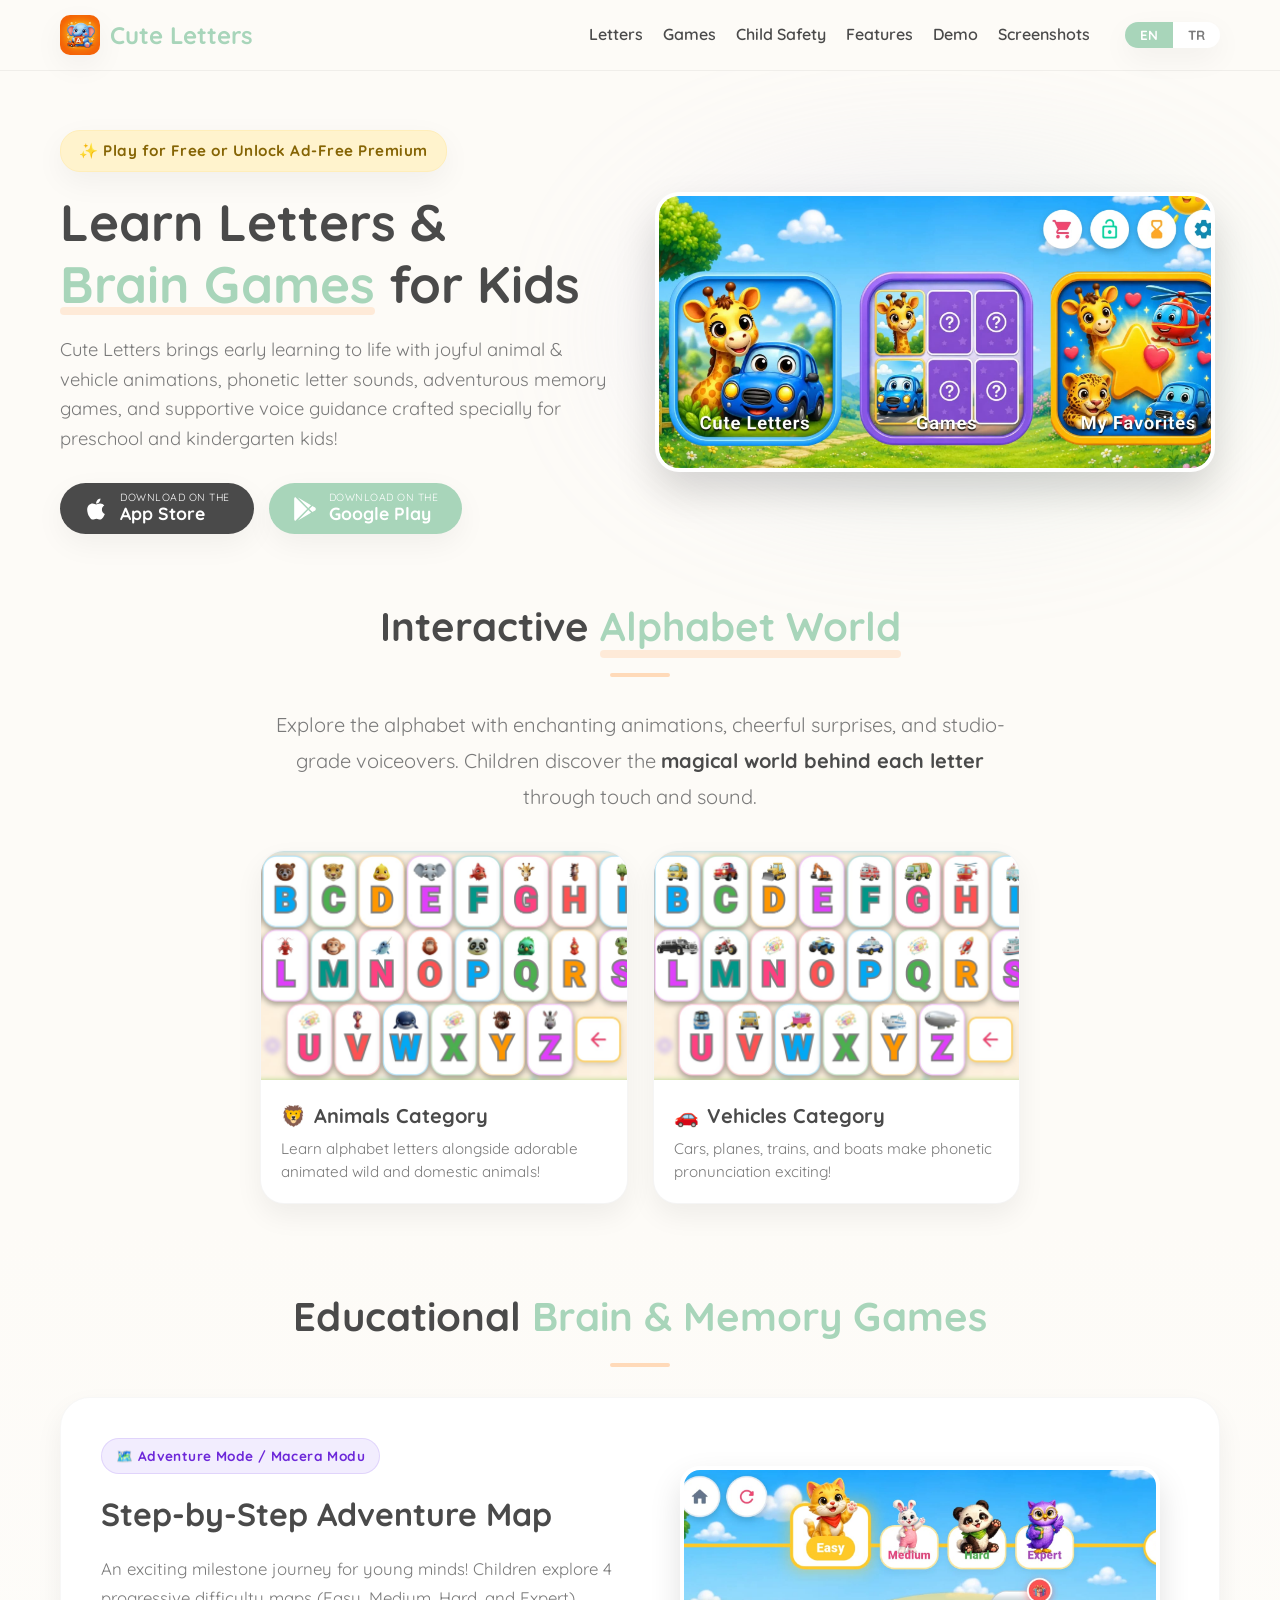
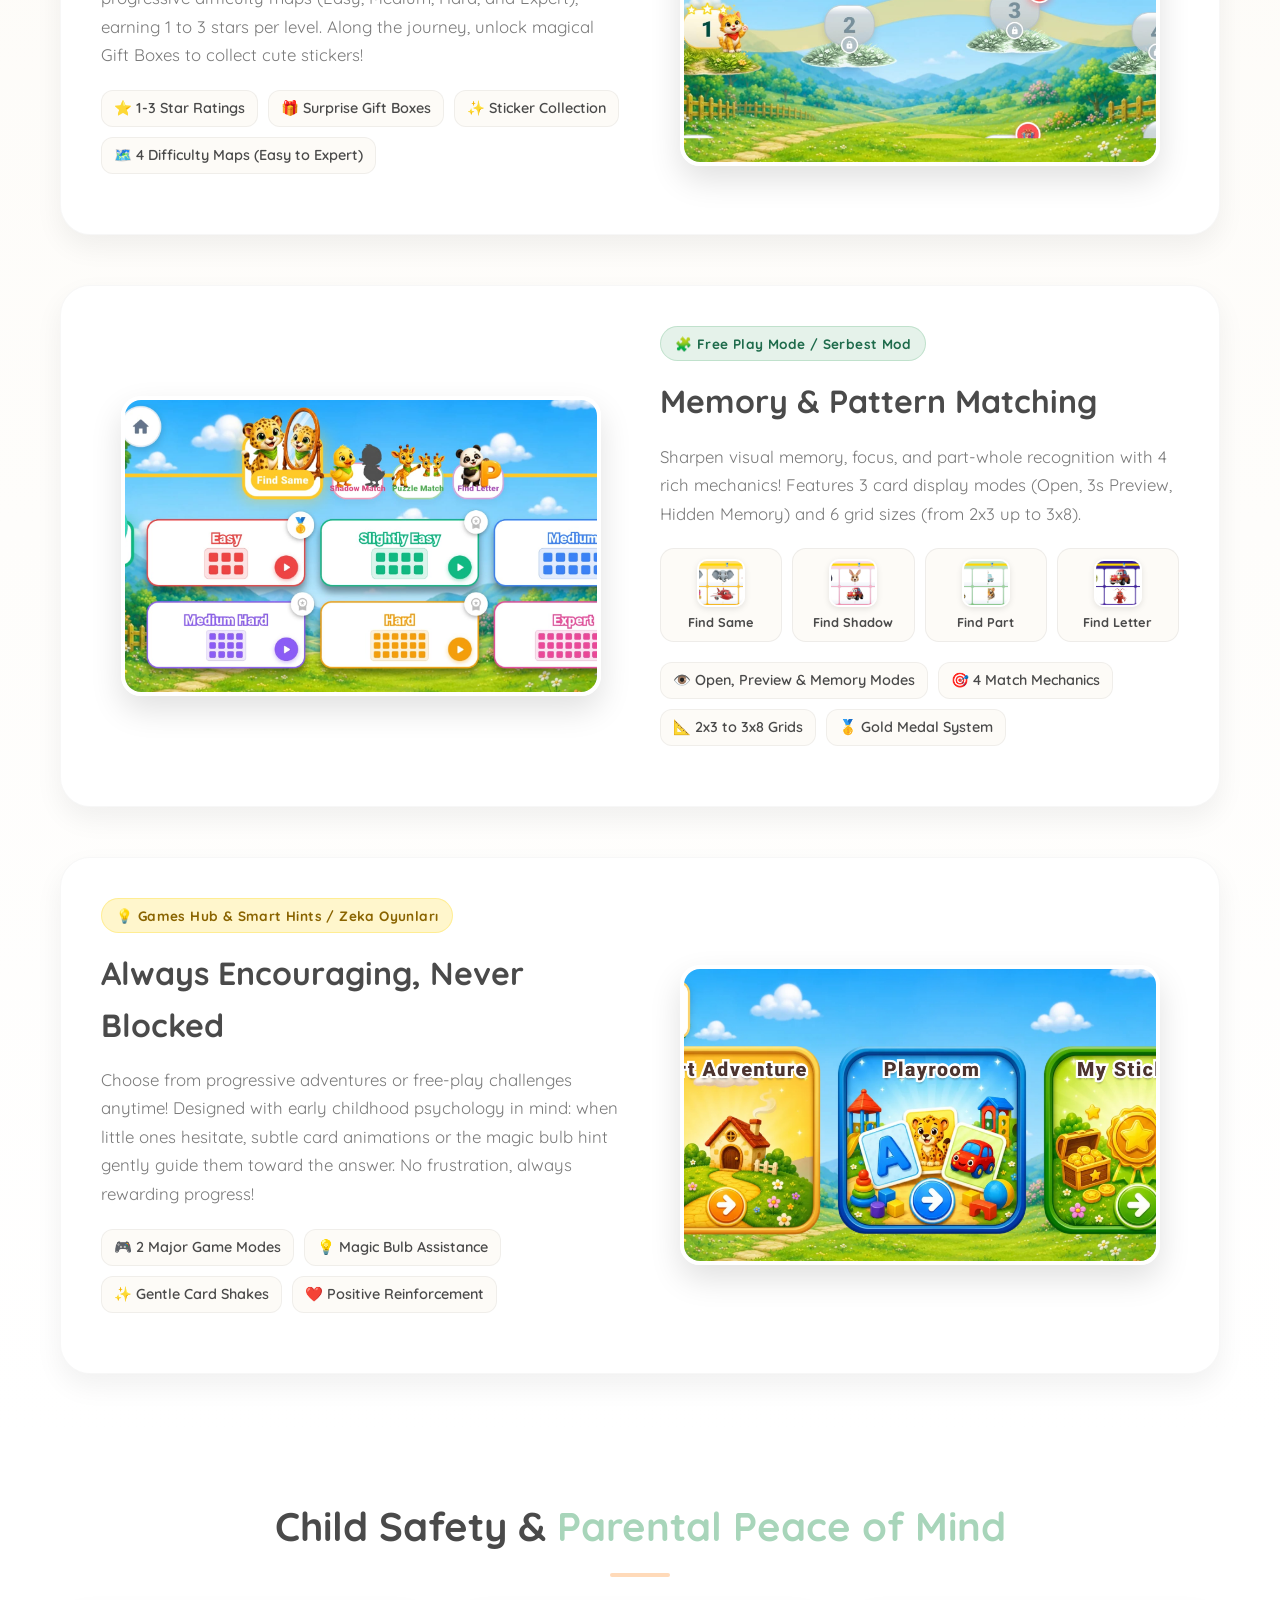
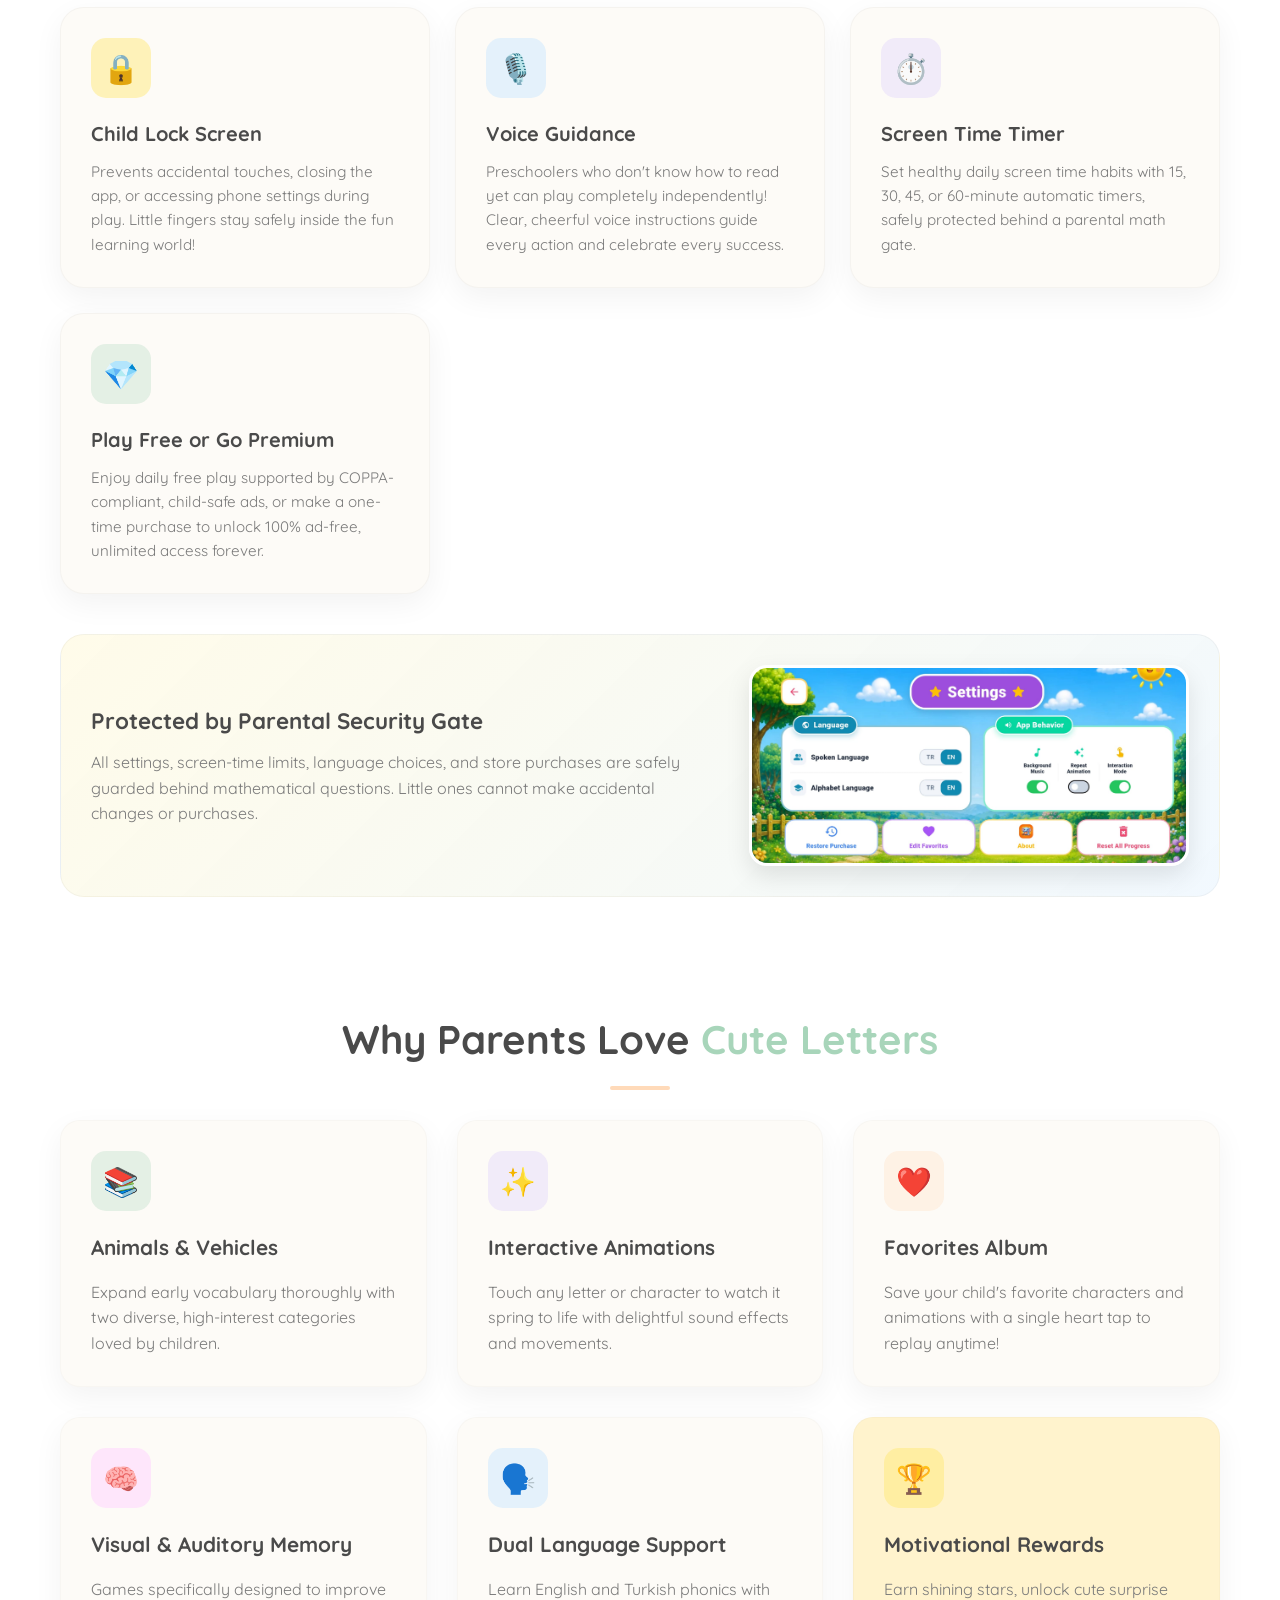
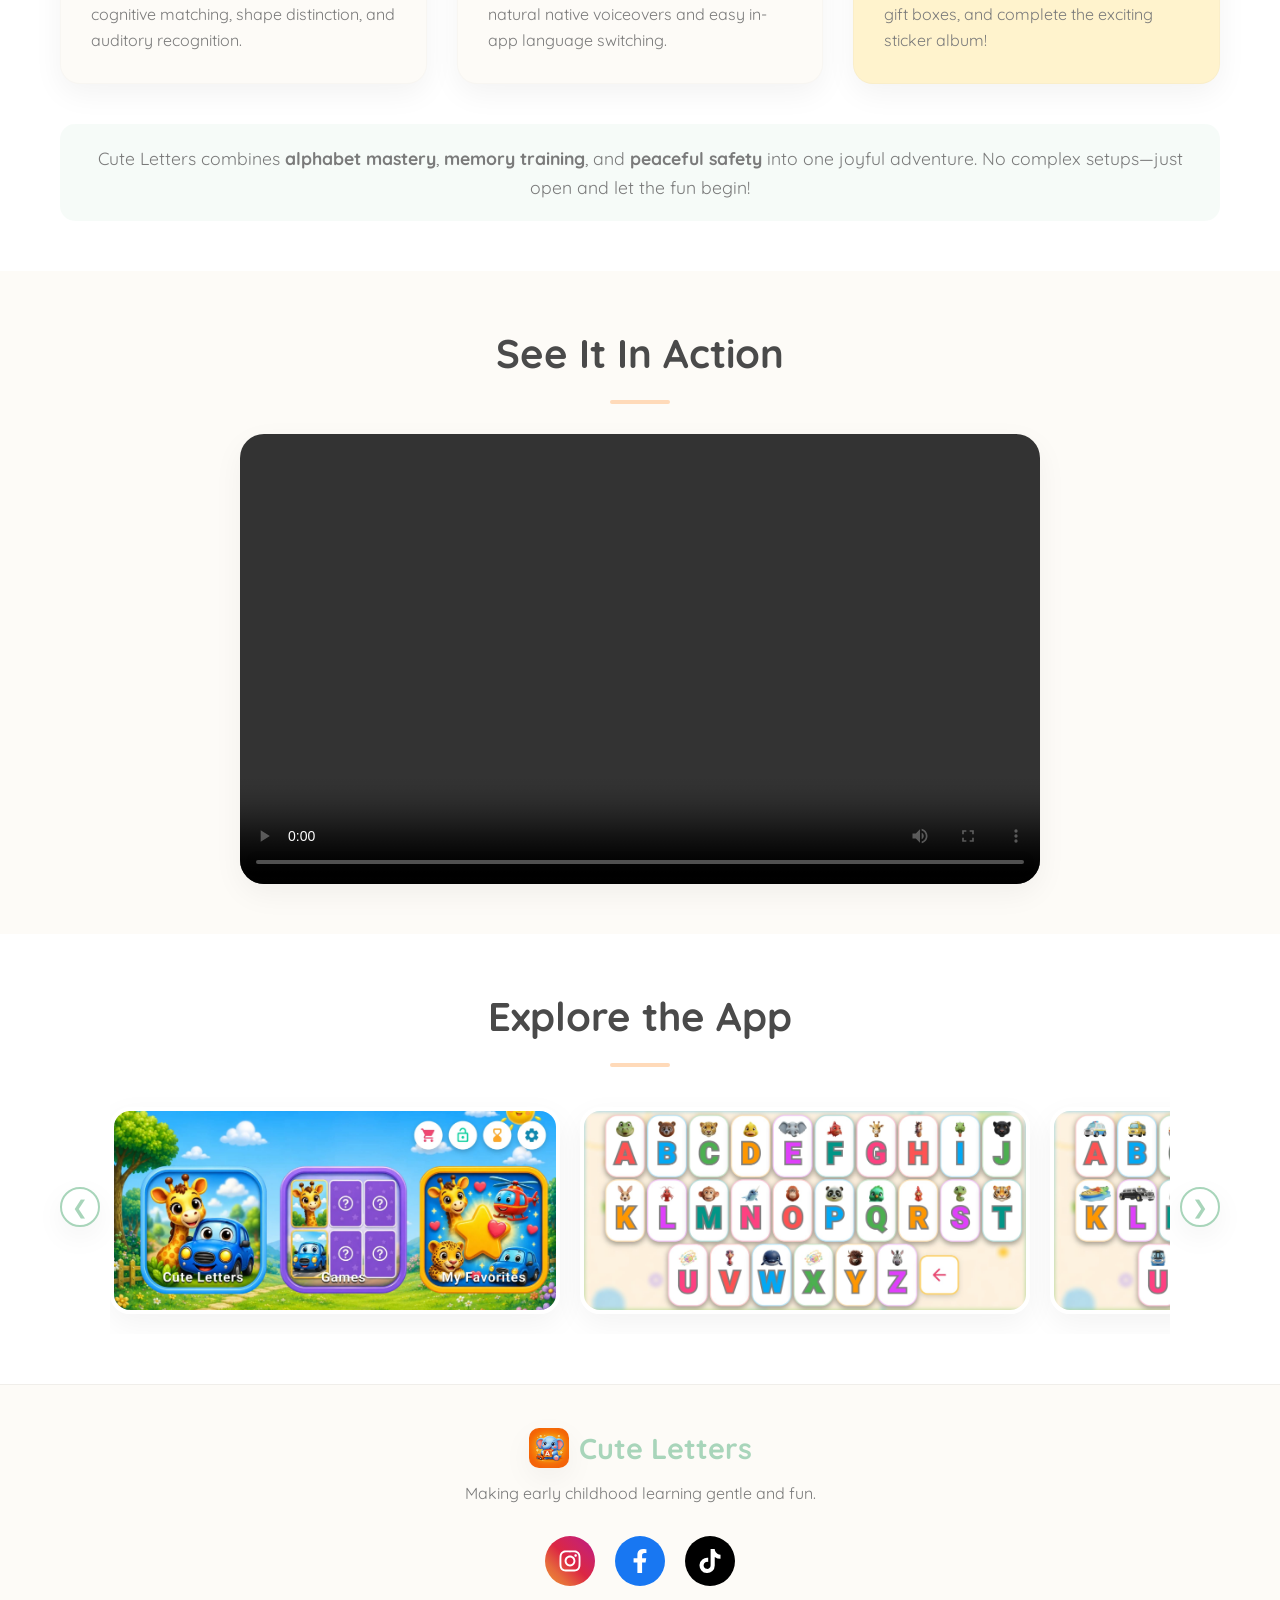
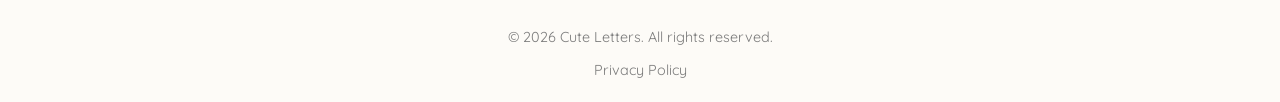
==== index.html @ 7db122da "feat: integrate real game screenshots, alphabet showcase cards, and match mechanics" ====
<!DOCTYPE html>
<html lang="en">
<head>
    <meta charset="UTF-8">
    <meta name="viewport" content="width=device-width, initial-scale=1.0">
    <title>Cute Letters - Learning Made Fun</title>
    
    <!-- Favicon -->
    <link rel="icon" type="image/png" href="assets/ana_icon.png">
    
    <!-- Google Fonts -->
    <link rel="preconnect" href="https://fonts.googleapis.com">
    <link rel="preconnect" href="https://fonts.gstatic.com" crossorigin>
    <link href="https://fonts.googleapis.com/css2?family=Quicksand:wght@400;500;600;700;800&display=swap" rel="stylesheet">
    
    <!-- CSS -->
    <link rel="stylesheet" href="styles.css">
</head>
<body>

    <!-- Splash Screen Preloader -->
    <div id="splash-screen" class="splash-screen">
        <div class="splash-content">
            <div class="splash-placeholder">
                <img src="assets/ana_icon.png" alt="Cute Letters Icon" class="splash-icon-img" onerror="this.style.display='none'; this.nextElementSibling.style.display='block';">
                <svg viewBox="0 0 100 100" class="splash-icon-fallback" style="display:none;"><circle cx="50" cy="50" r="40" fill="#A8D5BA"/><text x="50" y="55" font-family="Quicksand" font-size="20" font-weight="bold" fill="#fff" text-anchor="middle">CL</text></svg>
            </div>
            <h1 class="splash-title">Cute Letters</h1>
            <div class="loader"></div>
        </div>
    </div>

    <!-- Header Navigation -->
    <header class="navbar">
        <div class="container nav-container">
            <div class="logo">
                <img src="assets/ana_icon.png" alt="Icon" class="nav-icon" onerror="this.style.display='none'">
                <span class="logo-text">Cute Letters</span>
            </div>
            
            <div class="hamburger" id="hamburger">
                <span></span>
                <span></span>
                <span></span>
            </div>
            
            <nav class="nav-links" id="nav-links">
                <a href="#letters" class="lang-en">Letters</a>
                <a href="#letters" class="lang-tr hide">Harfler</a>
                <a href="#games" class="lang-en">Games</a>
                <a href="#games" class="lang-tr hide">Oyunlar</a>
                <a href="#safety" class="lang-en">Child Safety</a>
                <a href="#safety" class="lang-tr hide">Güvenlik</a>
                <a href="#features" class="lang-en">Features</a>
                <a href="#features" class="lang-tr hide">Özellikler</a>
                <a href="#video" class="lang-en">Demo</a>
                <a href="#video" class="lang-tr hide">Tanıtım</a>
                <a href="#screenshots" class="lang-en">Screenshots</a>
                <a href="#screenshots" class="lang-tr hide">Galeri</a>
                
                <!-- Main Language Switcer -->
                <div class="main-lang-switcher">
                    <button class="main-lang-btn active" data-site-lang="en">EN</button>
                    <button class="main-lang-btn" data-site-lang="tr">TR</button>
                </div>
            </nav>
        </div>
    </header>

    <!-- Hero Section -->
    <section class="hero">
        <div class="container hero-container">
            <div class="hero-content">
                <div class="hero-badge lang-en">✨ Play for Free or Unlock Ad-Free Premium</div>
                <div class="hero-badge lang-tr hide">✨ Günlük Ücretsiz Oyna veya Reklamsız Premium'a Geç</div>
                
                <h1 class="hero-title lang-en">Learn Letters & <span class="highlight">Brain Games</span> for Kids</h1>
                <h1 class="hero-title lang-tr hide">Harfleri Keşfet, <span class="highlight">Zeka Oyunları</span> ile Eğlen!</h1>
                
                <p class="hero-subtitle lang-en">Cute Letters brings early learning to life with joyful animal & vehicle animations, phonetic letter sounds, adventurous memory games, and supportive voice guidance crafted specially for preschool and kindergarten kids!</p>
                <p class="hero-subtitle lang-tr hide">Cute Letters; sevimli hayvan ve taşıt animasyonları, sesli harf telaffuzları, eğitici hafıza oyunları, akıllı çocuk kilidi ve sesli yönlendirmelerle okul öncesi öğrenmeyi eğlenceli bir maceraya dönüştürür!</p>
                
                <div class="download-buttons">
                    <a href="https://apps.apple.com/tr/app/cute-letters/id6760241786" target="_blank" rel="noopener noreferrer" class="store-btn apple-btn">
                        <svg class="store-icon" viewBox="0 0 384 512" fill="currentColor"><path d="M318.7 268.7c-.2-36.7 16.4-64.4 50-84.8-18.8-26.9-47.2-41.7-84.7-44.6-35.5-2.8-74.3 20.7-88.5 20.7-15 0-49.4-19.7-76.4-19.7C63.3 141.2 4 184.8 4 273.5q0 39.3 14.4 81.2c12.8 36.7 59 126.7 107.2 125.2 25.2-.6 43-17.9 75.8-17.9 31.8 0 48.3 17.9 76.4 17.9 48.6-.7 90.4-82.5 102.6-119.3-65.2-30.7-61.7-90-61.7-91.9zm-56.6-164.2c27.3-32.4 24.8-61.9 24-72.5-24.1 1.4-52 16.4-67.9 34.9-17.5 19.8-27.8 44.3-25.6 71.9 26.1 2 49.9-11.4 69.5-34.3z"/></svg>
                        <div class="store-text">
                            <span class="store-small lang-en">Download on the</span>
                            <span class="store-small lang-tr hide">Hemen İndir</span>
                            <span class="store-large">App Store</span>
                        </div>
                    </a>
                    <a href="https://play.google.com/store/apps/details?id=com.sedat.cuteletters" target="_blank" rel="noopener noreferrer" class="store-btn google-btn">
                        <svg class="store-icon" viewBox="0 0 512 512" fill="currentColor"><path d="M325.3 234.3L104.6 13l280.8 161.2-60.1 60.1zM47 0C34 6.8 25.3 19.2 25.3 35.3v441.3c0 16.1 8.7 28.5 21.7 35.3l256.6-256L47 0zm425.2 225.6l-58.9-34.1-65.7 64.5 65.7 64.5 60.1-34.1c18-14.3 18-46.5-1.2-60.8zM104.6 499l280.8-161.2-60.1-60.1L104.6 499z"/></svg>
                        <div class="store-text">
                            <span class="store-small lang-en">Download on the</span>
                            <span class="store-small lang-tr hide">Hemen İndir</span>
                            <span class="store-large">Google Play</span>
                        </div>
                    </a>
                </div>
            </div>
            <!-- Landscape Mockup -->
            <div class="hero-image-wrapper">
                <div class="blob-bg"></div>
                <div class="mockup-placeholder landscape" style="padding: 0; overflow: hidden; box-shadow: 0 20px 40px rgba(0,0,0,0.15); border: 4px solid var(--white); border-radius: 24px;">
                    <img src="assets/en/en_main.jpeg" alt="Cute Letters Home" class="lang-en" style="display: block; width: 100%; height: 100%; object-fit: cover;">
                    <img src="assets/tr/tr_main_page.jpeg" alt="Cute Letters Ana Sayfa" class="lang-tr hide" style="display: block; width: 100%; height: 100%; object-fit: cover;">
                </div>
            </div>
        </div>
    </section>

    <!-- Intro Overview -->
    <section id="letters" class="intro-details">
        <div class="container text-center max-w-800">
            <h2 class="section-title lang-en">Interactive <span class="highlight">Alphabet World</span></h2>
            <h2 class="section-title lang-tr hide">İnteraktif <span class="highlight">Harfler Dünyası</span></h2>
            
            <p class="intro-description lang-en">Explore the alphabet with enchanting animations, cheerful surprises, and studio-grade voiceovers. Children discover the <strong>magical world behind each letter</strong> through touch and sound.</p>
            <p class="intro-description lang-tr hide">Büyüleyici animasyonlar, neşeli sürprizler ve profesyonel stüdyo seslendirmeleriyle harfleri keşfedin. Çocuklar sadece ekrana dokunarak <strong>her harfin ardındaki canlı dünyayı</strong> eğlenerek öğrenir.</p>

            <div class="alphabet-showcase">
                <div class="alphabet-card">
                    <img src="assets/en/en_animals.jpeg" alt="Animals Alphabet" class="alphabet-card-img lang-en">
                    <img src="assets/tr/tr_animals.jpeg" alt="Hayvanlar Harfleri" class="alphabet-card-img lang-tr hide">
                    <div class="alphabet-card-info">
                        <div class="alphabet-card-title">🦁 <span class="lang-en">Animals Category</span><span class="lang-tr hide">Hayvanlar Alemi</span></div>
                        <p class="alphabet-card-desc lang-en">Learn alphabet letters alongside adorable animated wild and domestic animals!</p>
                        <p class="alphabet-card-desc lang-tr hide">Harfleri sevimli vahşi ve evcil hayvan animasyonları eşliğinde öğrenin!</p>
                    </div>
                </div>
                <div class="alphabet-card">
                    <img src="assets/en/en_vechiles.jpeg" alt="Vehicles Alphabet" class="alphabet-card-img lang-en">
                    <img src="assets/tr/tr_vehicles.jpeg" alt="Taşıtlar Harfleri" class="alphabet-card-img lang-tr hide">
                    <div class="alphabet-card-info">
                        <div class="alphabet-card-title">🚗 <span class="lang-en">Vehicles Category</span><span class="lang-tr hide">Taşıtlar Dünyası</span></div>
                        <p class="alphabet-card-desc lang-en">Cars, planes, trains, and boats make phonetic pronunciation exciting!</p>
                        <p class="alphabet-card-desc lang-tr hide">Arabalar, uçaklar, trenler ve gemilerle sesli harf telaffuzları çok eğlenceli!</p>
                    </div>
                </div>
            </div>
        </div>
    </section>

    <!-- Games Showcase Section -->
    <section id="games" class="games-section">
        <div class="container">
            <h2 class="section-title lang-en">Educational <span class="highlight">Brain & Memory Games</span></h2>
            <h2 class="section-title lang-tr hide">Eğitici <span class="highlight">Zeka ve Hafıza Oyunları</span></h2>
            
            <div class="games-container">
                <!-- Game 1: Adventure Map -->
                <div class="game-card-wide">
                    <div class="game-info">
                        <span class="game-badge adventure">🗺️ Adventure Mode / Macera Modu</span>
                        <h3 class="game-title lang-en">Step-by-Step Adventure Map</h3>
                        <h3 class="game-title lang-tr hide">Aşamalı Macera Haritası</h3>
                        <p class="game-desc lang-en">An exciting milestone journey for young minds! Children explore 4 progressive difficulty maps (Easy, Medium, Hard, and Expert), earning 1 to 3 stars per level. Along the journey, unlock magical Gift Boxes to collect cute stickers!</p>
                        <p class="game-desc lang-tr hide">Minik kaşifler için seviye seviye ilerleyen heyecan dolu bir yolculuk! 4 farklı haritada (Kolay, Orta, Zor ve Uzman) bölümleri tamamlayarak 1-3 yıldız kazanın. Yol boyunca sürpriz Hediye Kutularını açarak renkli çıkartma koleksiyonunuzu tamamlayın!</p>
                        
                        <div class="pill-group">
                            <span class="pill-tag lang-en">⭐ 1-3 Star Ratings</span>
                            <span class="pill-tag lang-tr hide">⭐ 1-3 Yıldız Derecesi</span>
                            <span class="pill-tag lang-en">🎁 Surprise Gift Boxes</span>
                            <span class="pill-tag lang-tr hide">🎁 Sürpriz Hediye Kutuları</span>
                            <span class="pill-tag lang-en">✨ Sticker Collection</span>
                            <span class="pill-tag lang-tr hide">✨ Çıkartma Albümü</span>
                            <span class="pill-tag lang-en">🗺️ 4 Difficulty Maps (Easy to Expert)</span>
                            <span class="pill-tag lang-tr hide">🗺️ 4 Farklı Zorluk Haritası</span>
                        </div>
                    </div>
                    <div class="game-preview-device">
                        <img src="assets/en/en_adventure.jpeg" alt="Adventure Map" class="game-preview-img lang-en">
                        <img src="assets/tr/tr_adventure.jpeg" alt="Macera Haritası" class="game-preview-img lang-tr hide">
                    </div>
                </div>

                <!-- Game 2: Free Play Matching (Reverse Layout) -->
                <div class="game-card-wide reverse">
                    <div class="game-info">
                        <span class="game-badge memory">🧩 Free Play Mode / Serbest Mod</span>
                        <h3 class="game-title lang-en">Memory & Pattern Matching</h3>
                        <h3 class="game-title lang-tr hide">Zeka ve Eşleştirme Oyunları</h3>
                        <p class="game-desc lang-en">Sharpen visual memory, focus, and part-whole recognition with 4 rich mechanics! Features 3 card display modes (Open, 3s Preview, Hidden Memory) and 6 grid sizes (from 2x3 up to 3x8).</p>
                        <p class="game-desc lang-tr hide">Görsel hafıza, parça-bütün ilişkisi ve odaklanmayı güçlendiren 4 zengin oyun mekaniği! 3 kart modu (Açık, 3 Saniye Önizleme, Gizli Hafıza) ve 6 kademeli ızgara (2x3'ten 3x8'e) ile her yaşa uygun.</p>
                        
                        <!-- 4 Mechanics Visual Chips -->
                        <div class="mechanics-grid">
                            <div class="mechanic-item">
                                <img src="assets/match-same.jpeg" alt="Find Same" class="mechanic-thumb">
                                <span class="mechanic-name lang-en">Find Same</span>
                                <span class="mechanic-name lang-tr hide">Aynısını Bul</span>
                            </div>
                            <div class="mechanic-item">
                                <img src="assets/mach_shadow.jpeg" alt="Find Shadow" class="mechanic-thumb">
                                <span class="mechanic-name lang-en">Find Shadow</span>
                                <span class="mechanic-name lang-tr hide">Gölgesini Bul</span>
                            </div>
                            <div class="mechanic-item">
                                <img src="assets/match_part.jpeg" alt="Find Part" class="mechanic-thumb">
                                <span class="mechanic-name lang-en">Find Part</span>
                                <span class="mechanic-name lang-tr hide">Parçasını Bul</span>
                            </div>
                            <div class="mechanic-item">
                                <img src="assets/match_letters.jpeg" alt="Find Letter" class="mechanic-thumb">
                                <span class="mechanic-name lang-en">Find Letter</span>
                                <span class="mechanic-name lang-tr hide">Harfini Bul</span>
                            </div>
                        </div>

                        <div class="pill-group">
                            <span class="pill-tag lang-en">👁️ Open, Preview & Memory Modes</span>
                            <span class="pill-tag lang-tr hide">👁️ Açık, Önizleme & Hafıza Modları</span>
                            <span class="pill-tag lang-en">🎯 4 Match Mechanics</span>
                            <span class="pill-tag lang-tr hide">🎯 4 Farklı Eşleştirme Türü</span>
                            <span class="pill-tag lang-en">📐 2x3 to 3x8 Grids</span>
                            <span class="pill-tag lang-tr hide">📐 6 Kademeli Izgara</span>
                            <span class="pill-tag lang-en">🥇 Gold Medal System</span>
                            <span class="pill-tag lang-tr hide">🥇 Altın Madalya Sistemi</span>
                        </div>
                    </div>
                    <div class="game-preview-device">
                        <img src="assets/en/en_playroom.jpeg" alt="Memory Playroom" class="game-preview-img lang-en">
                        <img src="assets/tr/tr_play_room.jpeg" alt="Hafıza ve Eşleştirme Odası" class="game-preview-img lang-tr hide">
                    </div>
                </div>

                <!-- Game 3: Games Hub & Smart Hints -->
                <div class="game-card-wide">
                    <div class="game-info">
                        <span class="game-badge safety">💡 Games Hub & Smart Hints / Zeka Oyunları</span>
                        <h3 class="game-title lang-en">Always Encouraging, Never Blocked</h3>
                        <h3 class="game-title lang-tr hide">Her Seviyede Neşe ve Cesaret Veren Rehberlik</h3>
                        <p class="game-desc lang-en">Choose from progressive adventures or free-play challenges anytime! Designed with early childhood psychology in mind: when little ones hesitate, subtle card animations or the magic bulb hint gently guide them toward the answer. No frustration, always rewarding progress!</p>
                        <p class="game-desc lang-tr hide">Dilediğiniz an macera haritasına çıkın veya serbest modda pratik yapın! Okul öncesi pedagojisine uygun olarak tasarlandı: Çocuklar zorlandığında sihirli ampul veya hafifçe titreyip parlayan kartlar doğru cevabı gösterir. Çocuk asla 0 yıldız almaz; her çabası takdir ve ödülle sonuçlanır!</p>
                        
                        <div class="pill-group">
                            <span class="pill-tag lang-en">🎮 2 Major Game Modes</span>
                            <span class="pill-tag lang-tr hide">🎮 2 Ana Oyun Modu</span>
                            <span class="pill-tag lang-en">💡 Magic Bulb Assistance</span>
                            <span class="pill-tag lang-tr hide">💡 Sihirli Ampul Yardımı</span>
                            <span class="pill-tag lang-en">✨ Gentle Card Shakes</span>
                            <span class="pill-tag lang-tr hide">✨ Şefkatli Titreyen İpuçları</span>
                            <span class="pill-tag lang-en">❤️ Positive Reinforcement</span>
                            <span class="pill-tag lang-tr hide">❤️ Pozitif Motivasyon</span>
                        </div>
                    </div>
                    <div class="game-preview-device">
                        <img src="assets/en/en_games.jpg" alt="Games Selection Menu" class="game-preview-img lang-en">
                        <img src="assets/tr/tr_games.jpg" alt="Zeka Oyunları Seçim Menüsü" class="game-preview-img lang-tr hide">
                    </div>
                </div>
            </div>
        </div>
    </section>

    <!-- Child Safety & Parental Controls Section -->
    <section id="safety" class="safety-section">
        <div class="container">
            <h2 class="section-title lang-en">Child Safety & <span class="highlight">Parental Peace of Mind</span></h2>
            <h2 class="section-title lang-tr hide">Çocuk Güvenliği ve <span class="highlight">Ebeveyn Huzuru</span></h2>
            
            <div class="safety-grid">
                <!-- Safety Card 1: Child Lock -->
                <div class="safety-card">
                    <div class="feature-icon gold">🔒</div>
                    <h3 class="lang-en">Child Lock Screen</h3>
                    <h3 class="lang-tr hide">Akıllı Ekran Kilidi</h3>
                    <p class="lang-en">Prevents accidental touches, closing the app, or accessing phone settings during play. Little fingers stay safely inside the fun learning world!</p>
                    <p class="lang-tr hide">Oyun esnasında küçük parmakların yanlışlıkla oyunu kapatmasını veya cihaz ayarlarına girmesini önler. Çocuğunuz güvenle oyunun içinde kalır.</p>
                </div>

                <!-- Safety Card 2: Voice Guidance -->
                <div class="safety-card">
                    <div class="feature-icon blue">🎙️</div>
                    <h3 class="lang-en">Voice Guidance</h3>
                    <h3 class="lang-tr hide">Sesli Yönlendirmeler</h3>
                    <p class="lang-en">Preschoolers who don't know how to read yet can play completely independently! Clear, cheerful voice instructions guide every action and celebrate every success.</p>
                    <p class="lang-tr hide">Henüz okuma bilmeyen okul öncesi çocuklar için baştan sona sesli yönergeler! Her görev sesle anlatılır ve her başarı coşkulu tebriklerle ödüllendirilir.</p>
                </div>

                <!-- Safety Card 3: Screen Time Limit -->
                <div class="safety-card">
                    <div class="feature-icon lavender">⏱️</div>
                    <h3 class="lang-en">Screen Time Timer</h3>
                    <h3 class="lang-tr hide">Ebeveyn Süre Sınırı</h3>
                    <p class="lang-en">Set healthy daily screen time habits with 15, 30, 45, or 60-minute automatic timers, safely protected behind a parental math gate.</p>
                    <p class="lang-tr hide">Sağlıklı ekran alışkanlıkları için 15, 30, 45 veya 60 dakikalık otomatik uyku sayacı. Ebeveyn güvenlik kapısı ile koruma altındadır.</p>
                </div>

                <!-- Safety Card 4: Fair & Safe Monetization -->
                <div class="safety-card">
                    <div class="feature-icon mint">💎</div>
                    <h3 class="lang-en">Play Free or Go Premium</h3>
                    <h3 class="lang-tr hide">Ücretsiz Oyna veya Premium'a Geç</h3>
                    <p class="lang-en">Enjoy daily free play supported by COPPA-compliant, child-safe ads, or make a one-time purchase to unlock 100% ad-free, unlimited access forever.</p>
                    <p class="lang-tr hide">Çocuklara özel, güvenli reklamlarla günlük haklarınızı kullanarak ücretsiz oynayın; dilerseniz tek seferlik ödemeyle %100 reklamsız sınırsız Premium'a geçin.</p>
                </div>
            </div>

            <!-- Safety Banner with Settings Mockup -->
            <div class="safety-banner">
                <div class="safety-banner-info">
                    <h3 class="lang-en">Protected by Parental Security Gate</h3>
                    <h3 class="lang-tr hide">Ebeveyn Güvenlik Kapısı ile Koruma Altında</h3>
                    <p class="lang-en">All settings, screen-time limits, language choices, and store purchases are safely guarded behind mathematical questions. Little ones cannot make accidental changes or purchases.</p>
                    <p class="lang-tr hide">Tüm ayarlar, süre sınırlayıcılar, dil tercihleri ve mağaza satın alımları matematiksel güvenlik sorusuyla korunur. Çocuklar ebeveynden habersiz ayarlara giremez veya satın alma yapamaz.</p>
                </div>
                <div class="safety-banner-media">
                    <img src="assets/en/en_setting.jpeg" alt="Parental Settings" class="safety-banner-img lang-en">
                    <img src="assets/tr/tr_settings.jpeg" alt="Ebeveyn Ayarları" class="safety-banner-img lang-tr hide">
                </div>
            </div>
        </div>
    </section>

    <!-- Features Section -->
    <section id="features" class="features-section">
        <div class="container">
            <h2 class="section-title lang-en">Why Parents Love <span class="highlight">Cute Letters</span></h2>
            <h2 class="section-title lang-tr hide">Aileler Neden <span class="highlight">Cute Letters</span>'ı Tercih Ediyor?</h2>
            
            <div class="features-grid">
                <!-- Feature 1 -->
                <div class="feature-card">
                    <div class="feature-icon mint">📚</div>
                    <h3 class="lang-en">Animals & Vehicles</h3>
                    <h3 class="lang-tr hide">Hayvanlar ve Taşıtlar</h3>
                    <p class="lang-en">Expand early vocabulary thoroughly with two diverse, high-interest categories loved by children.</p>
                    <p class="lang-tr hide">Çocukların en çok ilgi duyduğu <strong>Hayvanlar</strong> ve <strong>Araçlar</strong> kategorileri ile zengin kelime dağarcığı.</p>
                </div>
                <!-- Feature 2 -->
                <div class="feature-card">
                    <div class="feature-icon lavender">✨</div>
                    <h3 class="lang-en">Interactive Animations</h3>
                    <h3 class="lang-tr hide">İnteraktif Animasyonlar</h3>
                    <p class="lang-en">Touch any letter or character to watch it spring to life with delightful sound effects and movements.</p>
                    <p class="lang-tr hide">Her harfe ve karaktere dokunulduğunda canlanan, çocuğun merak duygusunu besleyen sevimli animasyonlar.</p>
                </div>
                <!-- Feature 3 -->
                <div class="feature-card">
                    <div class="feature-icon peach">❤️</div>
                    <h3 class="lang-en">Favorites Album</h3>
                    <h3 class="lang-tr hide">Favorilerim Albümü</h3>
                    <p class="lang-en">Save your child's favorite characters and animations with a single heart tap to replay anytime!</p>
                    <p class="lang-tr hide">Çocuğunuzun en sevdiği karakterleri tek dokunuşla (kalp simgesi) kaydedin, dilediğiniz an tekrar izleyin!</p>
                </div>
                <!-- Feature 4 -->
                <div class="feature-card">
                    <div class="feature-icon coral">🧠</div>
                    <h3 class="lang-en">Visual & Auditory Memory</h3>
                    <h3 class="lang-tr hide">Görsel ve İşitsel Hafıza</h3>
                    <p class="lang-en">Games specifically designed to improve cognitive matching, shape distinction, and auditory recognition.</p>
                    <p class="lang-tr hide">Bilişsel eşleştirme, form/gölge ayrımı ve ses farkındalığını güçlendiren pedagojik oyun kurgusu.</p>
                </div>
                <!-- Feature 5 -->
                <div class="feature-card">
                    <div class="feature-icon blue">🗣️</div>
                    <h3 class="lang-en">Dual Language Support</h3>
                    <h3 class="lang-tr hide">İki Dilli Öğrenme (TR & EN)</h3>
                    <p class="lang-en">Learn English and Turkish phonics with natural native voiceovers and easy in-app language switching.</p>
                    <p class="lang-tr hide">Hem Türkçe hem İngilizce doğal stüdyo seslendirmeleriyle erken yaşta çift dilli kulak dolgunluğu.</p>
                </div>
                <!-- Feature 6 -->
                <div class="feature-card premium">
                    <div class="feature-icon gold">🏆</div>
                    <h3 class="lang-en">Motivational Rewards</h3>
                    <h3 class="lang-tr hide">Ödül ve Başarı Sistemi</h3>
                    <p class="lang-en">Earn shining stars, unlock cute surprise gift boxes, and complete the exciting sticker album!</p>
                    <p class="lang-tr hide">Işıldayan yıldızlar, sürpriz hediye kutuları ve tamamlanmayı bekleyen rengarenk çıkartma koleksiyonu!</p>
                </div>
            </div>
            
            <div class="features-footer text-center">
                <p class="lang-en">Cute Letters combines <strong>alphabet mastery</strong>, <strong>memory training</strong>, and <strong>peaceful safety</strong> into one joyful adventure. No complex setups—just open and let the fun begin!</p>
                <p class="lang-tr hide">Cute Letters; <strong>harf öğrenimini</strong>, <strong>hafıza gelişimini</strong> ve <strong>ebeveyn huzurunu</strong> tek bir neşeli dünyada birleştirir. Karmaşık ayarlar yok—hemen açın ve eğlence başlasın!</p>
            </div>
        </div>
    </section>

    <!-- Video Section -->
    <section id="video" class="video-section">
        <div class="container">
            <h2 class="section-title lang-en">See It In Action</h2>
            <h2 class="section-title lang-tr hide">Uygulamayı Çalışırken Görün</h2>
            <!-- English Promo Video -->
            <div class="video-container landscape lang-en">
                <video src="assets/en/promo_video_en.mp4" controls preload="metadata" style="width: 100%; height: 100%; object-fit: cover;"></video>
            </div>
            <!-- Turkish Promo Video -->
            <div class="video-container landscape lang-tr hide">
                <video src="assets/tr/promo_video_tr.mp4" controls preload="metadata" style="width: 100%; height: 100%; object-fit: cover;"></video>
            </div>
        </div>
    </section>

    <!-- Landscape Screenshots Section (Dynamic based on selected language) -->
    <section id="screenshots" class="screenshots-section">
        <div class="container">
            <h2 class="section-title lang-en">Explore the App</h2>
            <h2 class="section-title lang-tr hide">Uygulamayı İnceleyin</h2>
            
            <div class="gallery-wrapper">
                <button class="gallery-nav prev-btn" aria-label="Previous">❮</button>
                <!-- English Screenshots -->
                <div class="gallery-grid lang-en">
                    <img src="assets/en/en_main.jpeg" class="screenshot-image landscape" loading="lazy" alt="Cute Letters Main Screen">
                    <img src="assets/en/en_animals.jpeg" class="screenshot-image landscape" loading="lazy" alt="Animals Alphabet">
                    <img src="assets/en/en_vechiles.jpeg" class="screenshot-image landscape" loading="lazy" alt="Vehicles Alphabet">
                    <img src="assets/en/en_games.jpg" class="screenshot-image landscape" loading="lazy" alt="Brain Games Hub">
                    <img src="assets/en/en_adventure.jpeg" class="screenshot-image landscape" loading="lazy" alt="Adventure Map">
                    <img src="assets/en/en_playroom.jpeg" class="screenshot-image landscape" loading="lazy" alt="Memory Playroom">
                    <img src="assets/en/en_setting.jpeg" class="screenshot-image landscape" loading="lazy" alt="Parental Settings & Lock">
                    <img src="assets/en/en_cute_letters.jpeg" class="screenshot-image landscape" loading="lazy" alt="Interactive Letters">
                </div>
                
                <!-- Turkish Screenshots -->
                <div class="gallery-grid lang-tr hide">
                    <img src="assets/tr/tr_main_page.jpeg" class="screenshot-image landscape" loading="lazy" alt="Cute Letters Ana Sayfa">
                    <img src="assets/tr/tr_animals.jpeg" class="screenshot-image landscape" loading="lazy" alt="Hayvanlar Harf Dünyası">
                    <img src="assets/tr/tr_vehicles.jpeg" class="screenshot-image landscape" loading="lazy" alt="Taşıtlar Harf Dünyası">
                    <img src="assets/tr/tr_games.jpg" class="screenshot-image landscape" loading="lazy" alt="Zeka Oyunları Menüsü">
                    <img src="assets/tr/tr_adventure.jpeg" class="screenshot-image landscape" loading="lazy" alt="Aşamalı Macera Haritası">
                    <img src="assets/tr/tr_play_room.jpeg" class="screenshot-image landscape" loading="lazy" alt="Hafıza ve Eşleştirme Odası">
                    <img src="assets/tr/tr_settings.jpeg" class="screenshot-image landscape" loading="lazy" alt="Ebeveyn Ayarları ve Ekran Kilidi">
                </div>
                <button class="gallery-nav next-btn" aria-label="Next">❯</button>
            </div>
        </div>
    </section>

    <!-- Footer with Socials -->
    <footer class="site-footer">
        <div class="container footer-container">
            <div class="footer-brand">
                <h3><img src="assets/ana_icon.png" alt="" class="nav-icon" onerror="this.style.display='none'"> Cute Letters</h3>
                <p class="lang-en">Making early childhood learning gentle and fun.</p>
                <p class="lang-tr hide">Okul öncesi öğrenmeyi eğlenceli ve keyifli hale getiriyoruz.</p>
            </div>
            
            <div class="social-links">
                <a href="https://www.instagram.com/cutelettersapp/" target="_blank" rel="noopener noreferrer" class="social-btn instagram" aria-label="Instagram">
                    <svg viewBox="0 0 448 512" fill="currentColor"><path d="M224.1 141c-63.6 0-114.9 51.3-114.9 114.9s51.3 114.9 114.9 114.9S339 319.5 339 255.9 287.7 141 224.1 141zm0 189.6c-41.1 0-74.7-33.5-74.7-74.7s33.5-74.7 74.7-74.7 74.7 33.5 74.7 74.7-33.6 74.7-74.7 74.7zm146.4-194.3c0 14.9-12 26.8-26.8 26.8-14.9 0-26.8-12-26.8-26.8s12-26.8 26.8-26.8 26.8 12 26.8 26.8zm76.1 27.2c-1.7-35.9-9.9-67.7-36.2-93.9-26.2-26.2-58-34.4-93.9-36.2-37-2.1-147.9-2.1-184.9 0-35.8 1.7-67.6 9.9-93.9 36.1s-34.4 58-36.2 93.9c-2.1 37-2.1 147.9 0 184.9 1.7 35.9 9.9 67.7 36.2 93.9s58 34.4 93.9 36.2c37 2.1 147.9 2.1 184.9 0 35.9-1.7 67.7-9.9 93.9-36.2 26.2-26.2 34.4-58 36.2-93.9 2.1-37 2.1-147.8 0-184.8zM398.8 388c-7.8 19.6-22.9 34.7-42.6 42.6-29.5 11.7-99.5 9-132.1 9s-102.7 2.6-132.1-9c-19.6-7.8-34.7-22.9-42.6-42.6-11.7-29.5-9-99.5-9-132.1s-2.6-102.7 9-132.1c7.8-19.6 22.9-34.7 42.6-42.6 29.5-11.7 99.5-9 132.1-9s102.7-2.6 132.1 9c19.6 7.8 34.7 22.9 42.6 42.6 11.7 29.5 9 99.5 9 132.1s2.7 102.7-9 132.1z"/></svg>
                </a>
                <a href="#" class="social-btn facebook" aria-label="Facebook">
                    <svg viewBox="0 0 320 512" fill="currentColor"><path d="M279.14 288l14.22-92.66h-88.91v-60.13c0-25.35 12.42-50.06 52.24-50.06h40.42V6.26S260.43 0 225.36 0c-73.22 0-121.08 44.38-121.08 124.72v70.62H22.89V288h81.39v224h100.17V288z"/></svg>
                </a>
                <a href="https://www.tiktok.com/@cutelettersapp" target="_blank" rel="noopener noreferrer" class="social-btn tiktok" aria-label="TikTok">
                    <svg viewBox="0 0 448 512" fill="currentColor"><path d="M448,209.91a210.06,210.06,0,0,1-122.77-39.25V349.38A162.55,162.55,0,1,1,185,188.31V278.2a74.62,74.62,0,1,0,52.23,71.18V0l88,0a121.18,121.18,0,0,0,1.86,22.17h0A122.18,122.18,0,0,0,381,102.39a121.43,121.43,0,0,0,67,20.14Z"/></svg>
                </a>
            </div>
            
            <p class="copyright">
                &copy; <span id="year">2026</span> Cute Letters. <span class="lang-en">All rights reserved.</span><span class="lang-tr hide">Tüm hakları saklıdır.</span><br>
                <a href="privacy.html" class="lang-en" style="color: var(--text-secondary); text-decoration: none; font-size: 0.9rem; margin-top: 10px; display: inline-block;">Privacy Policy</a>
                <a href="privacy.html" class="lang-tr hide" style="color: var(--text-secondary); text-decoration: none; font-size: 0.9rem; margin-top: 10px; display: inline-block;">Gizlilik Politikası</a>
            </p>
        </div>
    </footer>

    <script src="script.js"></script>
</body>
</html>
---- styles.css ----
:root {
    --bg-color: #FDFBF7;
    --text-primary: #4A4A4A;
    --text-secondary: #7A7A7A;
    --primary-color: #A8D5BA;
    --secondary-color: #D4C4FB;
    --accent-color: #FFDAB9;
    --premium-color: #FFF3CD;
    --blue-color: #BDE0FE;
    --coral-color: #FFC6FF;
    --gold-color: #FFE66D;
    --white: #FFFFFF;
    
    --shadow-soft: 0 10px 30px rgba(0,0,0,0.05);
    --shadow-card: 0 12px 28px rgba(0,0,0,0.06);
    --shadow-hover: 0 16px 36px rgba(168, 213, 186, 0.35);
    
    --transition: all 0.3s cubic-bezier(0.25, 0.8, 0.25, 1);
}

* {
    margin: 0;
    padding: 0;
    box-sizing: border-box;
    font-family: 'Quicksand', sans-serif;
}

body {
    background-color: var(--bg-color);
    color: var(--text-primary);
    line-height: 1.6;
    overflow-x: hidden;
}

.container {
    max-width: 1200px;
    margin: 0 auto;
    padding: 0 20px;
}

.max-w-800 { max-width: 800px; margin: 0 auto; }
.text-center { text-align: center; }
.hide { display: none !important; }
.highlight { color: var(--primary-color); display: inline-block; position: relative;}
.highlight::after { content: ''; position: absolute; width: 100%; height: 8px; bottom: 0; left: 0; background: var(--accent-color); opacity: 0.5; z-index: -1; border-radius: 4px; }

h1, h2, h3 { color: var(--text-primary); font-weight: 700; }
a { text-decoration: none; color: inherit; }

/* Splash Screen */
.splash-screen {
    position: fixed; top: 0; left: 0; width: 100%; height: 100%;
    background-color: var(--primary-color); z-index: 9999;
    display: flex; justify-content: center; align-items: center;
    transition: opacity 0.8s ease-out, visibility 0.8s;
}

.splash-content { text-align: center; animation: pulse 2s infinite ease-in-out; }
.splash-placeholder {
    width: 120px; height: 120px; background-color: var(--white);
    border-radius: 30px; display: flex; justify-content: center; align-items: center;
    margin: 0 auto 20px; box-shadow: var(--shadow-soft); overflow: hidden;
}
.splash-icon-img { width: 100%; height: 100%; object-fit: cover; }
.splash-icon-fallback { width: 80px; height: 80px; }
.splash-title { color: var(--white); font-size: 2.5rem; margin-bottom: 20px; letter-spacing: 1px; }

.loader {
    width: 40px; height: 40px; border: 4px solid rgba(255, 255, 255, 0.3);
    border-radius: 50%; border-top-color: var(--white);
    animation: spin 1s ease-in-out infinite; margin: 0 auto;
}

@keyframes spin { to { transform: rotate(360deg); } }
@keyframes pulse { 0%, 100% { transform: scale(0.98); } 50% { transform: scale(1.02); } }

/* Navbar */
.navbar { padding: 15px 0; position: fixed; width: 100%; top: 0; z-index: 1000; background-color: rgba(253, 251, 247, 0.95); backdrop-filter: blur(10px); border-bottom: 1px solid rgba(0,0,0,0.05); transition: box-shadow 0.3s; }
.nav-container { display: flex; justify-content: space-between; align-items: center; }
.logo { display: flex; align-items: center; gap: 10px; }
.nav-icon { width: 40px; height: 40px; border-radius: 10px; box-shadow: var(--shadow-soft); }
.logo-text { font-size: 1.5rem; font-weight: 700; color: var(--primary-color); }

.nav-links { display: flex; align-items: center; gap: 20px; }
.nav-links a { font-weight: 600; transition: var(--transition); }
.nav-links a:hover { color: var(--primary-color); }

.main-lang-switcher { display: flex; background: var(--white); border-radius: 20px; overflow: hidden; box-shadow: var(--shadow-soft); margin-left: 15px;}
.main-lang-btn { padding: 5px 15px; border: none; background: transparent; cursor: pointer; font-weight: 700; color: var(--text-secondary); transition: var(--transition); }
.main-lang-btn.active { background: var(--primary-color); color: var(--white); }

/* Hamburger Menu */
.hamburger { display: none; flex-direction: column; cursor: pointer; gap: 5px; z-index: 1001; }
.hamburger span { width: 28px; height: 3px; background-color: var(--primary-color); border-radius: 3px; transition: var(--transition); }
.hamburger.active span:nth-child(1) { transform: rotate(45deg) translate(5px, 6px); }
.hamburger.active span:nth-child(2) { opacity: 0; }
.hamburger.active span:nth-child(3) { transform: rotate(-45deg) translate(5px, -6px); }

/* Hero Section */
.hero { padding-top: 130px; padding-bottom: 30px; }
.hero-container { display: flex; align-items: center; justify-content: space-between; gap: 40px; }
.hero-content { flex: 1; max-width: 550px; }
.hero-badge { display: inline-block; padding: 8px 18px; background-color: var(--premium-color); color: #856404; font-weight: 700; border-radius: 20px; font-size: 0.95rem; margin-bottom: 20px; box-shadow: var(--shadow-soft); border: 1px solid #ffeeba; letter-spacing: 0.5px;}
.hero-title { font-size: 3.2rem; line-height: 1.2; margin-bottom: 20px; }
.hero-subtitle { font-size: 1.15rem; color: var(--text-secondary); margin-bottom: 30px; }

/* Store Buttons */
.download-buttons { display: flex; gap: 15px; flex-wrap: wrap; }
.store-btn { display: flex; align-items: center; background-color: var(--text-primary); color: var(--white); padding: 10px 24px; border-radius: 50px; transition: var(--transition); box-shadow: var(--shadow-soft); }
.store-btn.apple-btn { background-color: var(--text-primary); }
.store-btn.google-btn { background-color: var(--primary-color); color: var(--white); }
.store-btn:hover { transform: translateY(-3px); box-shadow: var(--shadow-hover); }
.store-icon { width: 24px; height: 24px; margin-right: 12px; }
.store-text { display: flex; flex-direction: column; align-items: flex-start; }
.store-small { font-size: 0.65rem; text-transform: uppercase; letter-spacing: 0.5px; line-height: 1; }
.store-large { font-size: 1.1rem; font-weight: 700; line-height: 1.2; }

/* Image Wrapper & Mockup */
.hero-image-wrapper { flex: 1; position: relative; display: flex; justify-content: center; align-items: center; }
.blob-bg { position: absolute; width: 100%; height: 100%; background: linear-gradient(135deg, var(--secondary-color), var(--primary-color)); filter: blur(80px); opacity: 0.3; border-radius: 50%; z-index: -1; animation: float 6s ease-in-out infinite; }

.mockup-placeholder {
    background-color: var(--white); border-radius: 30px; border: 10px solid var(--text-primary);
    box-shadow: var(--shadow-soft); display: flex; justify-content: center; align-items: center;
    color: var(--text-secondary); font-weight: 600; position: relative; overflow: hidden;
    animation: float 4s ease-in-out infinite alternate;
}
/* Landscape mockup mode */
.mockup-placeholder.landscape { width: 560px; height: 280px; border-radius: 20px; }
/* Portrait mockup mode (fallback) */
.mockup-placeholder:not(.landscape) { width: 280px; height: 560px; border-radius: 40px; }

@keyframes float { 0% { transform: translateY(0); } 100% { transform: translateY(-15px); } }

/* Section general */
.section-title { text-align: center; font-size: 2.5rem; margin-bottom: 30px; position: relative; }
.section-title::after { content: ''; display: block; width: 60px; height: 4px; background-color: var(--accent-color); margin: 15px auto 0; border-radius: 2px; }

/* Intro details */
.intro-details { padding: 30px 0 20px; }
.intro-description { font-size: 1.25rem; color: var(--text-secondary); line-height: 1.8; }
.intro-description strong { color: var(--text-primary); }

/* Features */
.features-section { padding: 50px 0; background-color: var(--white); }
.features-grid { display: grid; grid-template-columns: repeat(auto-fit, minmax(300px, 1fr)); gap: 30px; margin-bottom: 40px; }
.feature-card { background: var(--bg-color); padding: 30px; border-radius: 20px; box-shadow: var(--shadow-soft); transition: var(--transition); border: 1px solid rgba(0,0,0,0.02); }
.feature-card:hover { transform: translateY(-5px); box-shadow: var(--shadow-hover); }
.feature-card.premium { background: var(--premium-color); }

.feature-icon { width: 60px; height: 60px; border-radius: 15px; display: flex; justify-content: center; align-items: center; font-size: 1.8rem; margin-bottom: 20px; }
.feature-icon.mint { background-color: rgba(168, 213, 186, 0.3); }
.feature-icon.lavender { background-color: rgba(212, 196, 251, 0.3); }
.feature-icon.peach { background-color: rgba(255, 218, 185, 0.3); }
.feature-icon.blue { background-color: rgba(189, 224, 254, 0.4); }
.feature-icon.coral { background-color: rgba(255, 198, 255, 0.4); }
.feature-icon.gold { background-color: rgba(255, 230, 109, 0.45); }

.feature-card h3 { font-size: 1.3rem; margin-bottom: 15px; }
.feature-card p { color: var(--text-secondary); font-size: 1rem; }
.features-footer { font-size: 1.1rem; color: var(--text-secondary); padding: 20px; background: rgba(168, 213, 186, 0.1); border-radius: 15px;}

/* Games Showcase Section */
.games-section { padding: 60px 0; background: linear-gradient(180deg, var(--bg-color) 0%, #FFFFFF 100%); }
.games-container { display: flex; flex-direction: column; gap: 50px; margin-top: 30px; }

.game-card-wide {
    display: flex; align-items: center; justify-content: space-between; gap: 40px;
    background: var(--white); border-radius: 30px; padding: 40px;
    box-shadow: var(--shadow-card); border: 1px solid rgba(0,0,0,0.03);
    transition: var(--transition);
}
.game-card-wide:hover { transform: translateY(-4px); box-shadow: var(--shadow-hover); }
.game-card-wide.reverse { flex-direction: row-reverse; }

.game-info { flex: 1; max-width: 540px; }
.game-badge {
    display: inline-flex; align-items: center; gap: 6px; padding: 6px 14px;
    border-radius: 20px; font-size: 0.85rem; font-weight: 700; margin-bottom: 15px;
    letter-spacing: 0.4px;
}
.game-badge.adventure { background: rgba(212, 196, 251, 0.3); color: #6D28D9; border: 1px solid rgba(212, 196, 251, 0.6); }
.game-badge.memory { background: rgba(168, 213, 186, 0.3); color: #1E6B4B; border: 1px solid rgba(168, 213, 186, 0.6); }
.game-badge.safety { background: rgba(255, 230, 109, 0.35); color: #8A6400; border: 1px solid rgba(255, 230, 109, 0.6); }
.game-badge.voice { background: rgba(189, 224, 254, 0.4); color: #1E40AF; border: 1px solid rgba(189, 224, 254, 0.6); }

.game-title { font-size: 2rem; margin-bottom: 15px; }
.game-desc { color: var(--text-secondary); font-size: 1.05rem; line-height: 1.7; margin-bottom: 20px; }

.pill-group { display: flex; flex-wrap: wrap; gap: 10px; margin-bottom: 20px; }
.pill-tag {
    display: inline-flex; align-items: center; gap: 6px; padding: 6px 12px;
    background: var(--bg-color); border-radius: 12px; font-size: 0.9rem; font-weight: 600;
    color: var(--text-primary); border: 1px solid rgba(0,0,0,0.05);
}

.game-preview {
    flex: 1; display: flex; justify-content: center; align-items: center;
}
.game-preview-device {
    flex: 1; display: flex; justify-content: center; align-items: center;
    position: relative; width: 100%;
}
.game-preview-img {
    width: 100%; max-width: 480px; height: auto; aspect-ratio: 16/10;
    object-fit: cover; border-radius: 20px; border: 4px solid var(--white);
    box-shadow: 0 14px 32px rgba(0,0,0,0.12);
    transition: transform 0.3s ease, box-shadow 0.3s ease;
}
.game-preview-device:hover .game-preview-img {
    transform: translateY(-4px) scale(1.02);
    box-shadow: 0 18px 40px rgba(0,0,0,0.16);
}

/* Matching Mechanics Chips (4 Types) */
.mechanics-grid {
    display: grid; grid-template-columns: repeat(4, 1fr); gap: 10px;
    margin: 15px 0 20px;
}
.mechanic-item {
    background: var(--bg-color); border: 1px solid rgba(0,0,0,0.06);
    border-radius: 14px; padding: 10px 8px; display: flex;
    flex-direction: column; align-items: center; text-align: center;
    gap: 8px; transition: transform 0.2s ease, box-shadow 0.2s ease;
}
.mechanic-item:hover {
    transform: translateY(-3px); box-shadow: 0 6px 14px rgba(0,0,0,0.08);
}
.mechanic-thumb {
    width: 48px; height: 48px; object-fit: cover; border-radius: 10px;
    border: 2px solid var(--white); box-shadow: 0 2px 6px rgba(0,0,0,0.1);
}
.mechanic-name {
    font-size: 0.8rem; font-weight: 700; color: var(--text-primary);
    line-height: 1.2;
}

/* Alphabet Category Showcase */
.alphabet-showcase {
    display: grid; grid-template-columns: repeat(auto-fit, minmax(320px, 1fr));
    gap: 25px; margin-top: 35px;
}
.alphabet-card {
    background: var(--white); border-radius: 24px; overflow: hidden;
    box-shadow: var(--shadow-card); border: 1px solid rgba(0,0,0,0.04);
    transition: var(--transition);
}
.alphabet-card:hover {
    transform: translateY(-5px); box-shadow: var(--shadow-hover);
}
.alphabet-card-img {
    width: 100%; aspect-ratio: 16/10; object-fit: cover; display: block;
}
.alphabet-card-info {
    padding: 20px; text-align: left;
}
.alphabet-card-title {
    font-size: 1.25rem; font-weight: 800; color: var(--text-primary);
    margin-bottom: 6px; display: flex; align-items: center; gap: 8px;
}
.alphabet-card-desc {
    color: var(--text-secondary); font-size: 0.95rem; line-height: 1.5;
}

/* Safety & Parental Controls */
.safety-section { padding: 60px 0; background-color: var(--white); }
.safety-grid { display: grid; grid-template-columns: repeat(auto-fit, minmax(280px, 1fr)); gap: 25px; margin-top: 30px; }
.safety-card {
    background: var(--bg-color); border-radius: 24px; padding: 30px;
    border: 1px solid rgba(0,0,0,0.03); box-shadow: var(--shadow-soft);
    transition: var(--transition);
}
.safety-card:hover { transform: translateY(-4px); box-shadow: var(--shadow-hover); }
.safety-card h3 { font-size: 1.25rem; margin: 15px 0 10px; display: flex; align-items: center; gap: 8px; }
.safety-card p { color: var(--text-secondary); font-size: 0.95rem; line-height: 1.6; }

/* Safety Banner */
.safety-banner {
    margin-top: 40px;
    background: linear-gradient(135deg, rgba(255, 230, 109, 0.15), rgba(189, 224, 254, 0.2));
    border-radius: 24px; padding: 30px; display: flex; align-items: center;
    gap: 30px; border: 1px solid rgba(0,0,0,0.04);
}
.safety-banner-info { flex: 1; text-align: left; }
.safety-banner-info h3 { font-size: 1.4rem; font-weight: 800; margin-bottom: 10px; color: var(--text-primary); }
.safety-banner-info p { color: var(--text-secondary); font-size: 1rem; line-height: 1.6; }
.safety-banner-media { flex: 1; max-width: 440px; }
.safety-banner-img {
    width: 100%; border-radius: 18px; border: 3px solid var(--white);
    box-shadow: 0 10px 25px rgba(0,0,0,0.1); display: block;
}


/* Video Section */
.video-section { padding: 50px 0; background-color: var(--bg-color); }
.video-container { max-width: 800px; margin: 0 auto; border-radius: 24px; overflow: hidden; position: relative; box-shadow: var(--shadow-soft); }
.video-container.landscape { aspect-ratio: 16/9; }
.video-placeholder { width: 100%; height: 100%; background: linear-gradient(45deg, var(--primary-color), var(--secondary-color)); display: flex; flex-direction: column; justify-content: center; align-items: center; color: var(--white); font-size: 1.5rem; font-weight: 600; }

.play-icon { width: 64px; height: 64px; margin-bottom: 15px; background: rgba(255,255,255,0.3); border-radius: 50%; padding: 15px; cursor: pointer; transition: var(--transition); }
.play-icon:hover { transform: scale(1.1); background: rgba(255,255,255,0.4); }

/* Screenshots */
.screenshots-section { padding: 50px 0; background-color: var(--white); overflow: hidden; }
.gallery-wrapper { position: relative; width: 100%; max-width: 1200px; margin: 0 auto; padding: 0 50px; }
.gallery-grid { display: flex; overflow-x: auto; gap: 20px; padding-bottom: 20px; padding-top: 10px; scroll-snap-type: x mandatory; scroll-behavior: smooth; }
.gallery-grid::-webkit-scrollbar { height: 8px; }
.gallery-grid::-webkit-scrollbar-track { background: var(--bg-color); border-radius: 4px; }
.gallery-grid::-webkit-scrollbar-thumb { background: var(--primary-color); border-radius: 4px; }
.screenshot-image { width: 450px; flex: 0 0 auto; max-width: 80vw; height: auto; border-radius: 20px; display: block; box-shadow: var(--shadow-soft); transition: var(--transition); border: 4px solid var(--white); scroll-snap-align: center;}
/* Horizontal (Landscape) screenshots */
.screenshot-image.landscape { height: auto; object-fit: contain; background-color: transparent;}
.screenshot-image:hover { transform: translateY(-5px) scale(1.02); box-shadow: var(--shadow-hover); border-color: var(--primary-color);}

/* Gallery Navigation Buttons */
.gallery-nav { position: absolute; top: 50%; transform: translateY(-70%); background: var(--white); border: 2px solid var(--primary-color); color: var(--primary-color); width: 40px; height: 40px; border-radius: 50%; font-size: 1.2rem; display: flex; justify-content: center; align-items: center; cursor: pointer; z-index: 10; box-shadow: var(--shadow-soft); transition: var(--transition); }
.gallery-nav:hover { background: var(--primary-color); color: var(--white); }
.prev-btn { left: 0; }
.next-btn { right: 0; }

/* Footer */
.site-footer { background-color: var(--bg-color); padding: 40px 0 20px; border-top: 1px solid rgba(0,0,0,0.05); }
.footer-container { display: flex; flex-direction: column; align-items: center; text-align: center; }
.footer-brand h3 { color: var(--primary-color); font-size: 1.8rem; margin-bottom: 10px; display:flex; align-items:center; gap: 10px; justify-content: center;}
.footer-brand p { color: var(--text-secondary); margin-bottom: 30px; }

.social-links { display: flex; gap: 20px; margin-bottom: 40px; }
.social-btn { width: 50px; height: 50px; border-radius: 50%; display: flex; justify-content: center; align-items: center; color: var(--white); transition: var(--transition); }
.social-btn svg { width: 24px; height: 24px; }
.social-btn.instagram { background: linear-gradient(45deg, #f09433 0%, #e6683c 25%, #dc2743 50%, #cc2366 75%, #bc1888 100%); }
.social-btn.facebook { background-color: #1877F2; }
.social-btn.tiktok { background-color: #000000; }
.social-btn:hover { transform: translateY(-5px); box-shadow: 0 10px 20px rgba(0,0,0,0.1); }
.copyright { color: var(--text-secondary); font-size: 0.9rem; }

/* Responsive */
@media (max-width: 900px) {
    .hamburger { display: flex; }
    .nav-links {
        position: fixed; top: 0; right: -100%; width: 250px; height: 100vh;
        background-color: var(--white); flex-direction: column; align-items: flex-start;
        padding: 80px 30px 30px; box-shadow: -10px 0 30px rgba(0,0,0,0.1); 
        transition: right 0.4s ease; display: flex; z-index: 100; border-left: 1px solid rgba(0,0,0,0.05);
    }
    .nav-links.active { right: 0; }
    .nav-links a { margin-left: 0; margin-bottom: 25px; font-size: 1.2rem; }
    .main-lang-switcher { margin-left: 0; margin-top: 10px; width: 100%; justify-content: center; }
    
    .hero { padding-top: 90px; padding-bottom: 20px; }
    .hero-container { flex-direction: column; text-align: center; padding-top: 0; }
    .hero-image-wrapper { width: 100%; margin-top: 20px; }
    .mockup-placeholder.landscape { width: 100%; max-width: 500px; height: auto; aspect-ratio: 16/9; }
    .download-buttons { justify-content: center; }
    
    .gallery-wrapper { padding: 0 10px; }
    .gallery-nav { display: none; } /* Hide buttons on mobile, swiping is better */
    .screenshot-image { width: 85vw; }

    .game-card-wide, .game-card-wide.reverse {
        flex-direction: column; text-align: center; padding: 25px; gap: 25px;
    }
    .game-info { max-width: 100%; }
    .pill-group { justify-content: center; }
    .game-title { font-size: 1.6rem; }
    .mechanics-grid { grid-template-columns: repeat(2, 1fr); }
    .safety-banner { flex-direction: column; text-align: center; padding: 25px; }
    .safety-banner-info { text-align: center; }
}
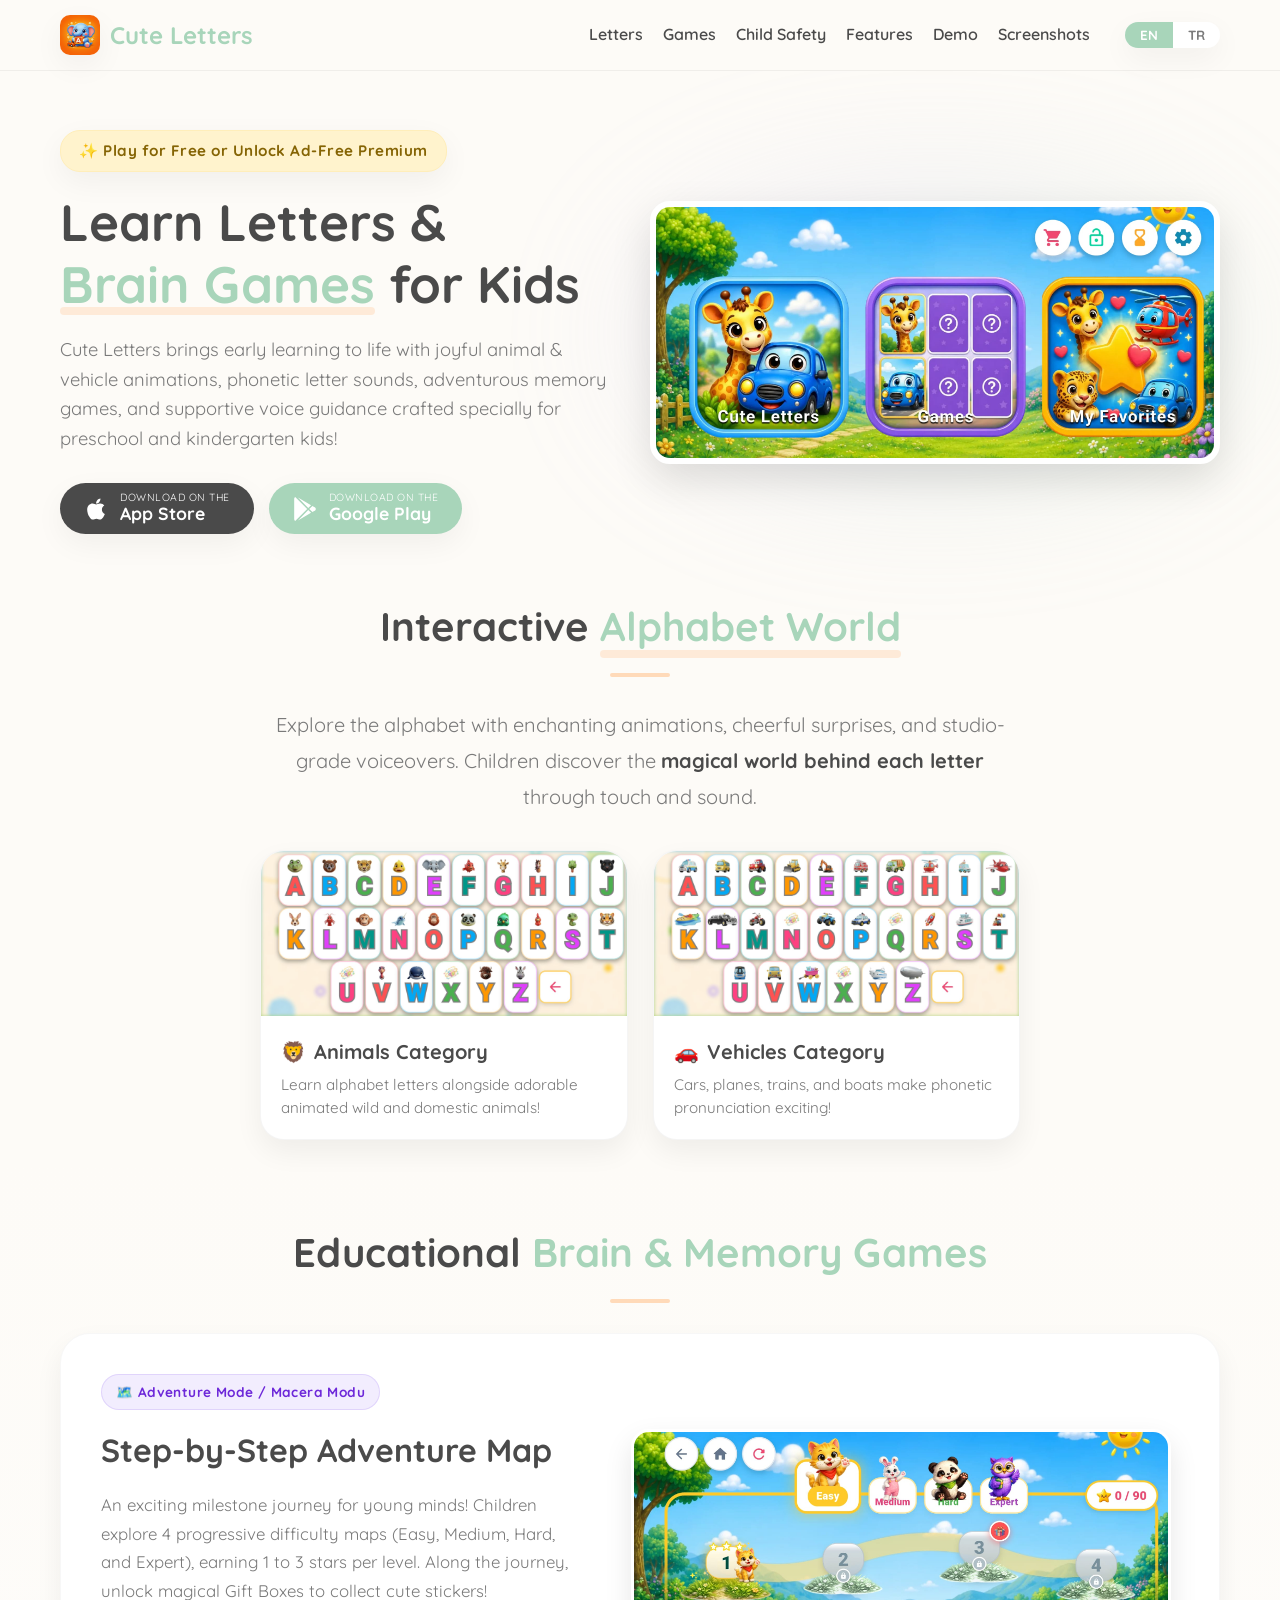
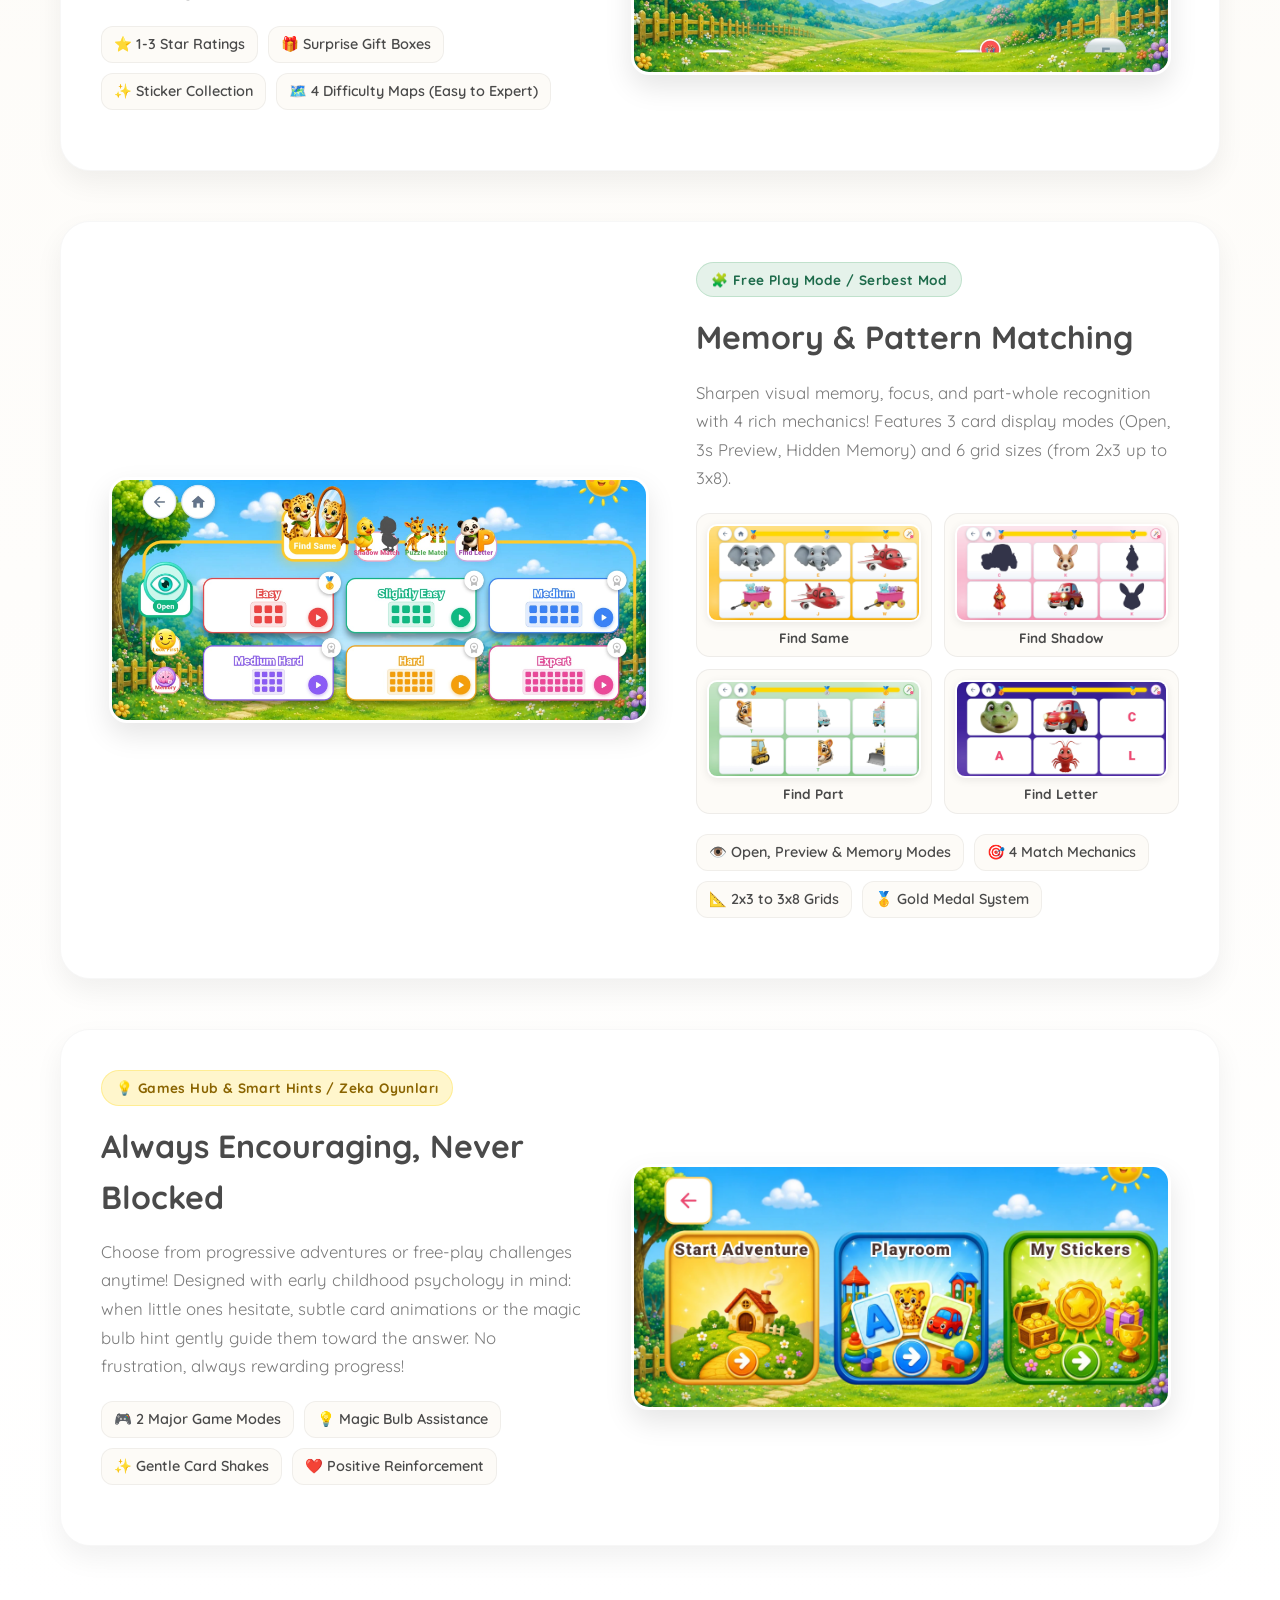
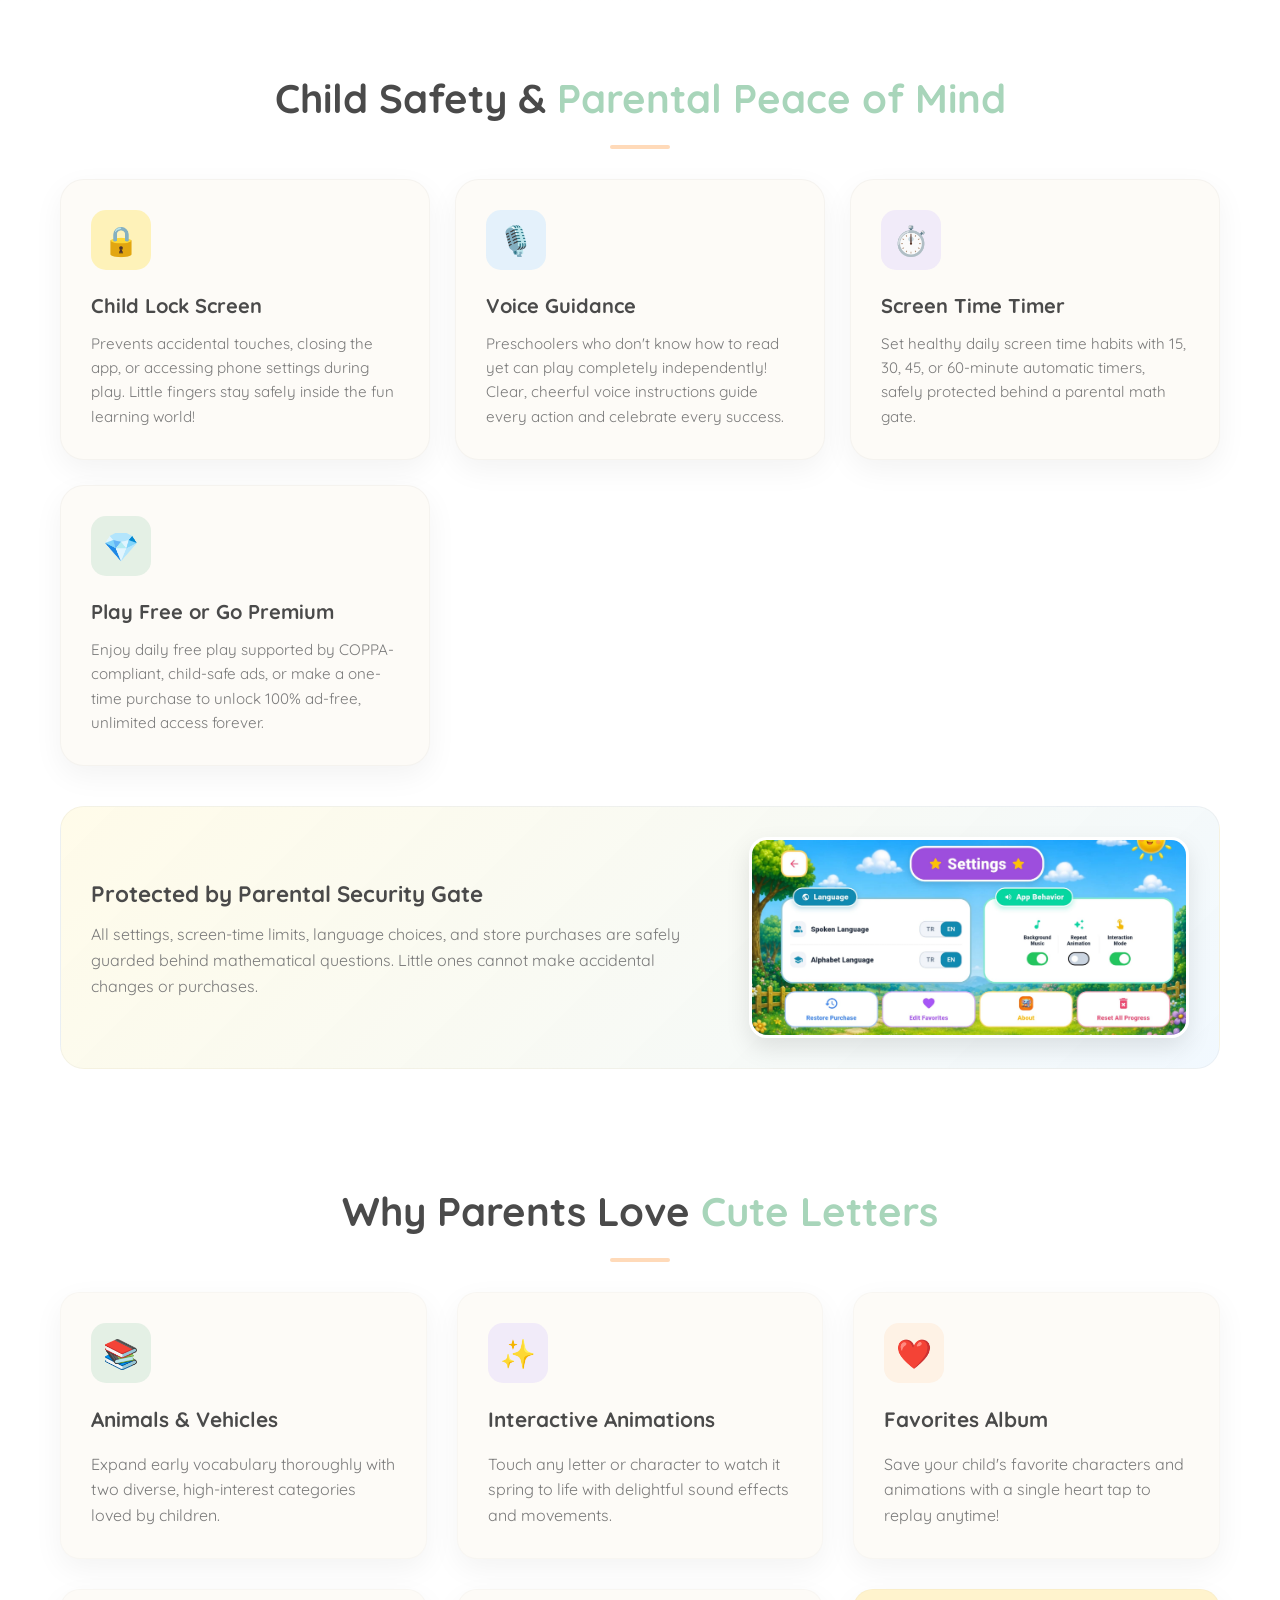
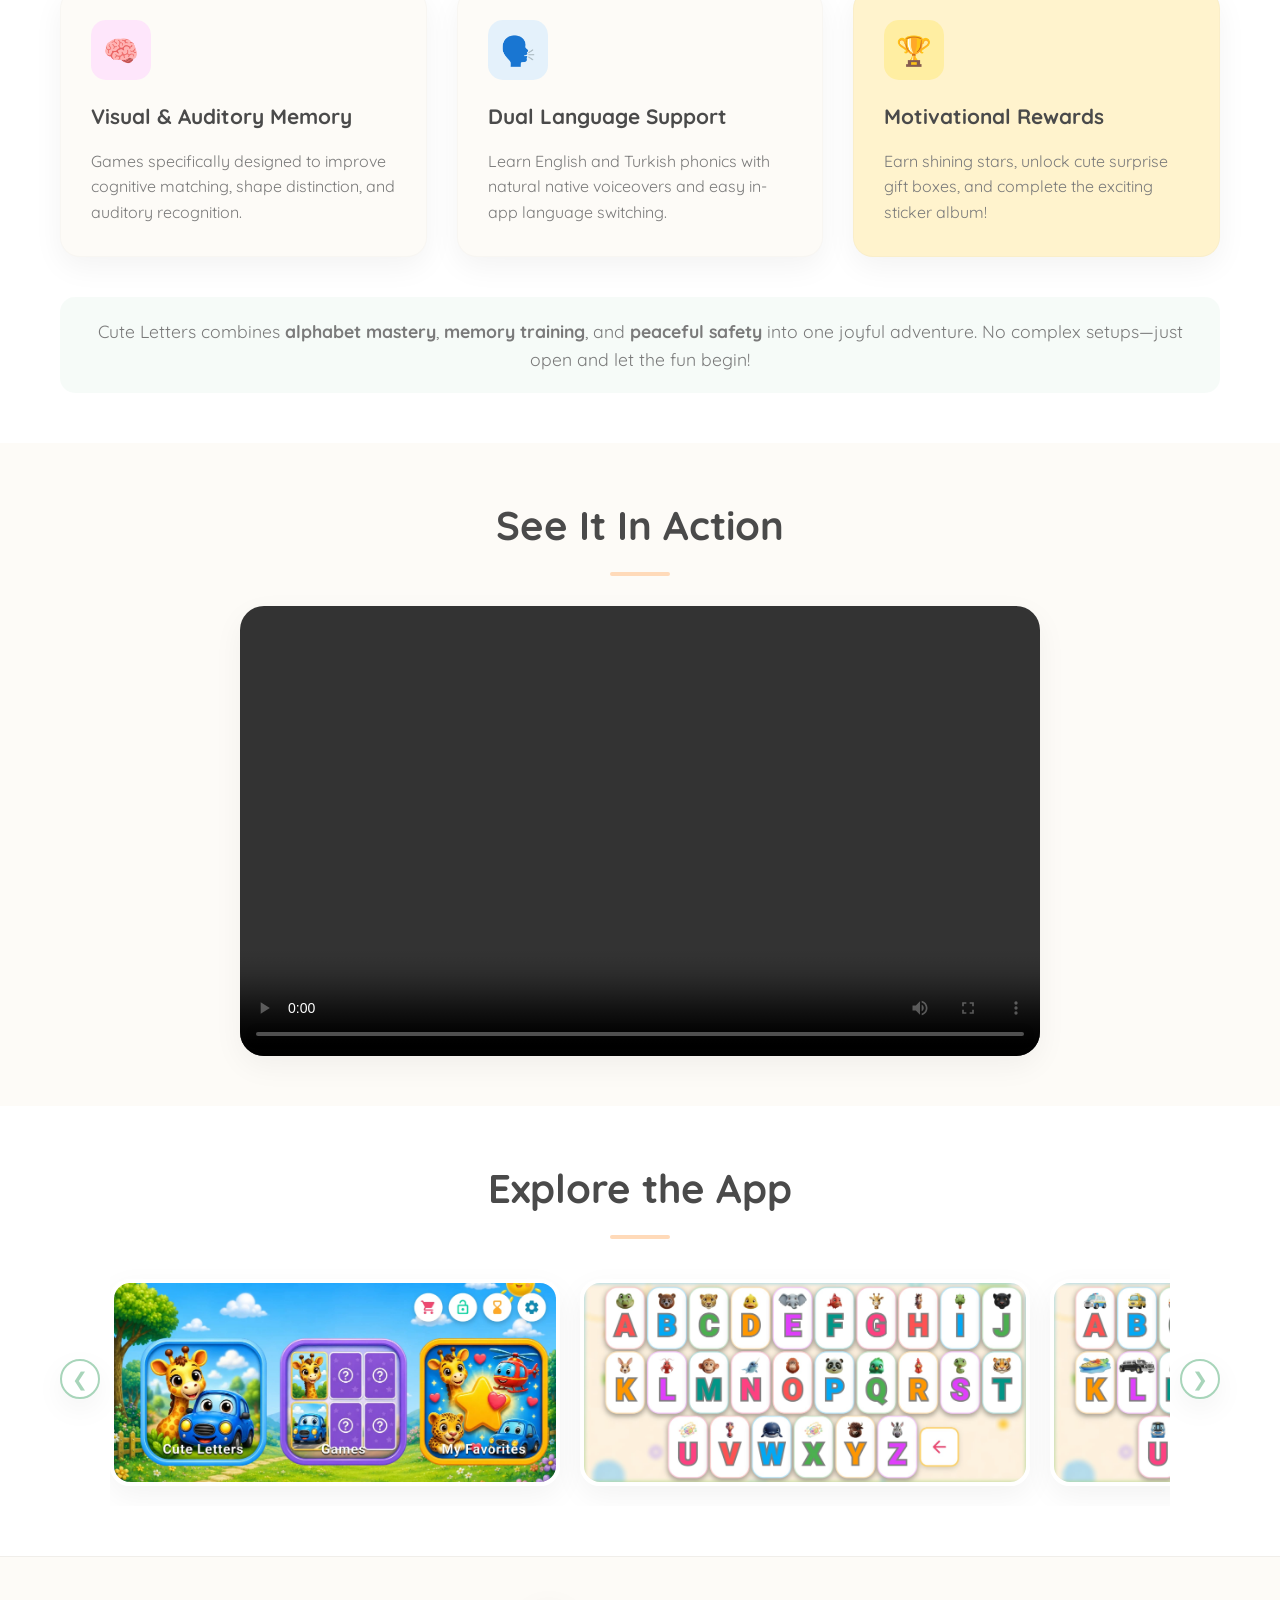
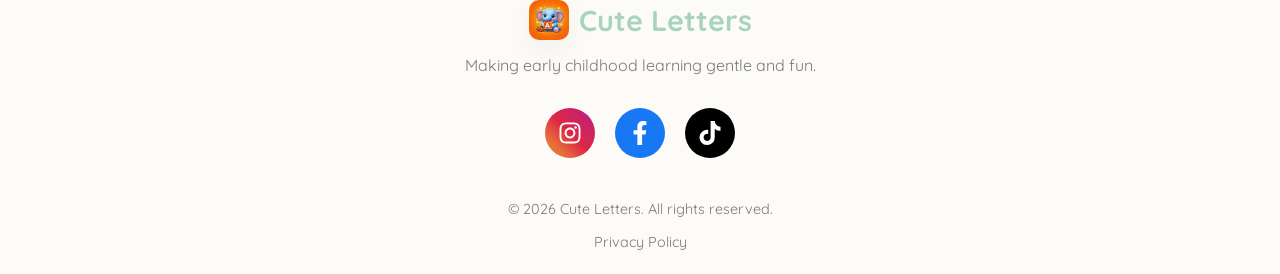
==== commit 05ba915c: "fix(ui): prevent image cropping by using natural aspect ratio and contain mode" ====
--- a/index.html
+++ b/index.html
@@ -102,9 +102,9 @@
             <!-- Landscape Mockup -->
             <div class="hero-image-wrapper">
                 <div class="blob-bg"></div>
-                <div class="mockup-placeholder landscape" style="padding: 0; overflow: hidden; box-shadow: 0 20px 40px rgba(0,0,0,0.15); border: 4px solid var(--white); border-radius: 24px;">
-                    <img src="assets/en/en_main.jpeg" alt="Cute Letters Home" class="lang-en" style="display: block; width: 100%; height: 100%; object-fit: cover;">
-                    <img src="assets/tr/tr_main_page.jpeg" alt="Cute Letters Ana Sayfa" class="lang-tr hide" style="display: block; width: 100%; height: 100%; object-fit: cover;">
+                <div class="mockup-placeholder landscape">
+                    <img src="assets/en/en_main.jpeg" alt="Cute Letters Home" class="lang-en" style="display: block; width: 100%; height: auto; object-fit: contain;">
+                    <img src="assets/tr/tr_main_page.jpeg" alt="Cute Letters Ana Sayfa" class="lang-tr hide" style="display: block; width: 100%; height: auto; object-fit: contain;">
                 </div>
             </div>
         </div>
@@ -410,6 +410,10 @@
                     <img src="assets/en/en_games.jpg" class="screenshot-image landscape" loading="lazy" alt="Brain Games Hub">
                     <img src="assets/en/en_adventure.jpeg" class="screenshot-image landscape" loading="lazy" alt="Adventure Map">
                     <img src="assets/en/en_playroom.jpeg" class="screenshot-image landscape" loading="lazy" alt="Memory Playroom">
+                    <img src="assets/match-same.jpeg" class="screenshot-image landscape" loading="lazy" alt="Find Same Gameplay">
+                    <img src="assets/mach_shadow.jpeg" class="screenshot-image landscape" loading="lazy" alt="Find Shadow Gameplay">
+                    <img src="assets/match_part.jpeg" class="screenshot-image landscape" loading="lazy" alt="Find Part Gameplay">
+                    <img src="assets/match_letters.jpeg" class="screenshot-image landscape" loading="lazy" alt="Find Letter Gameplay">
                     <img src="assets/en/en_setting.jpeg" class="screenshot-image landscape" loading="lazy" alt="Parental Settings & Lock">
                     <img src="assets/en/en_cute_letters.jpeg" class="screenshot-image landscape" loading="lazy" alt="Interactive Letters">
                 </div>
@@ -422,6 +426,10 @@
                     <img src="assets/tr/tr_games.jpg" class="screenshot-image landscape" loading="lazy" alt="Zeka Oyunları Menüsü">
                     <img src="assets/tr/tr_adventure.jpeg" class="screenshot-image landscape" loading="lazy" alt="Aşamalı Macera Haritası">
                     <img src="assets/tr/tr_play_room.jpeg" class="screenshot-image landscape" loading="lazy" alt="Hafıza ve Eşleştirme Odası">
+                    <img src="assets/match-same.jpeg" class="screenshot-image landscape" loading="lazy" alt="Aynısını Bul Oyunu">
+                    <img src="assets/mach_shadow.jpeg" class="screenshot-image landscape" loading="lazy" alt="Gölgesini Bul Oyunu">
+                    <img src="assets/match_part.jpeg" class="screenshot-image landscape" loading="lazy" alt="Parçasını Bul Oyunu">
+                    <img src="assets/match_letters.jpeg" class="screenshot-image landscape" loading="lazy" alt="Harfini Bul Oyunu">
                     <img src="assets/tr/tr_settings.jpeg" class="screenshot-image landscape" loading="lazy" alt="Ebeveyn Ayarları ve Ekran Kilidi">
                 </div>
                 <button class="gallery-nav next-btn" aria-label="Next">❯</button>
--- a/styles.css
+++ b/styles.css
@@ -126,7 +126,7 @@
     animation: float 4s ease-in-out infinite alternate;
 }
 /* Landscape mockup mode */
-.mockup-placeholder.landscape { width: 560px; height: 280px; border-radius: 20px; }
+.mockup-placeholder.landscape { width: 100%; max-width: 580px; height: auto; border: 6px solid var(--white); border-radius: 20px; box-shadow: 0 16px 40px rgba(0,0,0,0.12); }
 /* Portrait mockup mode (fallback) */
 .mockup-placeholder:not(.landscape) { width: 280px; height: 560px; border-radius: 40px; }
 
@@ -198,40 +198,42 @@
     flex: 1; display: flex; justify-content: center; align-items: center;
 }
 .game-preview-device {
-    flex: 1; display: flex; justify-content: center; align-items: center;
+    flex: 1.15; display: flex; justify-content: center; align-items: center;
     position: relative; width: 100%;
 }
 .game-preview-img {
-    width: 100%; max-width: 480px; height: auto; aspect-ratio: 16/10;
-    object-fit: cover; border-radius: 20px; border: 4px solid var(--white);
-    box-shadow: 0 14px 32px rgba(0,0,0,0.12);
+    width: 100%; max-width: 540px; height: auto;
+    object-fit: contain; border-radius: 18px; border: 3px solid var(--white);
+    box-shadow: 0 12px 28px rgba(0,0,0,0.1); display: block;
+    background: #ffffff;
     transition: transform 0.3s ease, box-shadow 0.3s ease;
 }
 .game-preview-device:hover .game-preview-img {
-    transform: translateY(-4px) scale(1.02);
-    box-shadow: 0 18px 40px rgba(0,0,0,0.16);
+    transform: translateY(-3px) scale(1.02);
+    box-shadow: 0 18px 36px rgba(0,0,0,0.14);
 }
 
 /* Matching Mechanics Chips (4 Types) */
 .mechanics-grid {
-    display: grid; grid-template-columns: repeat(4, 1fr); gap: 10px;
+    display: grid; grid-template-columns: repeat(2, 1fr); gap: 12px;
     margin: 15px 0 20px;
 }
 .mechanic-item {
     background: var(--bg-color); border: 1px solid rgba(0,0,0,0.06);
-    border-radius: 14px; padding: 10px 8px; display: flex;
+    border-radius: 14px; padding: 10px; display: flex;
     flex-direction: column; align-items: center; text-align: center;
     gap: 8px; transition: transform 0.2s ease, box-shadow 0.2s ease;
 }
 .mechanic-item:hover {
-    transform: translateY(-3px); box-shadow: 0 6px 14px rgba(0,0,0,0.08);
+    transform: translateY(-2px); box-shadow: 0 6px 14px rgba(0,0,0,0.08);
 }
 .mechanic-thumb {
-    width: 48px; height: 48px; object-fit: cover; border-radius: 10px;
-    border: 2px solid var(--white); box-shadow: 0 2px 6px rgba(0,0,0,0.1);
+    width: 100%; height: auto; object-fit: contain; border-radius: 10px;
+    border: 2px solid var(--white); box-shadow: 0 2px 8px rgba(0,0,0,0.08);
+    display: block; background: #ffffff;
 }
 .mechanic-name {
-    font-size: 0.8rem; font-weight: 700; color: var(--text-primary);
+    font-size: 0.85rem; font-weight: 700; color: var(--text-primary);
     line-height: 1.2;
 }
 
@@ -249,7 +251,8 @@
     transform: translateY(-5px); box-shadow: var(--shadow-hover);
 }
 .alphabet-card-img {
-    width: 100%; aspect-ratio: 16/10; object-fit: cover; display: block;
+    width: 100%; height: auto; object-fit: contain; display: block;
+    background-color: var(--white);
 }
 .alphabet-card-info {
     padding: 20px; text-align: left;
@@ -286,7 +289,8 @@
 .safety-banner-info p { color: var(--text-secondary); font-size: 1rem; line-height: 1.6; }
 .safety-banner-media { flex: 1; max-width: 440px; }
 .safety-banner-img {
-    width: 100%; border-radius: 18px; border: 3px solid var(--white);
+    width: 100%; height: auto; object-fit: contain;
+    border-radius: 18px; border: 3px solid var(--white);
     box-shadow: 0 10px 25px rgba(0,0,0,0.1); display: block;
 }
 
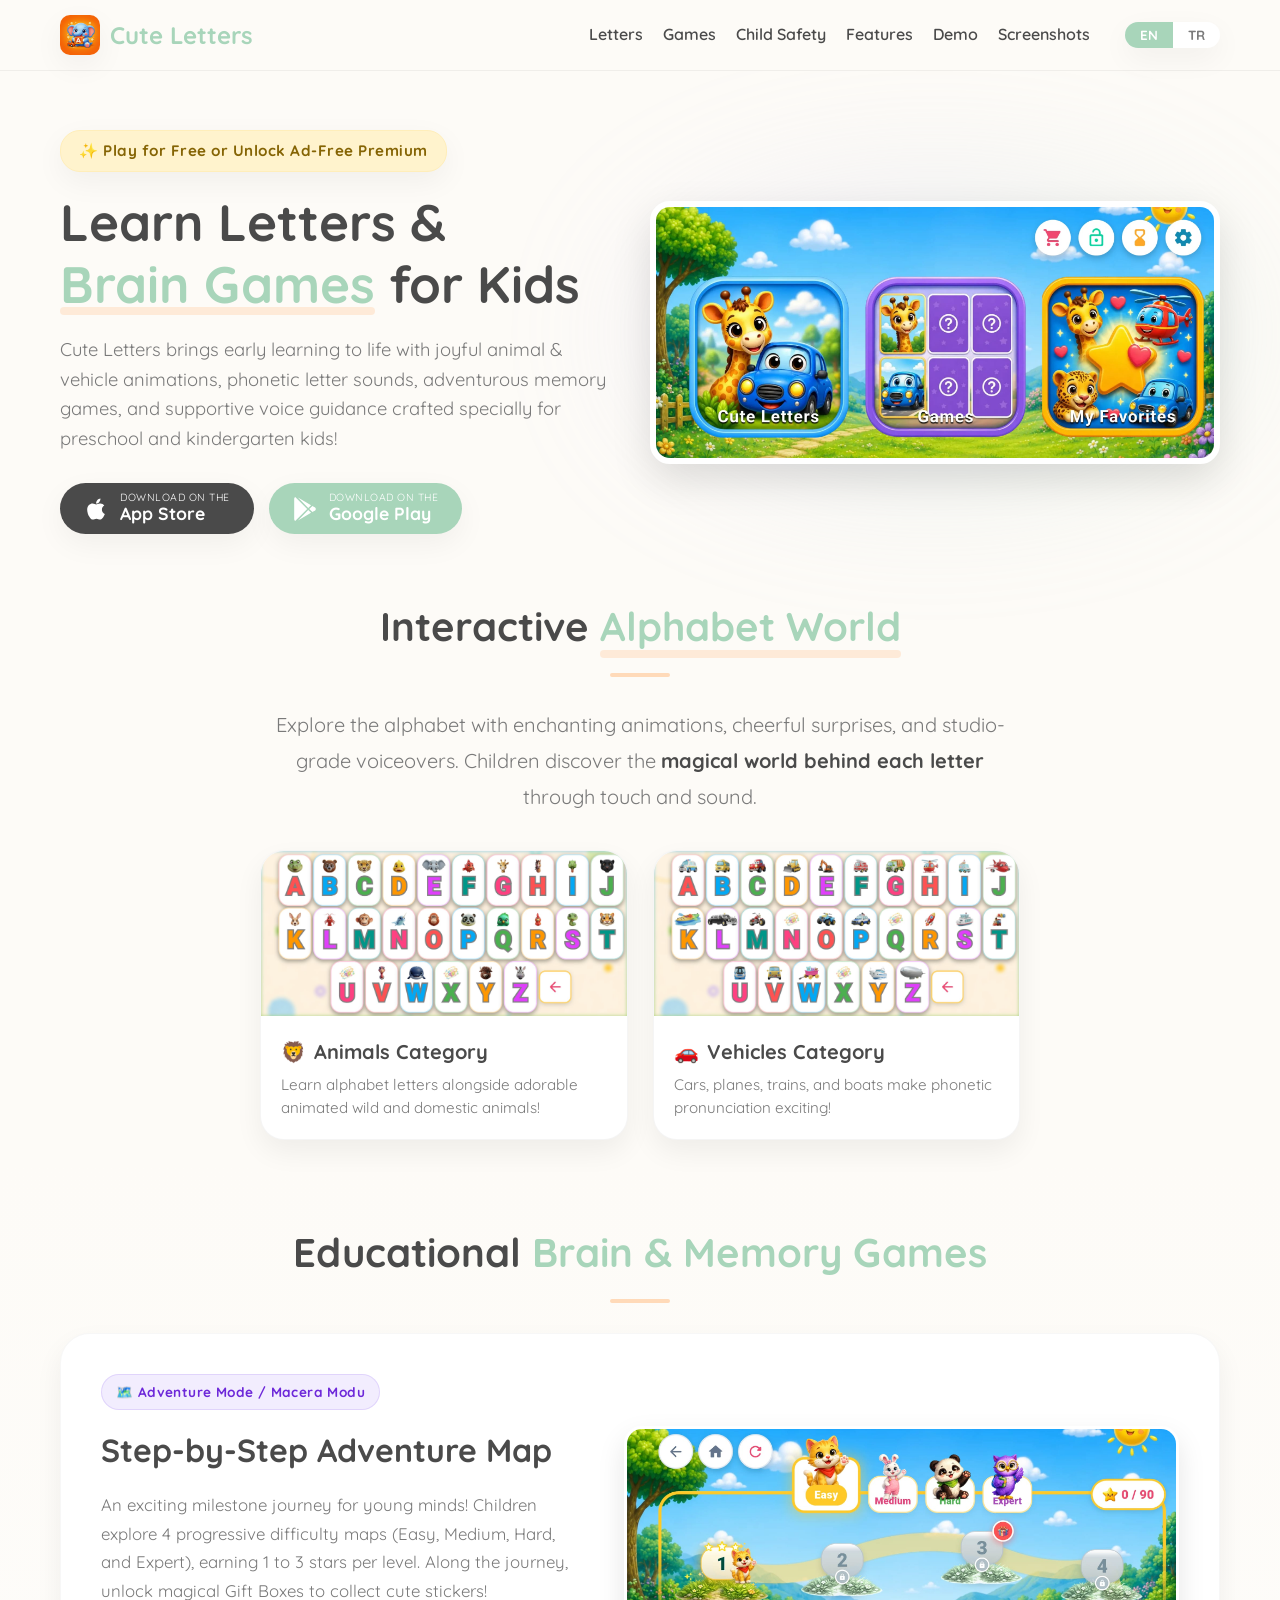
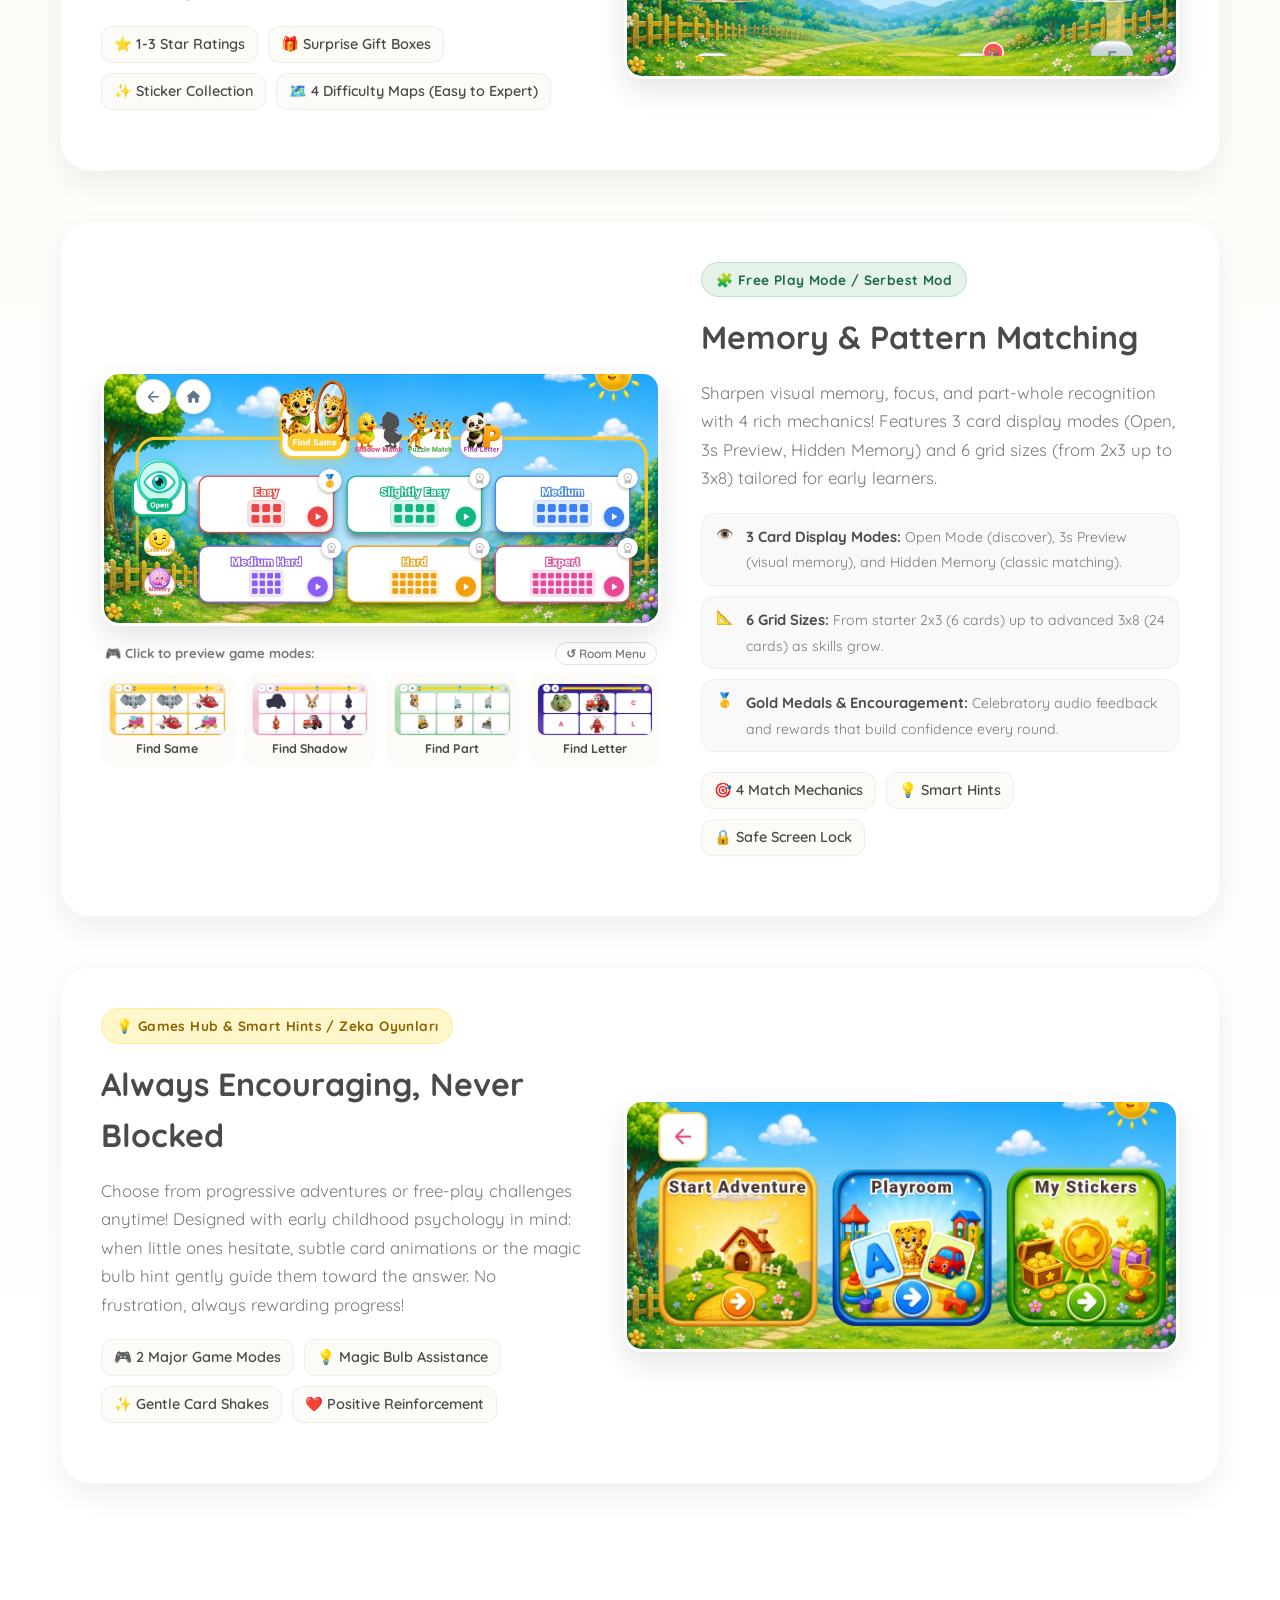
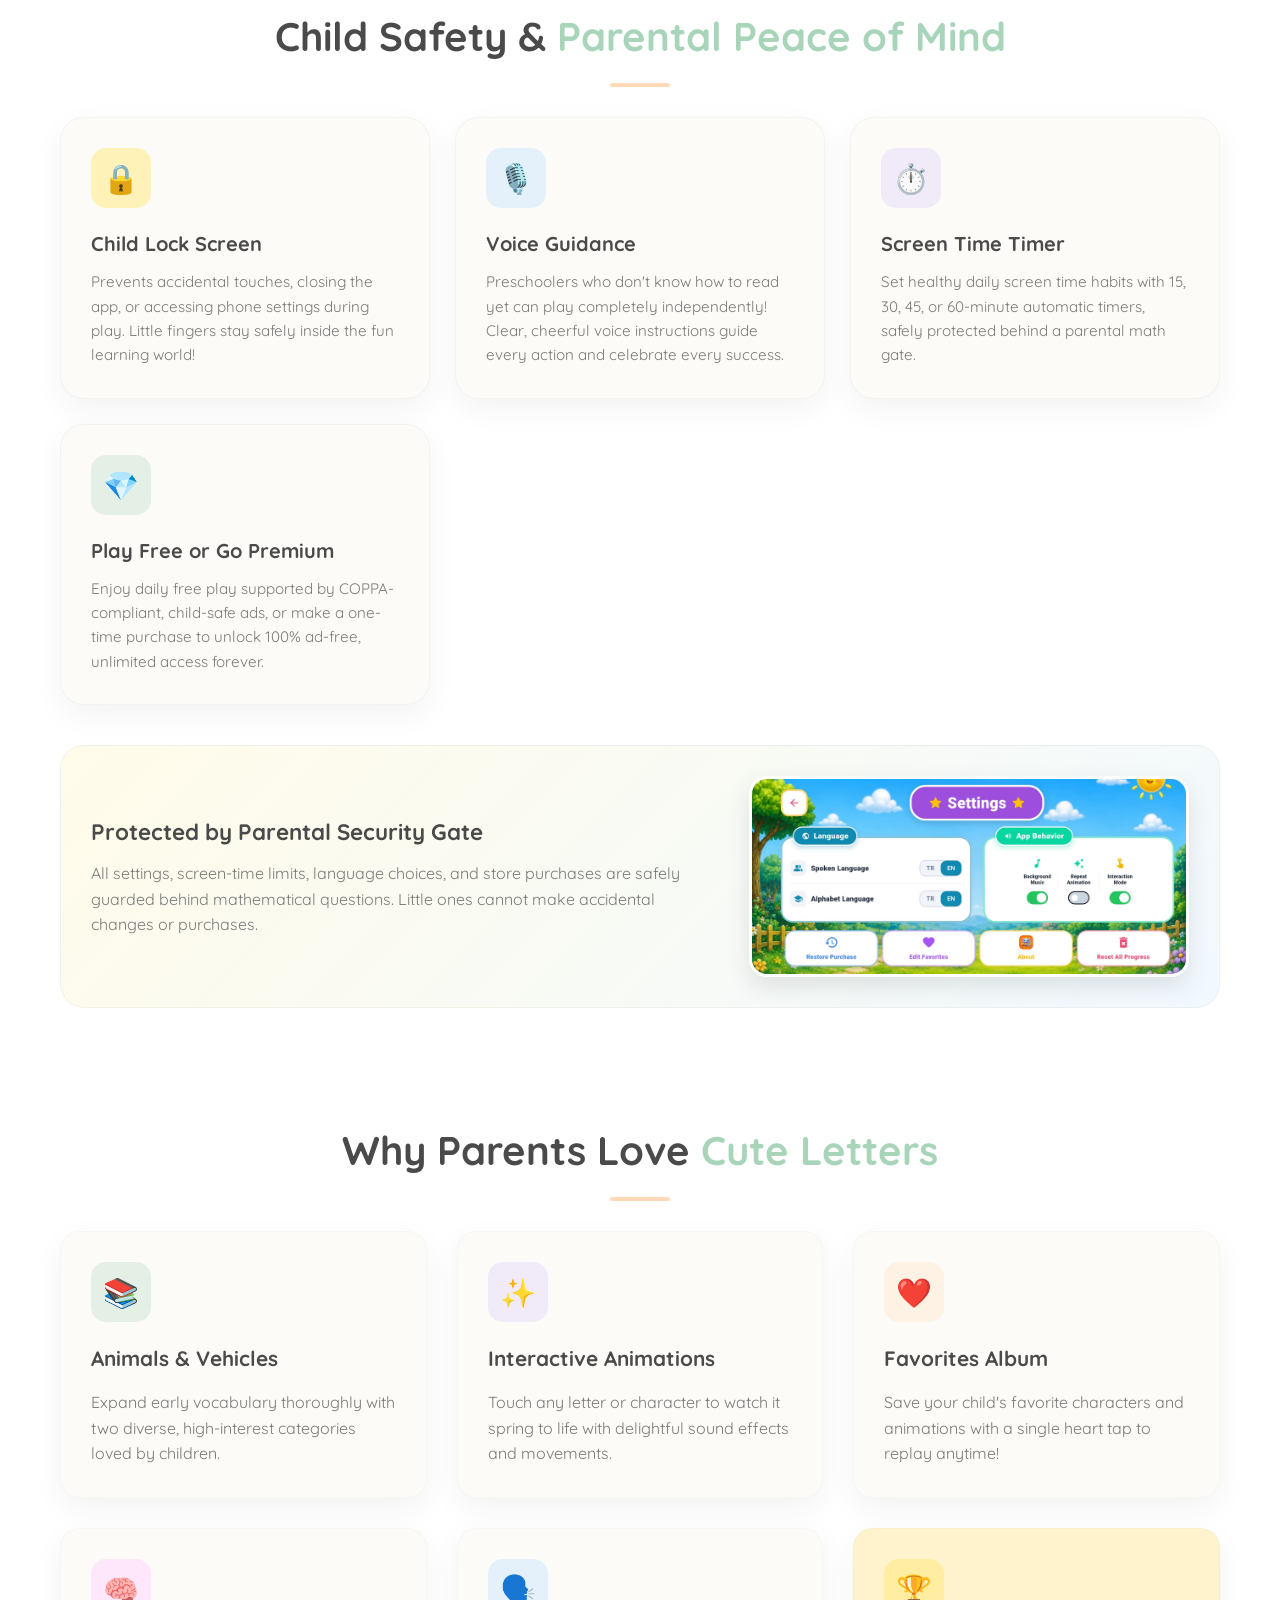
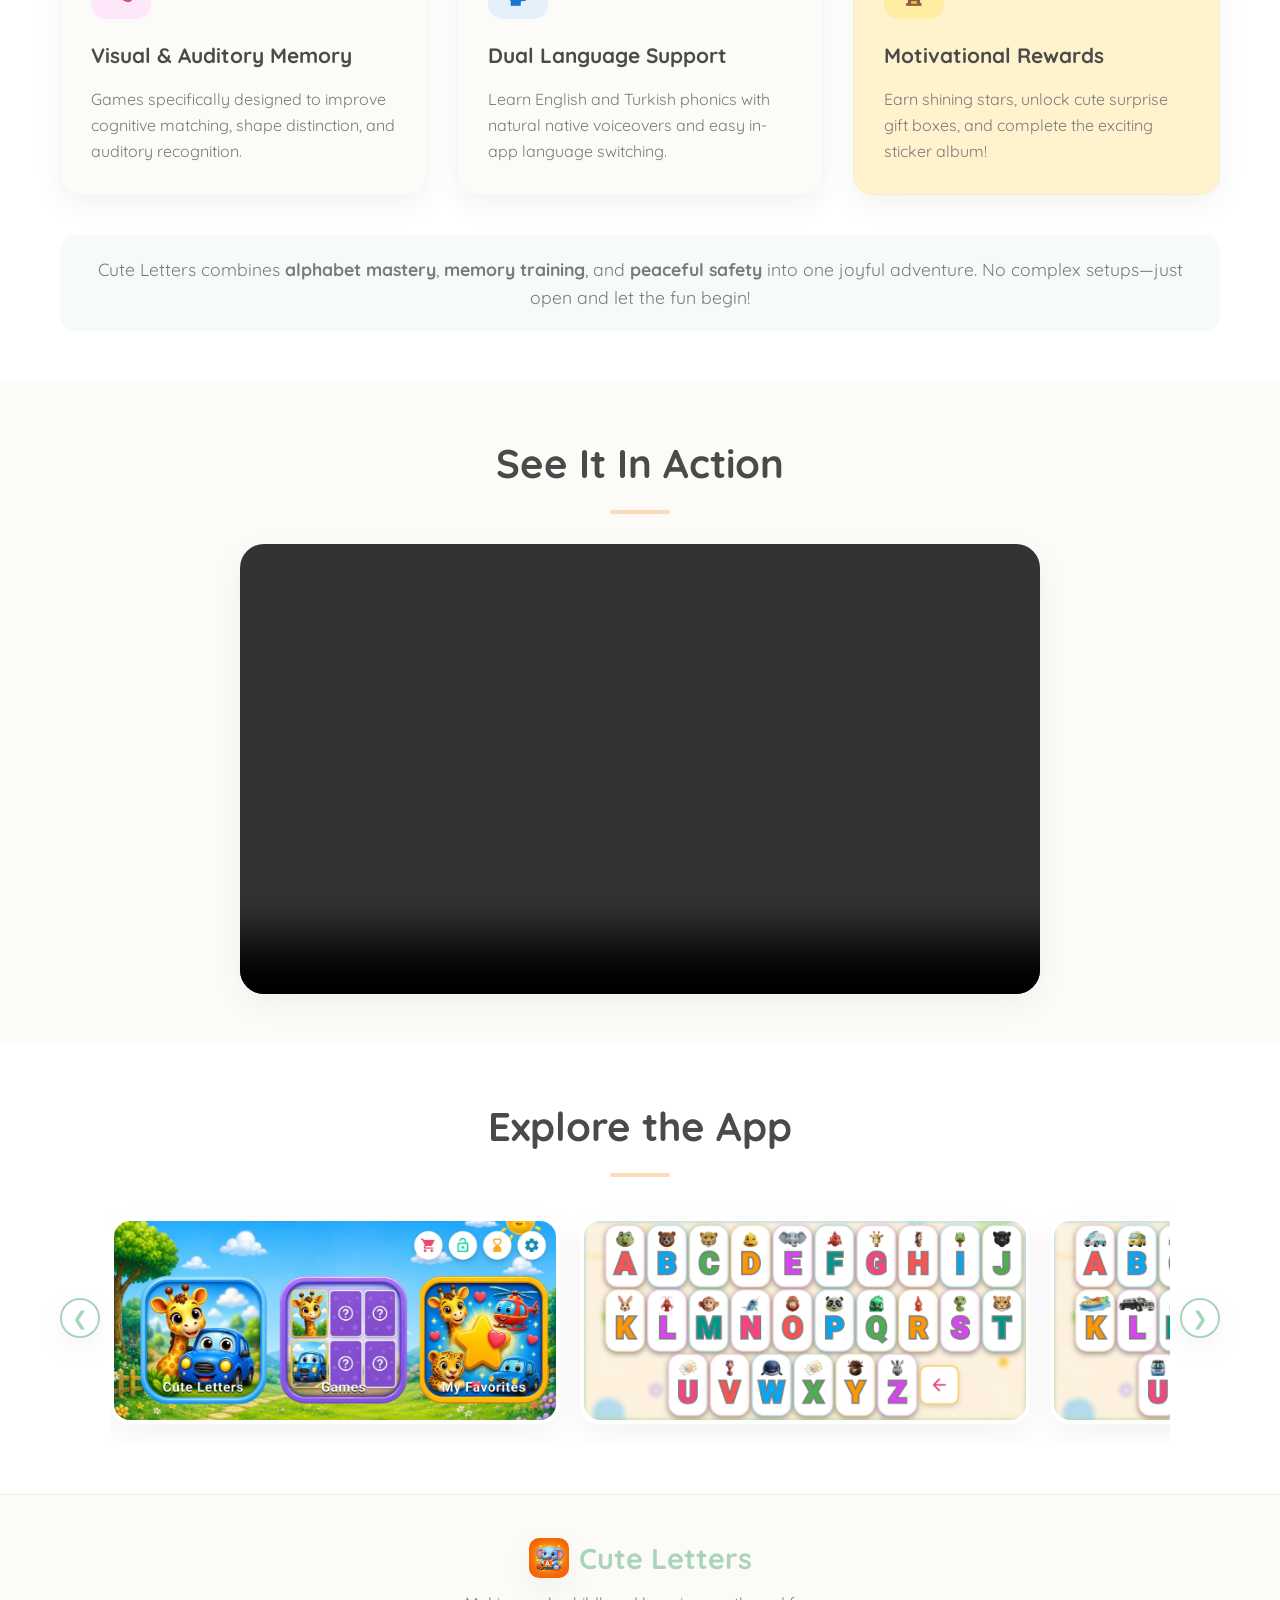
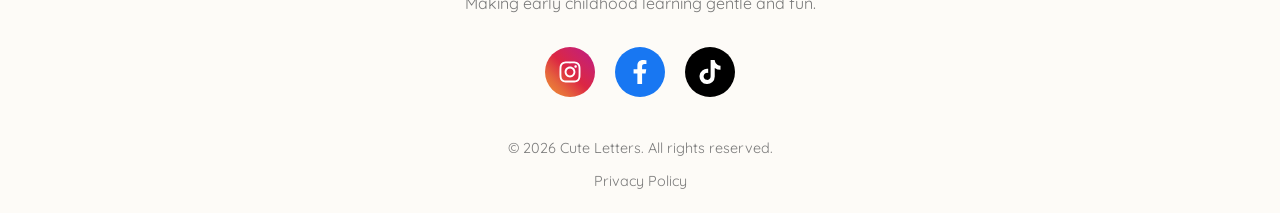
==== commit 92d2a26c: "fix(layout): balance memory game section by placing interactive mechanics selector on the left showc" ====
--- a/index.html
+++ b/index.html
@@ -176,52 +176,91 @@
                 </div>
 
                 <!-- Game 2: Free Play Matching (Reverse Layout) -->
-                <div class="game-card-wide reverse">
+                <div class="game-card-wide reverse" id="matching-game-showcase">
                     <div class="game-info">
                         <span class="game-badge memory">🧩 Free Play Mode / Serbest Mod</span>
                         <h3 class="game-title lang-en">Memory & Pattern Matching</h3>
                         <h3 class="game-title lang-tr hide">Zeka ve Eşleştirme Oyunları</h3>
-                        <p class="game-desc lang-en">Sharpen visual memory, focus, and part-whole recognition with 4 rich mechanics! Features 3 card display modes (Open, 3s Preview, Hidden Memory) and 6 grid sizes (from 2x3 up to 3x8).</p>
-                        <p class="game-desc lang-tr hide">Görsel hafıza, parça-bütün ilişkisi ve odaklanmayı güçlendiren 4 zengin oyun mekaniği! 3 kart modu (Açık, 3 Saniye Önizleme, Gizli Hafıza) ve 6 kademeli ızgara (2x3'ten 3x8'e) ile her yaşa uygun.</p>
+                        <p class="game-desc lang-en">Sharpen visual memory, focus, and part-whole recognition with 4 rich mechanics! Features 3 card display modes (Open, 3s Preview, Hidden Memory) and 6 grid sizes (from 2x3 up to 3x8) tailored for early learners.</p>
+                        <p class="game-desc lang-tr hide">Görsel hafıza, parça-bütün ilişkisi ve odaklanmayı güçlendiren 4 zengin oyun mekaniği! 3 kart modu (Açık, 3 Saniye Önizleme, Gizli Hafıza) ve 6 kademeli ızgara (2x3'ten 3x8'e) ile çocukların bilişsel gelişimine katkıda bulunur.</p>
                         
-                        <!-- 4 Mechanics Visual Chips -->
-                        <div class="mechanics-grid">
-                            <div class="mechanic-item">
-                                <img src="assets/match-same.jpeg" alt="Find Same" class="mechanic-thumb">
-                                <span class="mechanic-name lang-en">Find Same</span>
-                                <span class="mechanic-name lang-tr hide">Aynısını Bul</span>
+                        <div class="game-feature-list">
+                            <div class="game-feature-point">
+                                <span class="point-icon">👁️</span>
+                                <div>
+                                    <strong class="lang-en">3 Card Display Modes: </strong>
+                                    <strong class="lang-tr hide">3 Farklı Kart Modu: </strong>
+                                    <span class="lang-en">Open Mode (discover), 3s Preview (visual memory), and Hidden Memory (classic matching).</span>
+                                    <span class="lang-tr hide">Açık Mod (keşfetme), 3sn Önizleme (hızlı kavrama) ve Gizli Mod (tam hafıza testi).</span>
+                                </div>
                             </div>
-                            <div class="mechanic-item">
-                                <img src="assets/mach_shadow.jpeg" alt="Find Shadow" class="mechanic-thumb">
-                                <span class="mechanic-name lang-en">Find Shadow</span>
-                                <span class="mechanic-name lang-tr hide">Gölgesini Bul</span>
+                            <div class="game-feature-point">
+                                <span class="point-icon">📐</span>
+                                <div>
+                                    <strong class="lang-en">6 Grid Sizes: </strong>
+                                    <strong class="lang-tr hide">6 Kademeli Izgara: </strong>
+                                    <span class="lang-en">From starter 2x3 (6 cards) up to advanced 3x8 (24 cards) as skills grow.</span>
+                                    <span class="lang-tr hide">Minikler için 2x3 (6 kart) kolay seviyeden, okul öncesi 3x8 (24 kart) uzman seviyeye.</span>
+                                </div>
                             </div>
-                            <div class="mechanic-item">
-                                <img src="assets/match_part.jpeg" alt="Find Part" class="mechanic-thumb">
-                                <span class="mechanic-name lang-en">Find Part</span>
-                                <span class="mechanic-name lang-tr hide">Parçasını Bul</span>
+                            <div class="game-feature-point">
+                                <span class="point-icon">🥇</span>
+                                <div>
+                                    <strong class="lang-en">Gold Medals & Encouragement: </strong>
+                                    <strong class="lang-tr hide">Altın Madalya & Teşvik: </strong>
+                                    <span class="lang-en">Celebratory audio feedback and rewards that build confidence every round.</span>
+                                    <span class="lang-tr hide">Çocukların başarısını ödüllendiren altın madalyalar ve coşkulu sesli tebrikler.</span>
+                                </div>
                             </div>
-                            <div class="mechanic-item">
-                                <img src="assets/match_letters.jpeg" alt="Find Letter" class="mechanic-thumb">
-                                <span class="mechanic-name lang-en">Find Letter</span>
-                                <span class="mechanic-name lang-tr hide">Harfini Bul</span>
-                            </div>
                         </div>
 
                         <div class="pill-group">
-                            <span class="pill-tag lang-en">👁️ Open, Preview & Memory Modes</span>
-                            <span class="pill-tag lang-tr hide">👁️ Açık, Önizleme & Hafıza Modları</span>
                             <span class="pill-tag lang-en">🎯 4 Match Mechanics</span>
                             <span class="pill-tag lang-tr hide">🎯 4 Farklı Eşleştirme Türü</span>
-                            <span class="pill-tag lang-en">📐 2x3 to 3x8 Grids</span>
-                            <span class="pill-tag lang-tr hide">📐 6 Kademeli Izgara</span>
-                            <span class="pill-tag lang-en">🥇 Gold Medal System</span>
-                            <span class="pill-tag lang-tr hide">🥇 Altın Madalya Sistemi</span>
-                        </div>
-                    </div>
-                    <div class="game-preview-device">
-                        <img src="assets/en/en_playroom.jpeg" alt="Memory Playroom" class="game-preview-img lang-en">
-                        <img src="assets/tr/tr_play_room.jpeg" alt="Hafıza ve Eşleştirme Odası" class="game-preview-img lang-tr hide">
+                            <span class="pill-tag lang-en">💡 Smart Hints</span>
+                            <span class="pill-tag lang-tr hide">💡 Sihirli İpucu Desteği</span>
+                            <span class="pill-tag lang-en">🔒 Safe Screen Lock</span>
+                            <span class="pill-tag lang-tr hide">🔒 Güvenli Ekran Kilidi</span>
+                        </div>
+                    </div>
+                    
+                    <div class="game-preview-showcase">
+                        <div class="game-preview-device">
+                            <img id="match-preview-img-en" src="assets/en/en_playroom.jpeg" alt="Memory Playroom" class="game-preview-img lang-en">
+                            <img id="match-preview-img-tr" src="assets/tr/tr_play_room.jpeg" alt="Hafıza ve Eşleştirme Odası" class="game-preview-img lang-tr hide">
+                        </div>
+
+                        <!-- 4 Mechanics Visual Selector placed on the media side -->
+                        <div class="mechanics-selector-bar">
+                            <div class="mechanics-selector-header">
+                                <span class="selector-title lang-en">🎮 Click to preview game modes:</span>
+                                <span class="selector-title lang-tr hide">🎮 Mekanikleri inceleyin (Tıklayın):</span>
+                                <button type="button" class="reset-preview-btn lang-en" id="reset-preview-en">↺ Room Menu</button>
+                                <button type="button" class="reset-preview-btn lang-tr hide" id="reset-preview-tr">↺ Menü Ekranı</button>
+                            </div>
+                            <div class="mechanics-grid">
+                                <button type="button" class="mechanic-card-btn" data-img="match-same.jpeg" title="Aynısını Bul">
+                                    <img src="assets/match-same.jpeg" alt="Find Same" class="mechanic-thumb">
+                                    <span class="mechanic-name lang-en">Find Same</span>
+                                    <span class="mechanic-name lang-tr hide">Aynısını Bul</span>
+                                </button>
+                                <button type="button" class="mechanic-card-btn" data-img="mach_shadow.jpeg" title="Gölgesini Bul">
+                                    <img src="assets/mach_shadow.jpeg" alt="Find Shadow" class="mechanic-thumb">
+                                    <span class="mechanic-name lang-en">Find Shadow</span>
+                                    <span class="mechanic-name lang-tr hide">Gölgesini Bul</span>
+                                </button>
+                                <button type="button" class="mechanic-card-btn" data-img="match_part.jpeg" title="Parçasını Bul">
+                                    <img src="assets/match_part.jpeg" alt="Find Part" class="mechanic-thumb">
+                                    <span class="mechanic-name lang-en">Find Part</span>
+                                    <span class="mechanic-name lang-tr hide">Parçasını Bul</span>
+                                </button>
+                                <button type="button" class="mechanic-card-btn" data-img="match_letters.jpeg" title="Harfini Bul">
+                                    <img src="assets/match_letters.jpeg" alt="Find Letter" class="mechanic-thumb">
+                                    <span class="mechanic-name lang-en">Find Letter</span>
+                                    <span class="mechanic-name lang-tr hide">Harfini Bul</span>
+                                </button>
+                            </div>
+                        </div>
                     </div>
                 </div>
 
--- a/styles.css
+++ b/styles.css
@@ -202,7 +202,7 @@
     position: relative; width: 100%;
 }
 .game-preview-img {
-    width: 100%; max-width: 540px; height: auto;
+    width: 100%; max-width: 560px; height: auto;
     object-fit: contain; border-radius: 18px; border: 3px solid var(--white);
     box-shadow: 0 12px 28px rgba(0,0,0,0.1); display: block;
     background: #ffffff;
@@ -213,28 +213,90 @@
     box-shadow: 0 18px 36px rgba(0,0,0,0.14);
 }
 
-/* Matching Mechanics Chips (4 Types) */
+/* Game Preview Showcase (Stacked preview + mechanic switcher) */
+.game-preview-showcase {
+    flex: 1.25; display: flex; flex-direction: column; align-items: center;
+    gap: 16px; width: 100%; max-width: 560px;
+}
+.game-preview-showcase .game-preview-device {
+    flex: none; width: 100%;
+}
+
+/* Feature List on Game Info */
+.game-feature-list {
+    display: flex; flex-direction: column; gap: 10px;
+    margin: 16px 0 20px;
+}
+.game-feature-point {
+    display: flex; align-items: flex-start; gap: 12px;
+    background: rgba(0,0,0,0.025); padding: 10px 14px;
+    border-radius: 14px; border: 1px solid rgba(0,0,0,0.04);
+}
+.point-icon {
+    font-size: 1.2rem; line-height: 1.3; flex-shrink: 0;
+}
+.game-feature-point strong {
+    color: var(--text-primary); font-size: 0.92rem;
+}
+.game-feature-point span {
+    color: var(--text-secondary); font-size: 0.88rem; line-height: 1.45;
+}
+
+/* Mechanics Selector Bar */
+.mechanics-selector-bar {
+    width: 100%;
+}
+.mechanics-selector-header {
+    display: flex; justify-content: space-between; align-items: center;
+    margin-bottom: 8px; padding: 0 4px;
+}
+.selector-title {
+    font-size: 0.82rem; font-weight: 700; color: var(--text-secondary);
+}
+.reset-preview-btn {
+    background: none; border: 1px solid rgba(0,0,0,0.12);
+    border-radius: 12px; padding: 3px 10px; font-size: 0.75rem;
+    font-weight: 600; color: var(--text-secondary); cursor: pointer;
+    transition: all 0.2s ease; font-family: inherit;
+}
+.reset-preview-btn:hover {
+    background: var(--bg-color); color: var(--text-primary);
+    border-color: rgba(0,0,0,0.25);
+}
+
+/* Matching Mechanics Grid */
 .mechanics-grid {
-    display: grid; grid-template-columns: repeat(2, 1fr); gap: 12px;
-    margin: 15px 0 20px;
-}
-.mechanic-item {
-    background: var(--bg-color); border: 1px solid rgba(0,0,0,0.06);
-    border-radius: 14px; padding: 10px; display: flex;
+    display: grid; grid-template-columns: repeat(4, 1fr); gap: 10px;
+    width: 100%;
+}
+.mechanic-card-btn {
+    background: var(--bg-color); border: 2px solid transparent;
+    border-radius: 14px; padding: 8px 6px; display: flex;
     flex-direction: column; align-items: center; text-align: center;
-    gap: 8px; transition: transform 0.2s ease, box-shadow 0.2s ease;
-}
-.mechanic-item:hover {
-    transform: translateY(-2px); box-shadow: 0 6px 14px rgba(0,0,0,0.08);
+    gap: 6px; cursor: pointer; transition: all 0.25s ease;
+    font-family: inherit; width: 100%;
+}
+.mechanic-card-btn:hover {
+    transform: translateY(-2px);
+    background: #FFFFFF;
+    border-color: rgba(67, 97, 238, 0.35);
+    box-shadow: 0 6px 16px rgba(0,0,0,0.08);
+}
+.mechanic-card-btn.active {
+    background: #FFFFFF;
+    border-color: #4361EE;
+    box-shadow: 0 6px 20px rgba(67, 97, 238, 0.2);
 }
 .mechanic-thumb {
-    width: 100%; height: auto; object-fit: contain; border-radius: 10px;
-    border: 2px solid var(--white); box-shadow: 0 2px 8px rgba(0,0,0,0.08);
-    display: block; background: #ffffff;
+    width: 100%; height: auto; object-fit: contain; border-radius: 8px;
+    border: 1px solid rgba(0,0,0,0.06); display: block; background: #ffffff;
 }
 .mechanic-name {
-    font-size: 0.85rem; font-weight: 700; color: var(--text-primary);
+    font-size: 0.78rem; font-weight: 700; color: var(--text-primary);
     line-height: 1.2;
+}
+.mechanic-card-btn.active .mechanic-name {
+    color: #4361EE;
 }
 
 /* Alphabet Category Showcase */
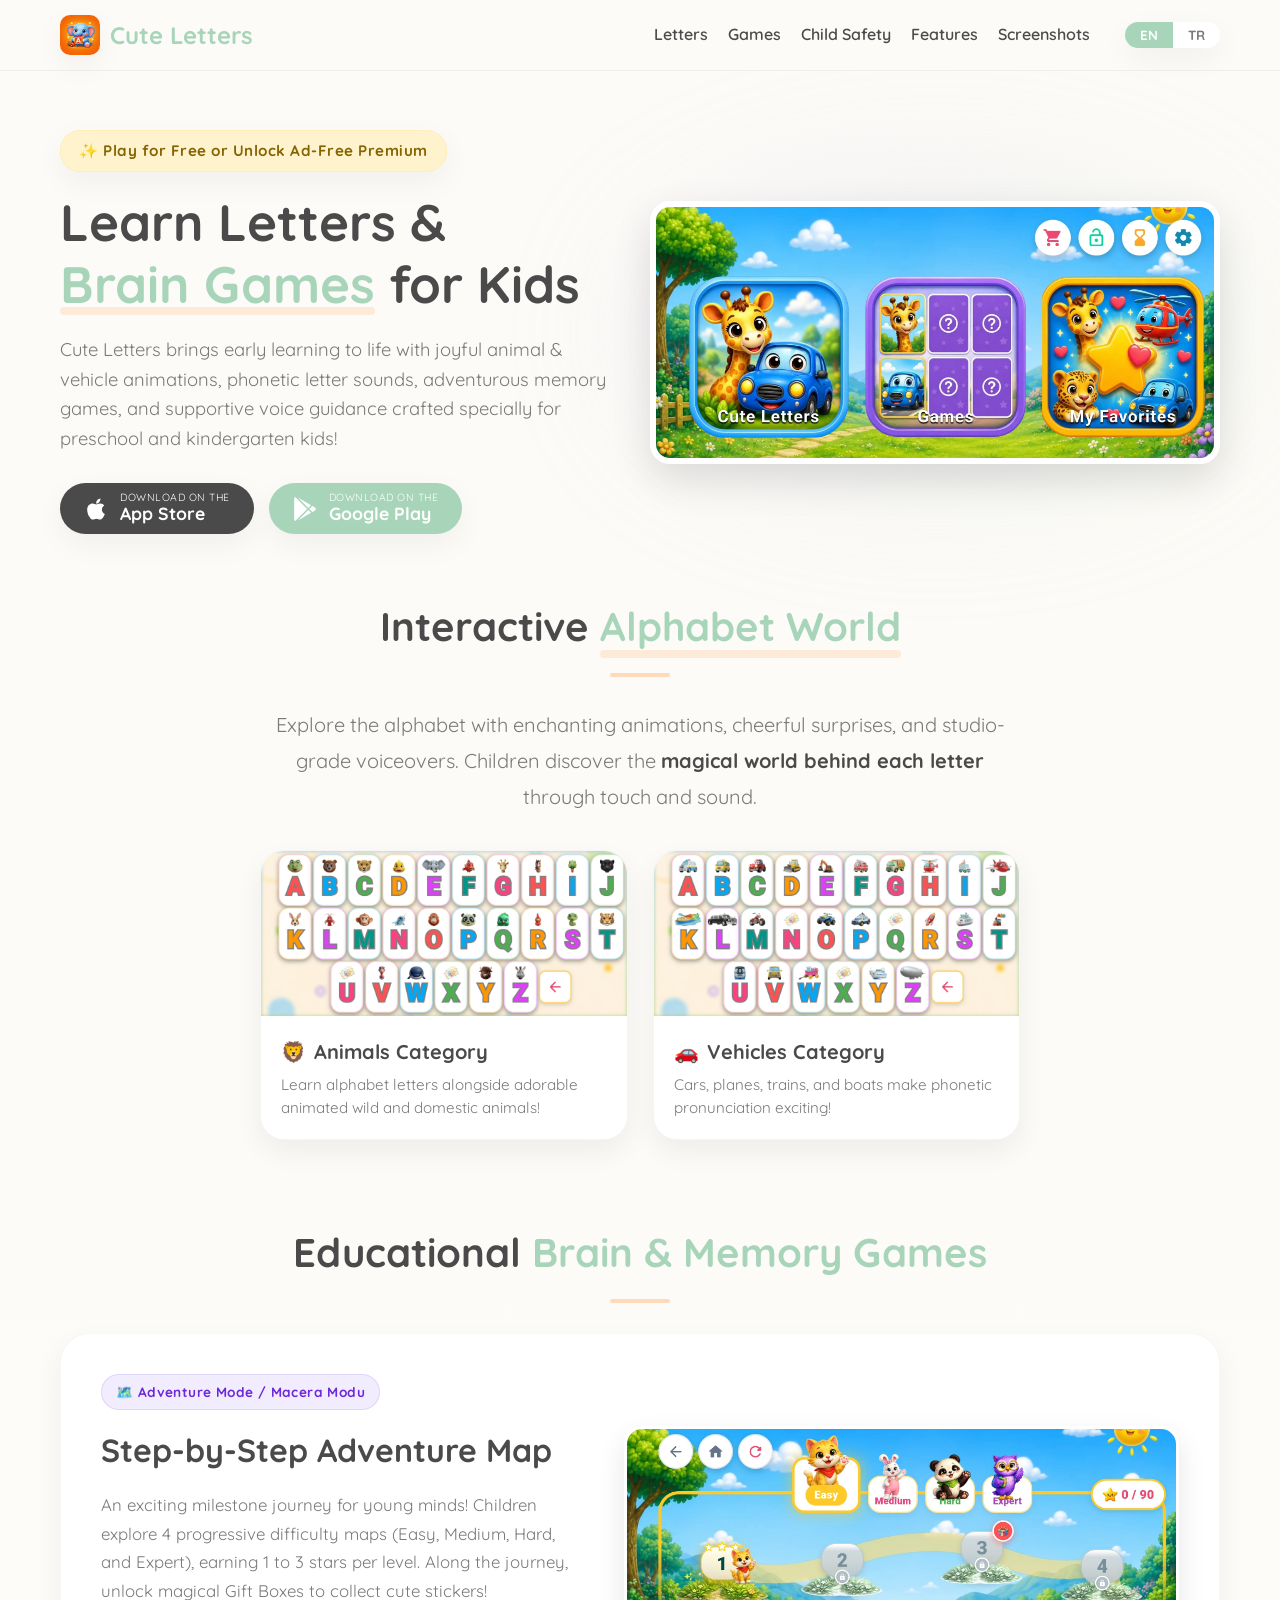
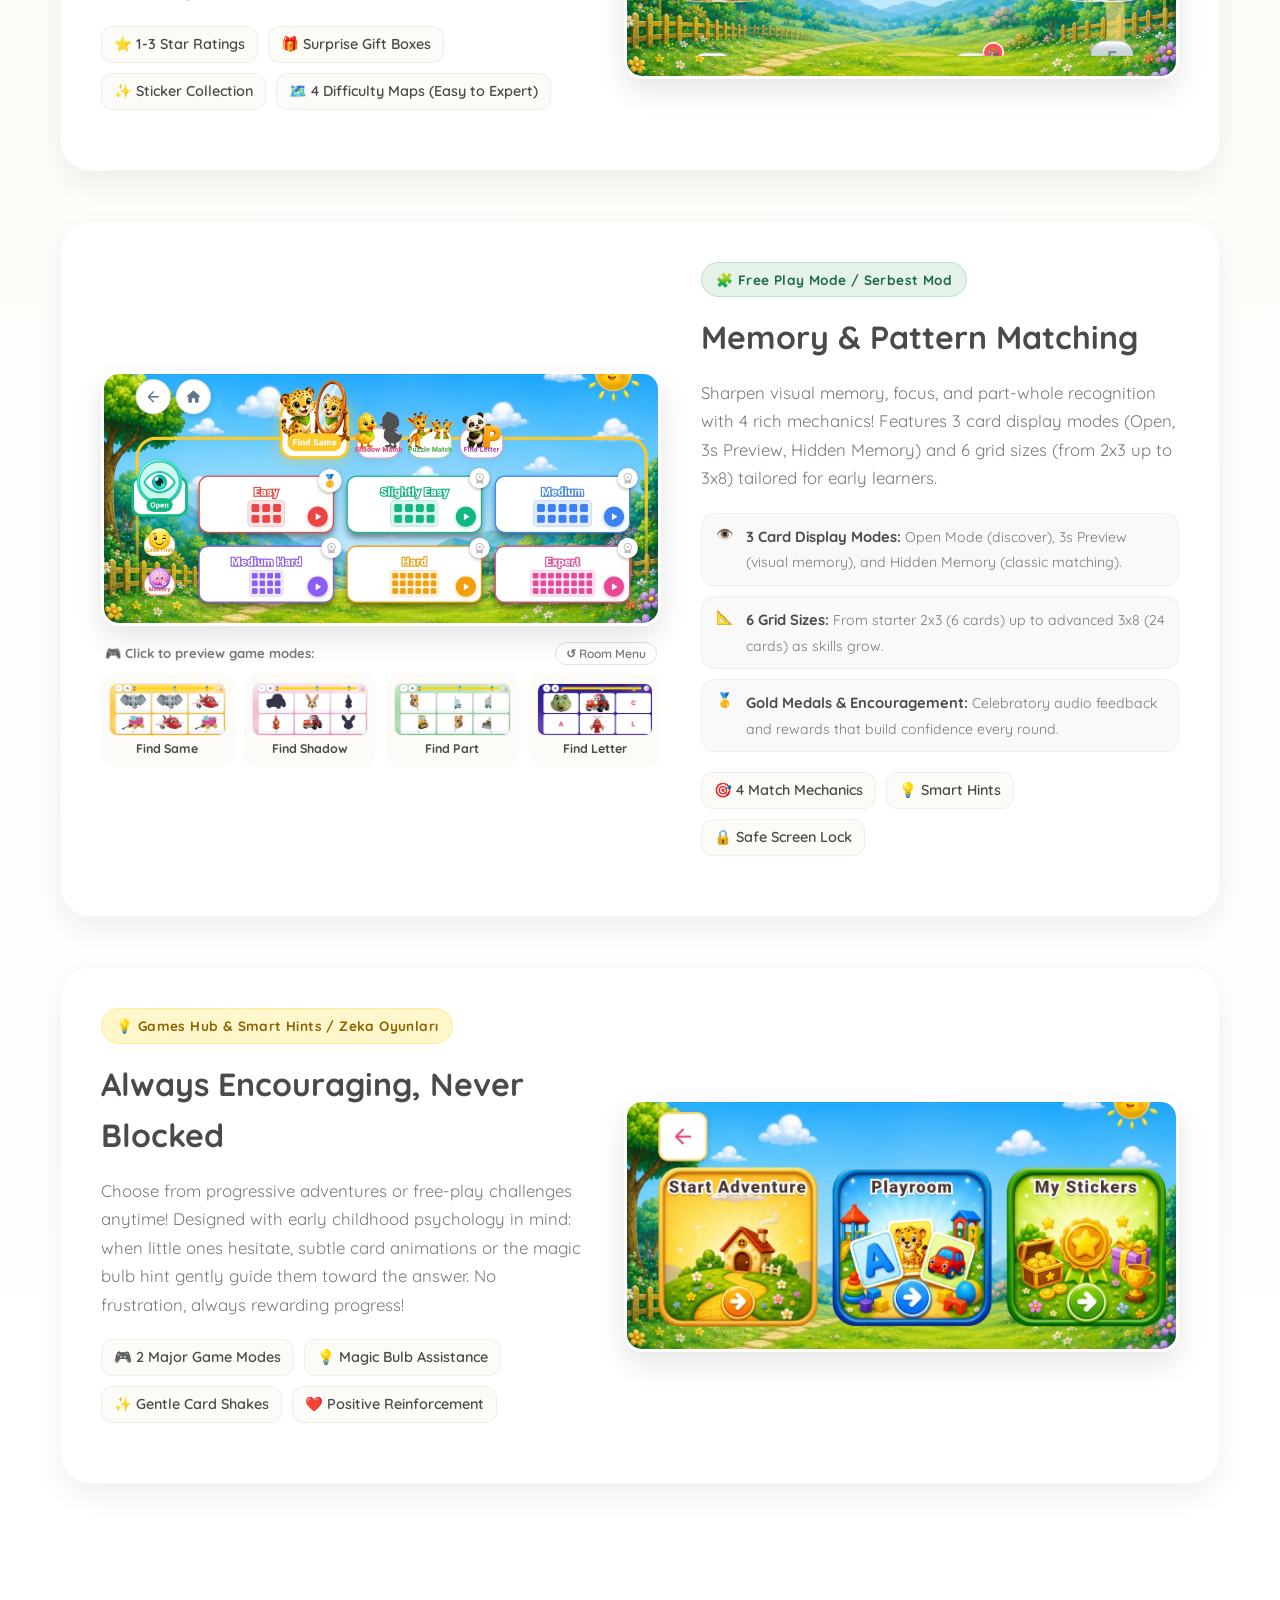
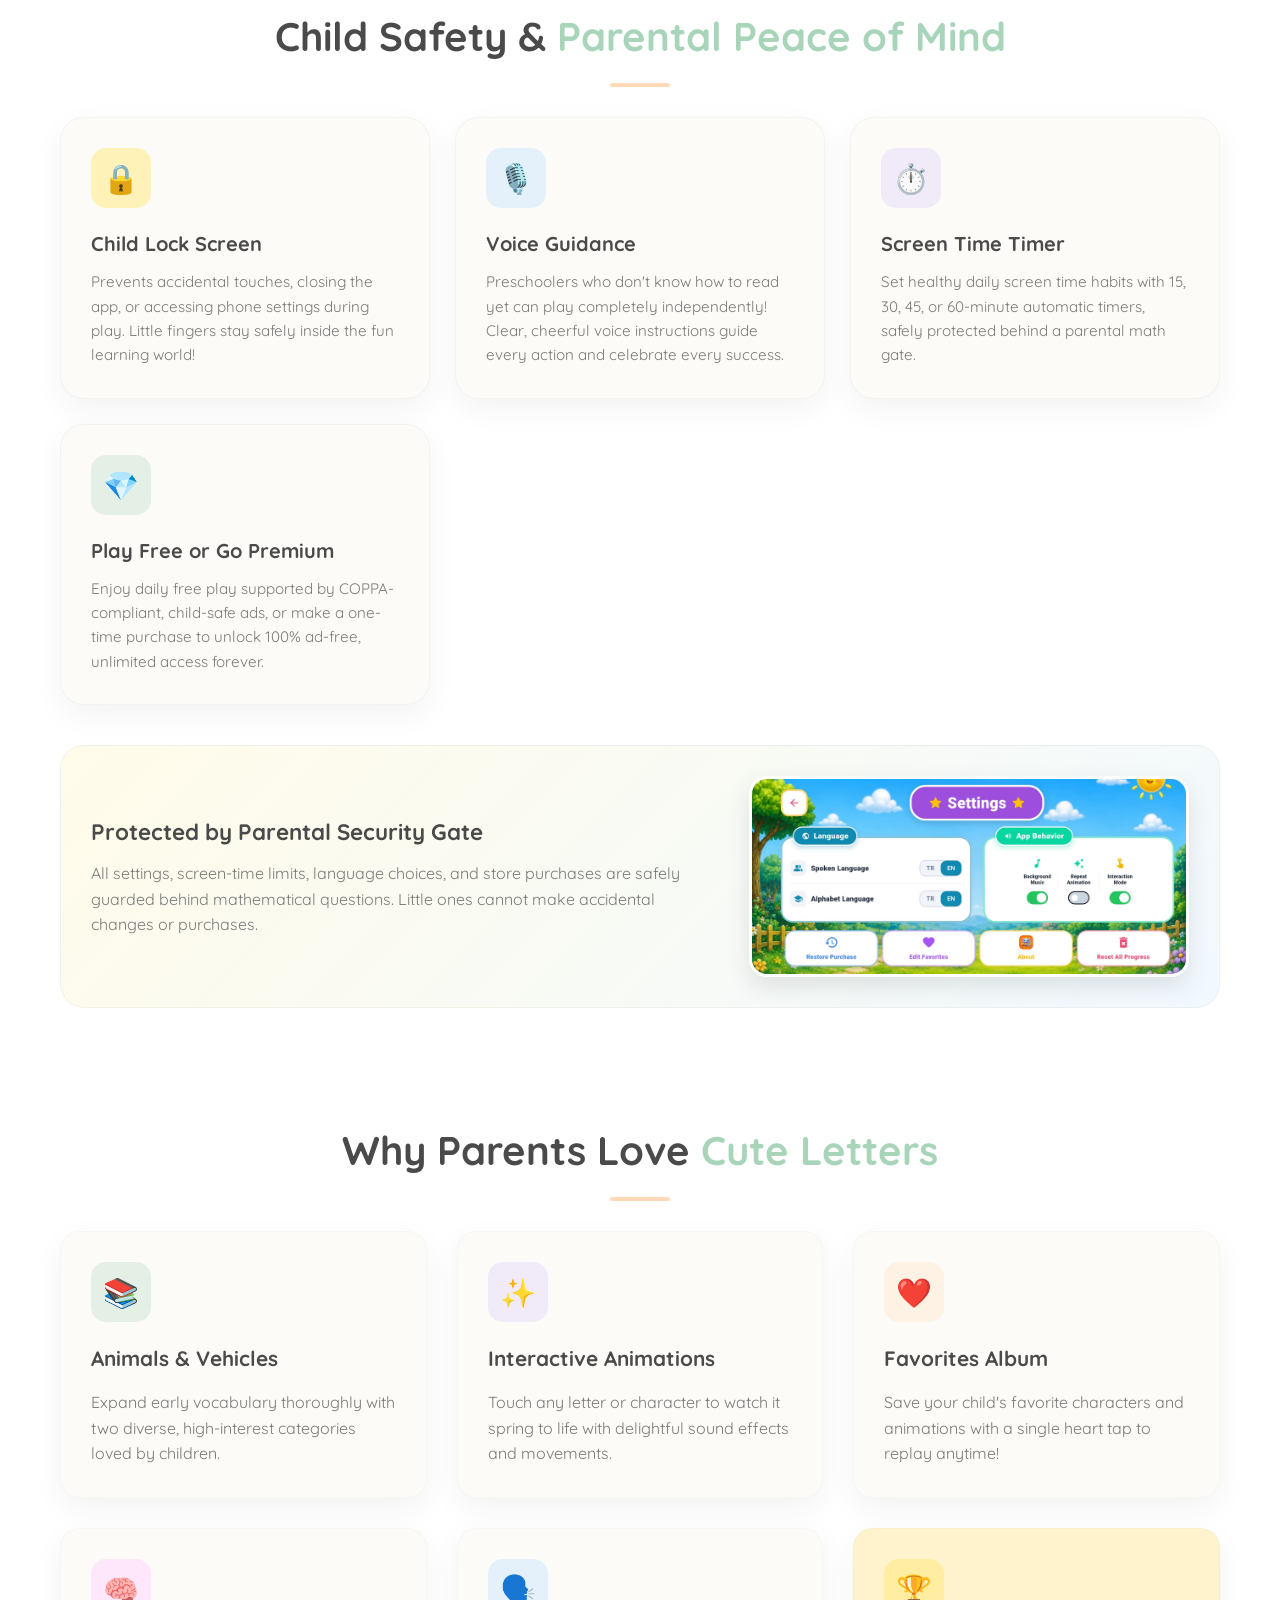
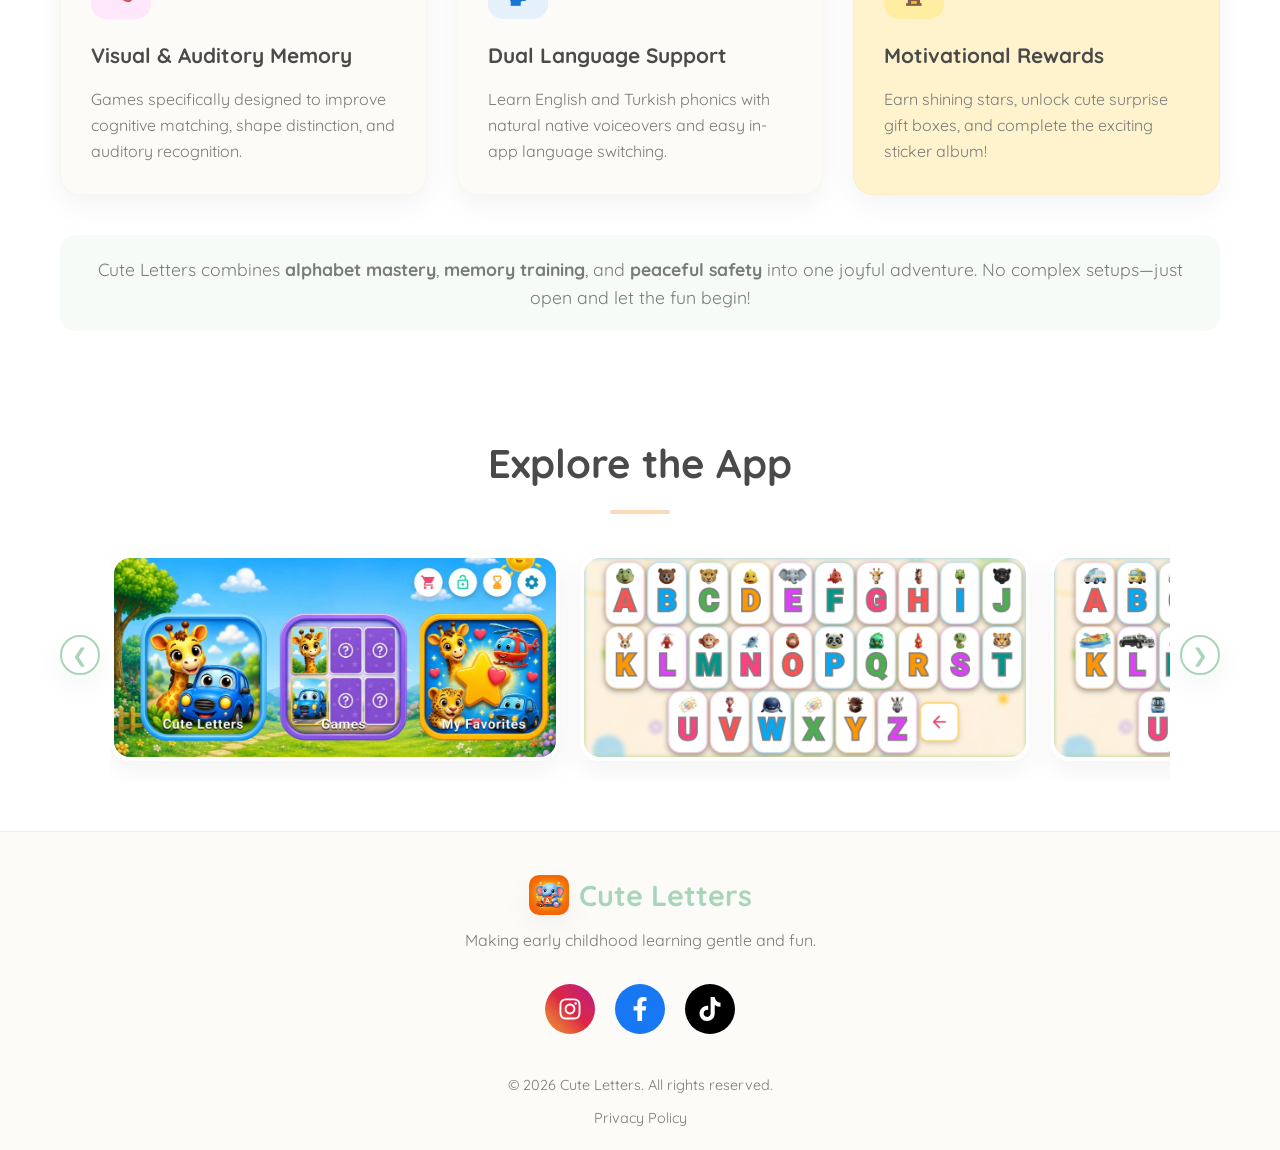
==== commit 7e881631: "refactor: remove demo video section and navbar link" ====
--- a/index.html
+++ b/index.html
@@ -53,8 +53,6 @@
                 <a href="#safety" class="lang-tr hide">Güvenlik</a>
                 <a href="#features" class="lang-en">Features</a>
                 <a href="#features" class="lang-tr hide">Özellikler</a>
-                <a href="#video" class="lang-en">Demo</a>
-                <a href="#video" class="lang-tr hide">Tanıtım</a>
                 <a href="#screenshots" class="lang-en">Screenshots</a>
                 <a href="#screenshots" class="lang-tr hide">Galeri</a>
                 
@@ -417,21 +415,6 @@
         </div>
     </section>
 
-    <!-- Video Section -->
-    <section id="video" class="video-section">
-        <div class="container">
-            <h2 class="section-title lang-en">See It In Action</h2>
-            <h2 class="section-title lang-tr hide">Uygulamayı Çalışırken Görün</h2>
-            <!-- English Promo Video -->
-            <div class="video-container landscape lang-en">
-                <video src="assets/en/promo_video_en.mp4" controls preload="metadata" style="width: 100%; height: 100%; object-fit: cover;"></video>
-            </div>
-            <!-- Turkish Promo Video -->
-            <div class="video-container landscape lang-tr hide">
-                <video src="assets/tr/promo_video_tr.mp4" controls preload="metadata" style="width: 100%; height: 100%; object-fit: cover;"></video>
-            </div>
-        </div>
-    </section>
 
     <!-- Landscape Screenshots Section (Dynamic based on selected language) -->
     <section id="screenshots" class="screenshots-section">
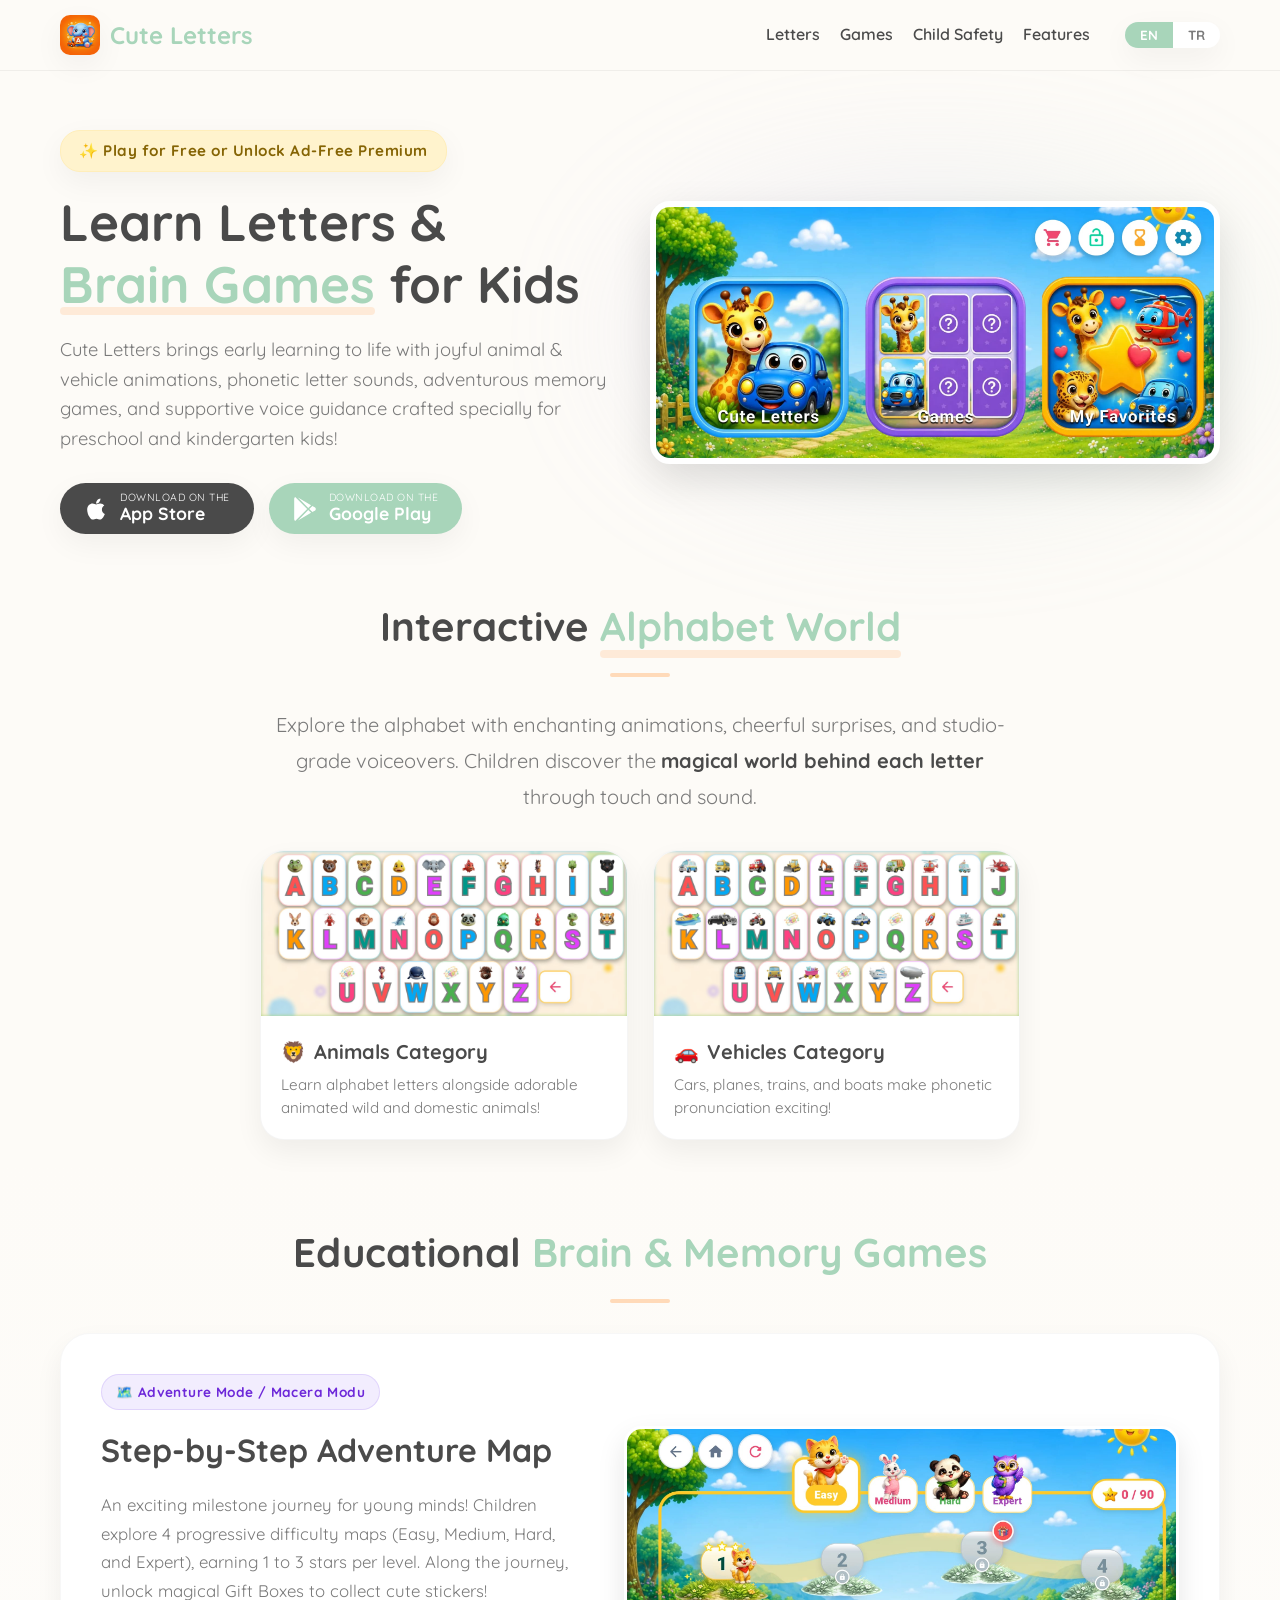
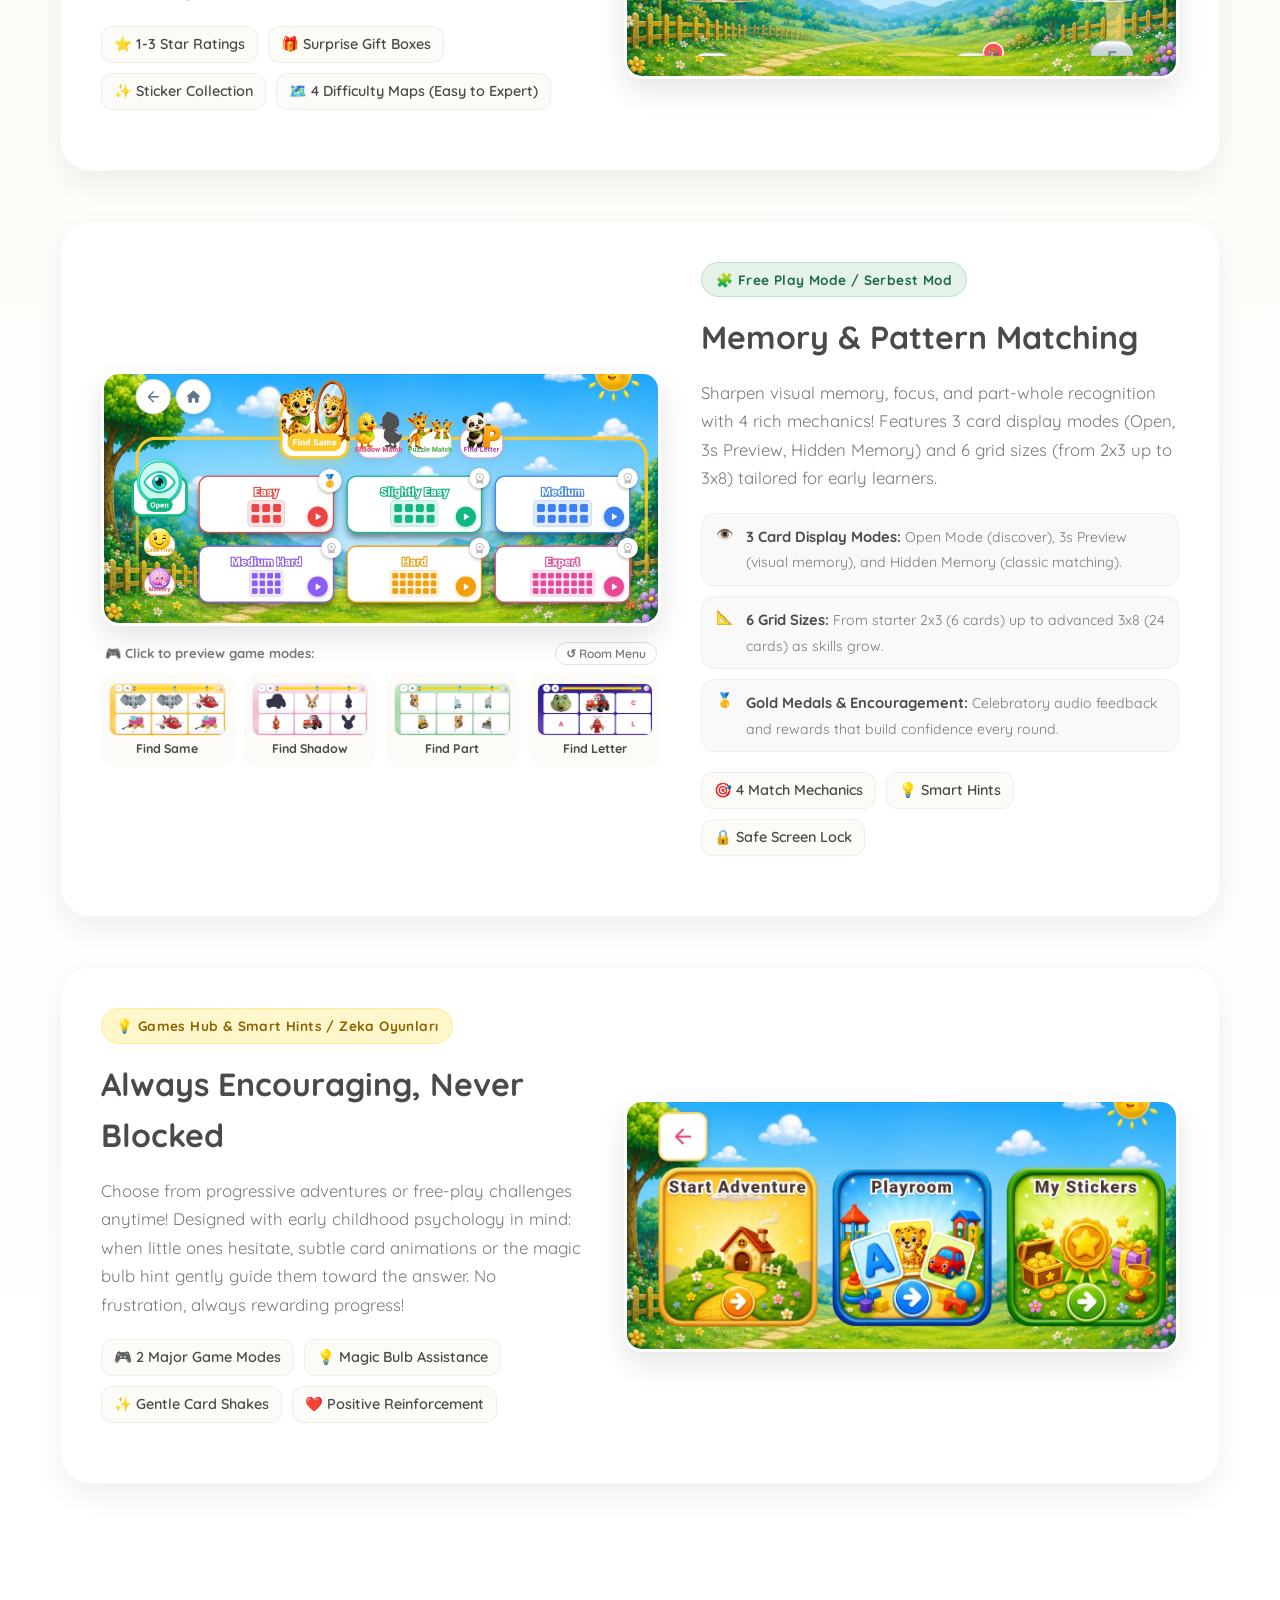
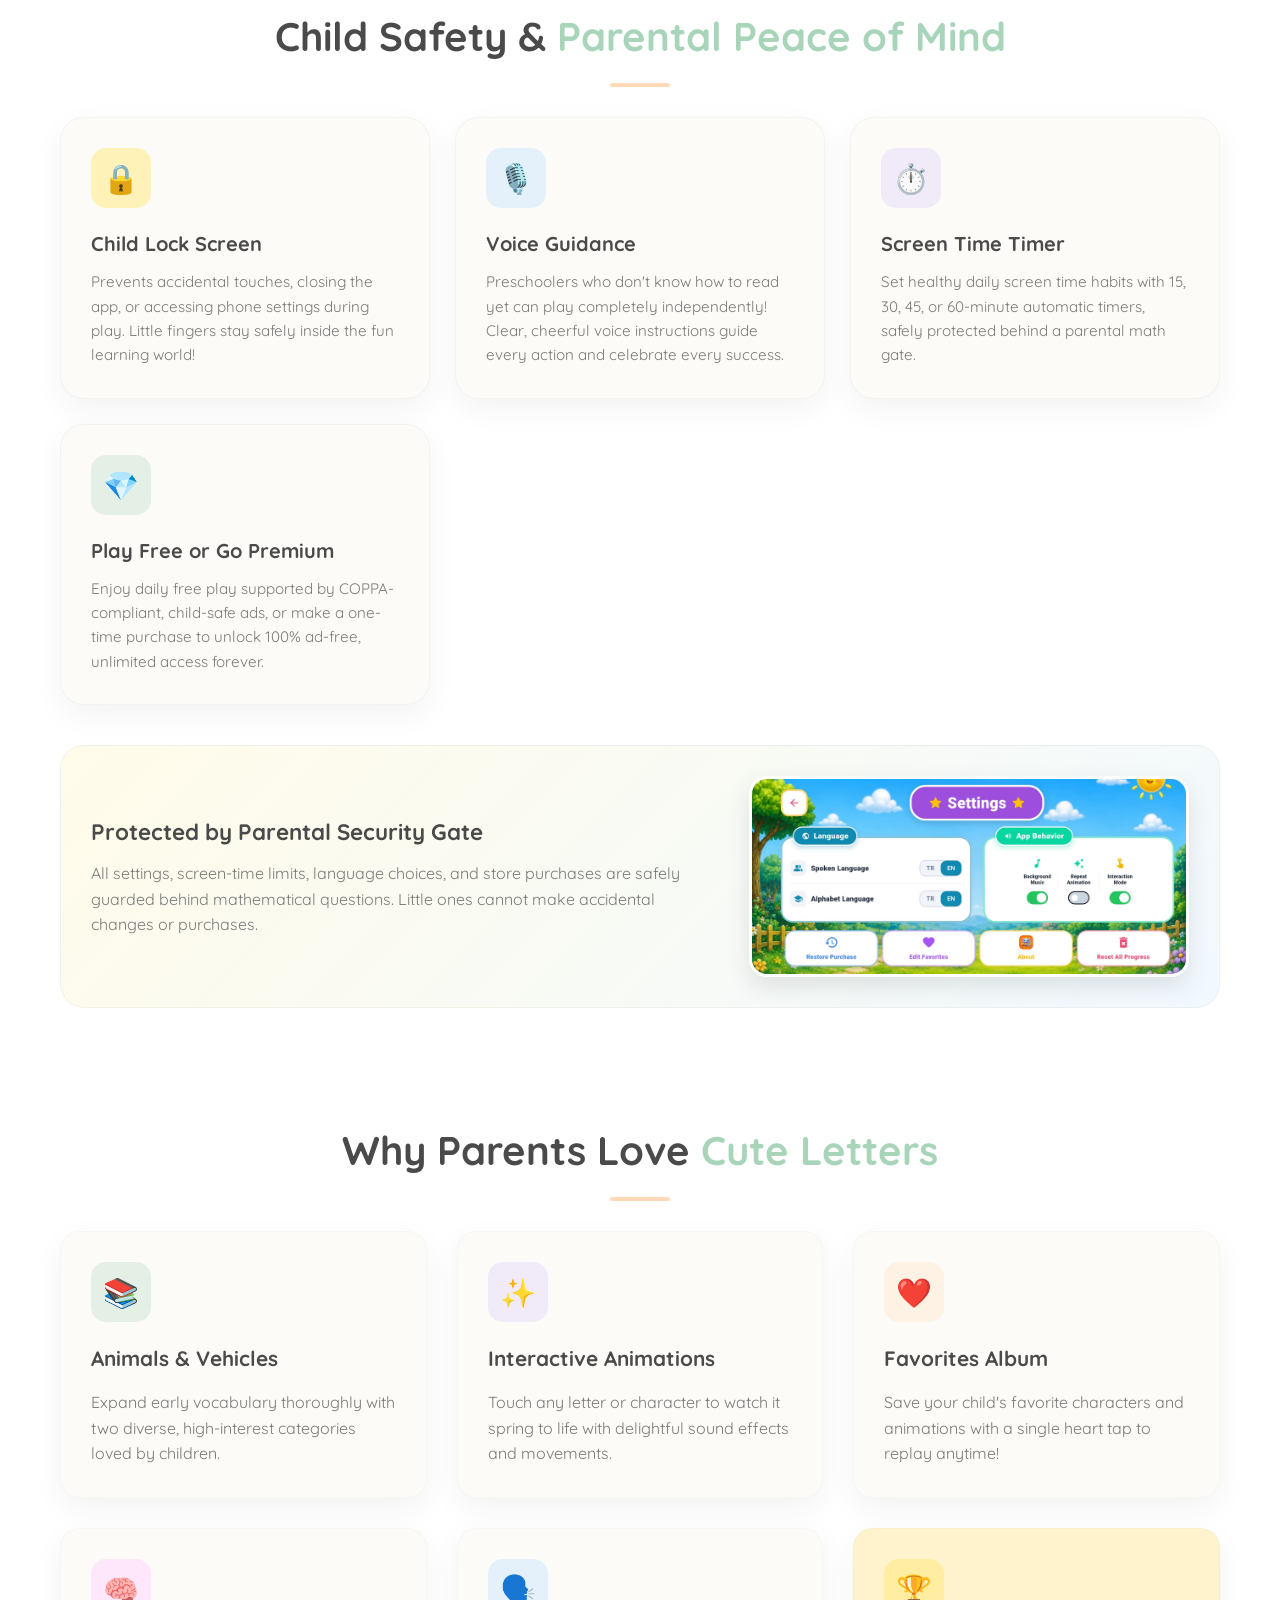
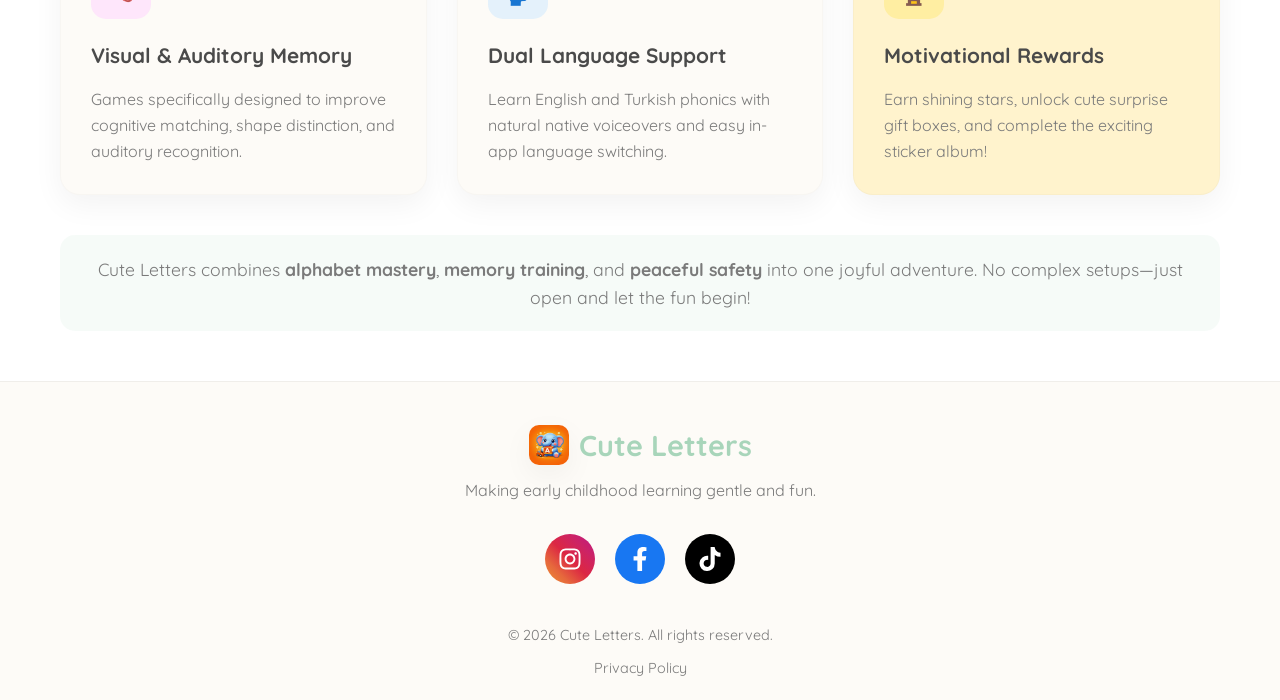
==== commit 1ac1f18e: "refactor: remove screenshots gallery section and navbar link" ====
--- a/index.html
+++ b/index.html
@@ -53,8 +53,6 @@
                 <a href="#safety" class="lang-tr hide">Güvenlik</a>
                 <a href="#features" class="lang-en">Features</a>
                 <a href="#features" class="lang-tr hide">Özellikler</a>
-                <a href="#screenshots" class="lang-en">Screenshots</a>
-                <a href="#screenshots" class="lang-tr hide">Galeri</a>
                 
                 <!-- Main Language Switcer -->
                 <div class="main-lang-switcher">
@@ -416,48 +414,6 @@
     </section>
 
 
-    <!-- Landscape Screenshots Section (Dynamic based on selected language) -->
-    <section id="screenshots" class="screenshots-section">
-        <div class="container">
-            <h2 class="section-title lang-en">Explore the App</h2>
-            <h2 class="section-title lang-tr hide">Uygulamayı İnceleyin</h2>
-            
-            <div class="gallery-wrapper">
-                <button class="gallery-nav prev-btn" aria-label="Previous">❮</button>
-                <!-- English Screenshots -->
-                <div class="gallery-grid lang-en">
-                    <img src="assets/en/en_main.jpeg" class="screenshot-image landscape" loading="lazy" alt="Cute Letters Main Screen">
-                    <img src="assets/en/en_animals.jpeg" class="screenshot-image landscape" loading="lazy" alt="Animals Alphabet">
-                    <img src="assets/en/en_vechiles.jpeg" class="screenshot-image landscape" loading="lazy" alt="Vehicles Alphabet">
-                    <img src="assets/en/en_games.jpg" class="screenshot-image landscape" loading="lazy" alt="Brain Games Hub">
-                    <img src="assets/en/en_adventure.jpeg" class="screenshot-image landscape" loading="lazy" alt="Adventure Map">
-                    <img src="assets/en/en_playroom.jpeg" class="screenshot-image landscape" loading="lazy" alt="Memory Playroom">
-                    <img src="assets/match-same.jpeg" class="screenshot-image landscape" loading="lazy" alt="Find Same Gameplay">
-                    <img src="assets/mach_shadow.jpeg" class="screenshot-image landscape" loading="lazy" alt="Find Shadow Gameplay">
-                    <img src="assets/match_part.jpeg" class="screenshot-image landscape" loading="lazy" alt="Find Part Gameplay">
-                    <img src="assets/match_letters.jpeg" class="screenshot-image landscape" loading="lazy" alt="Find Letter Gameplay">
-                    <img src="assets/en/en_setting.jpeg" class="screenshot-image landscape" loading="lazy" alt="Parental Settings & Lock">
-                    <img src="assets/en/en_cute_letters.jpeg" class="screenshot-image landscape" loading="lazy" alt="Interactive Letters">
-                </div>
-                
-                <!-- Turkish Screenshots -->
-                <div class="gallery-grid lang-tr hide">
-                    <img src="assets/tr/tr_main_page.jpeg" class="screenshot-image landscape" loading="lazy" alt="Cute Letters Ana Sayfa">
-                    <img src="assets/tr/tr_animals.jpeg" class="screenshot-image landscape" loading="lazy" alt="Hayvanlar Harf Dünyası">
-                    <img src="assets/tr/tr_vehicles.jpeg" class="screenshot-image landscape" loading="lazy" alt="Taşıtlar Harf Dünyası">
-                    <img src="assets/tr/tr_games.jpg" class="screenshot-image landscape" loading="lazy" alt="Zeka Oyunları Menüsü">
-                    <img src="assets/tr/tr_adventure.jpeg" class="screenshot-image landscape" loading="lazy" alt="Aşamalı Macera Haritası">
-                    <img src="assets/tr/tr_play_room.jpeg" class="screenshot-image landscape" loading="lazy" alt="Hafıza ve Eşleştirme Odası">
-                    <img src="assets/match-same.jpeg" class="screenshot-image landscape" loading="lazy" alt="Aynısını Bul Oyunu">
-                    <img src="assets/mach_shadow.jpeg" class="screenshot-image landscape" loading="lazy" alt="Gölgesini Bul Oyunu">
-                    <img src="assets/match_part.jpeg" class="screenshot-image landscape" loading="lazy" alt="Parçasını Bul Oyunu">
-                    <img src="assets/match_letters.jpeg" class="screenshot-image landscape" loading="lazy" alt="Harfini Bul Oyunu">
-                    <img src="assets/tr/tr_settings.jpeg" class="screenshot-image landscape" loading="lazy" alt="Ebeveyn Ayarları ve Ekran Kilidi">
-                </div>
-                <button class="gallery-nav next-btn" aria-label="Next">❯</button>
-            </div>
-        </div>
-    </section>
 
     <!-- Footer with Socials -->
     <footer class="site-footer">
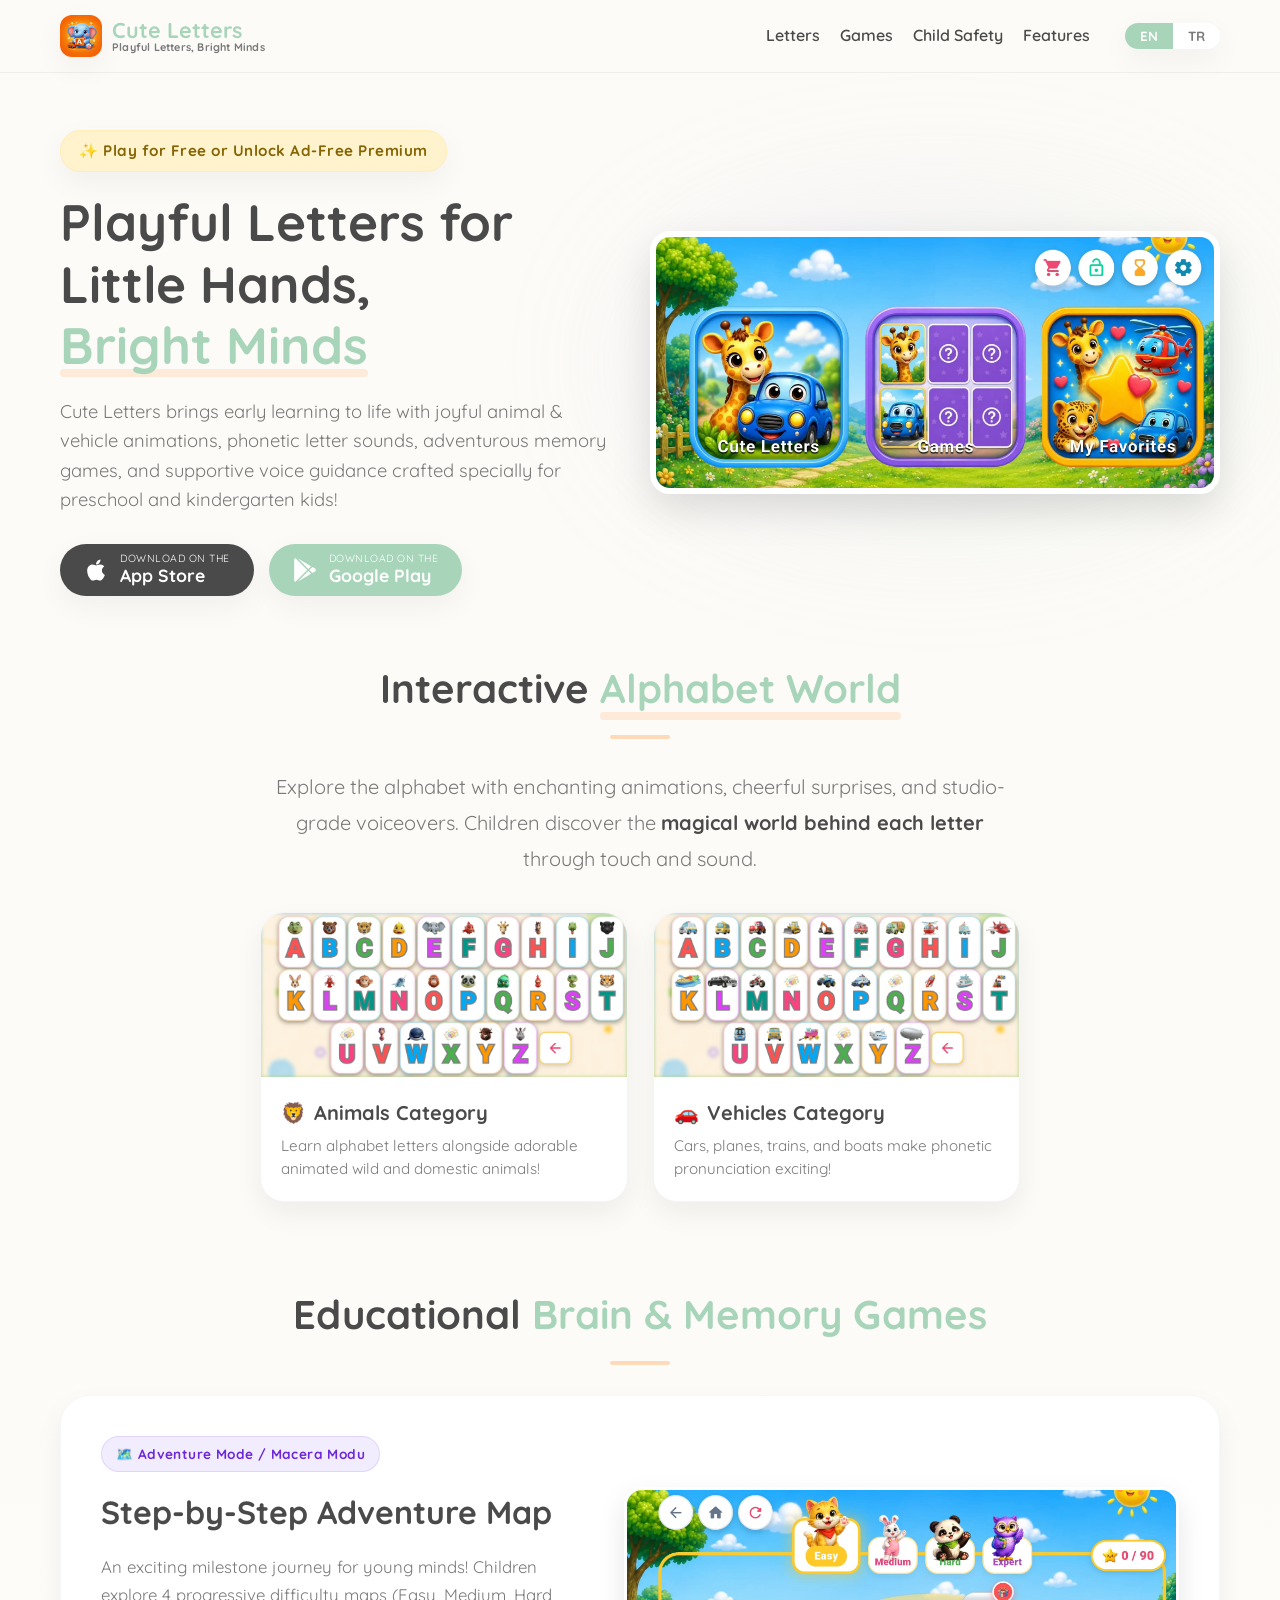
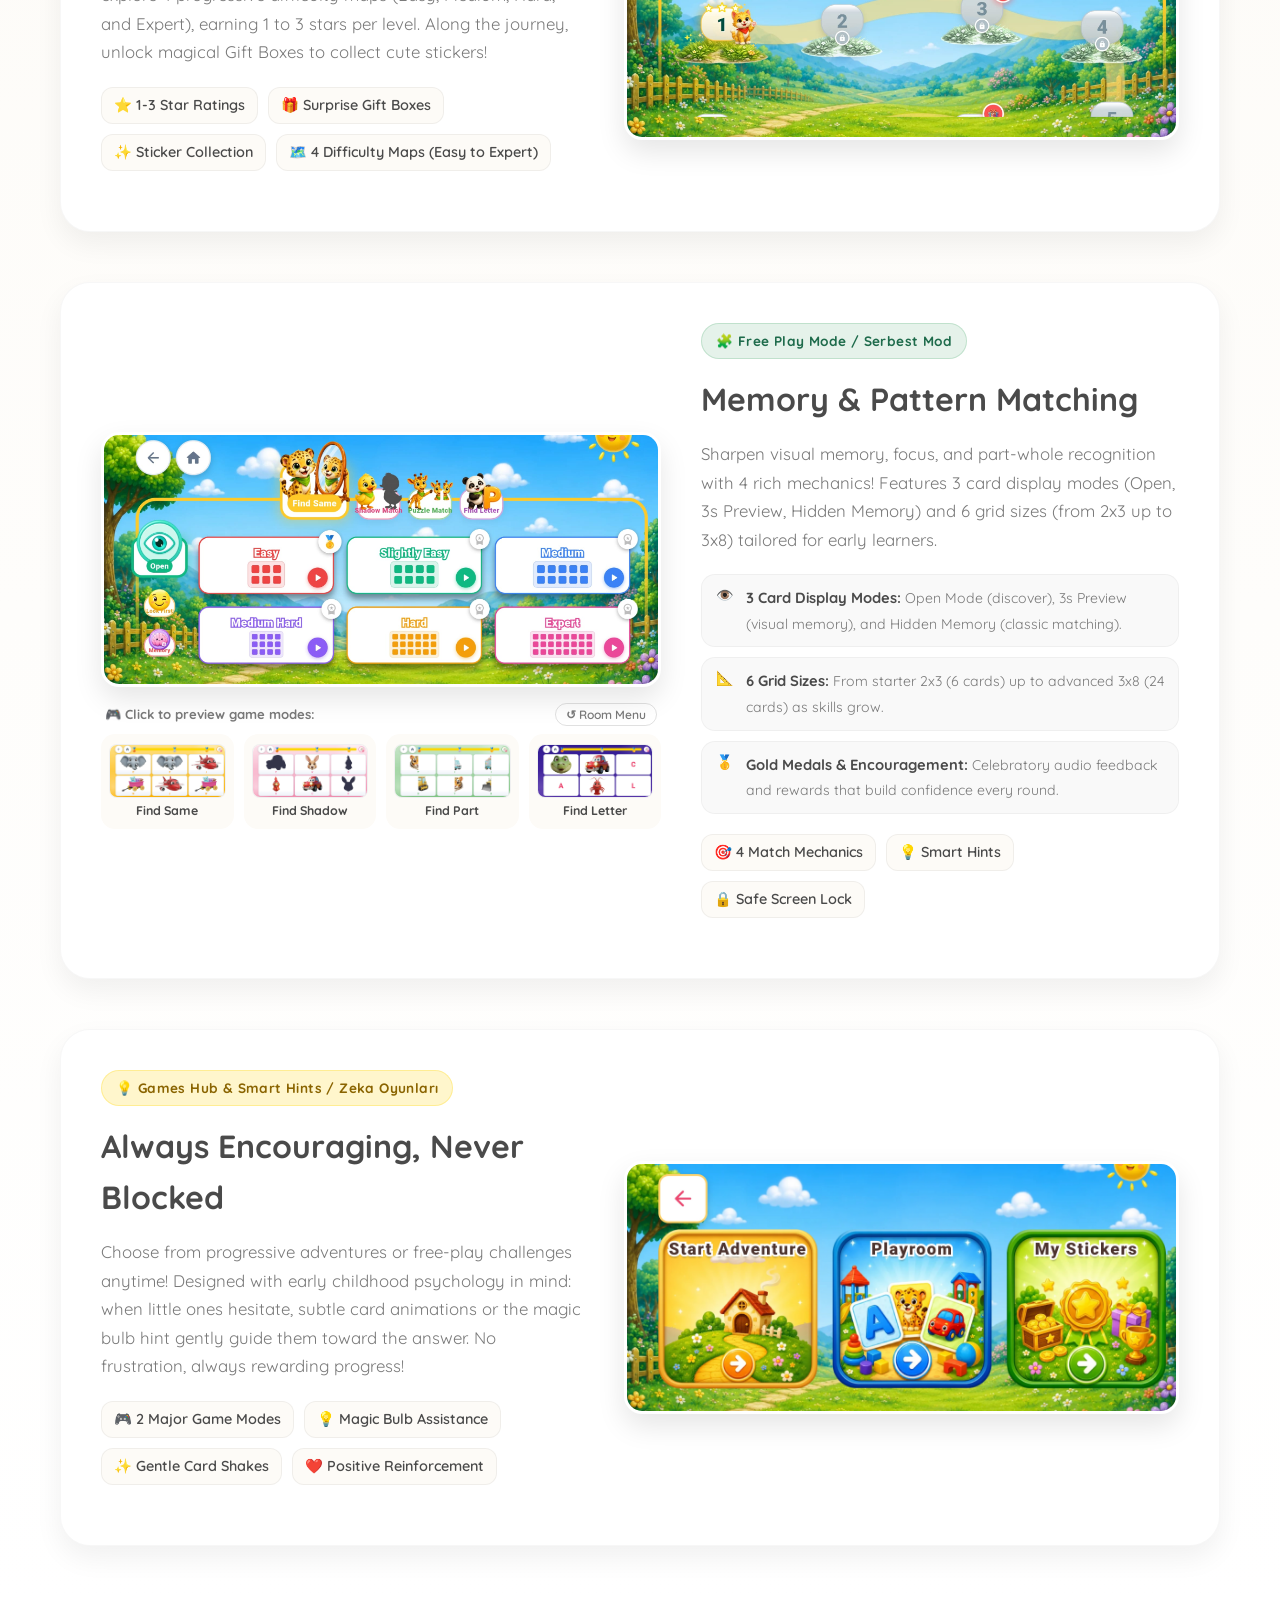
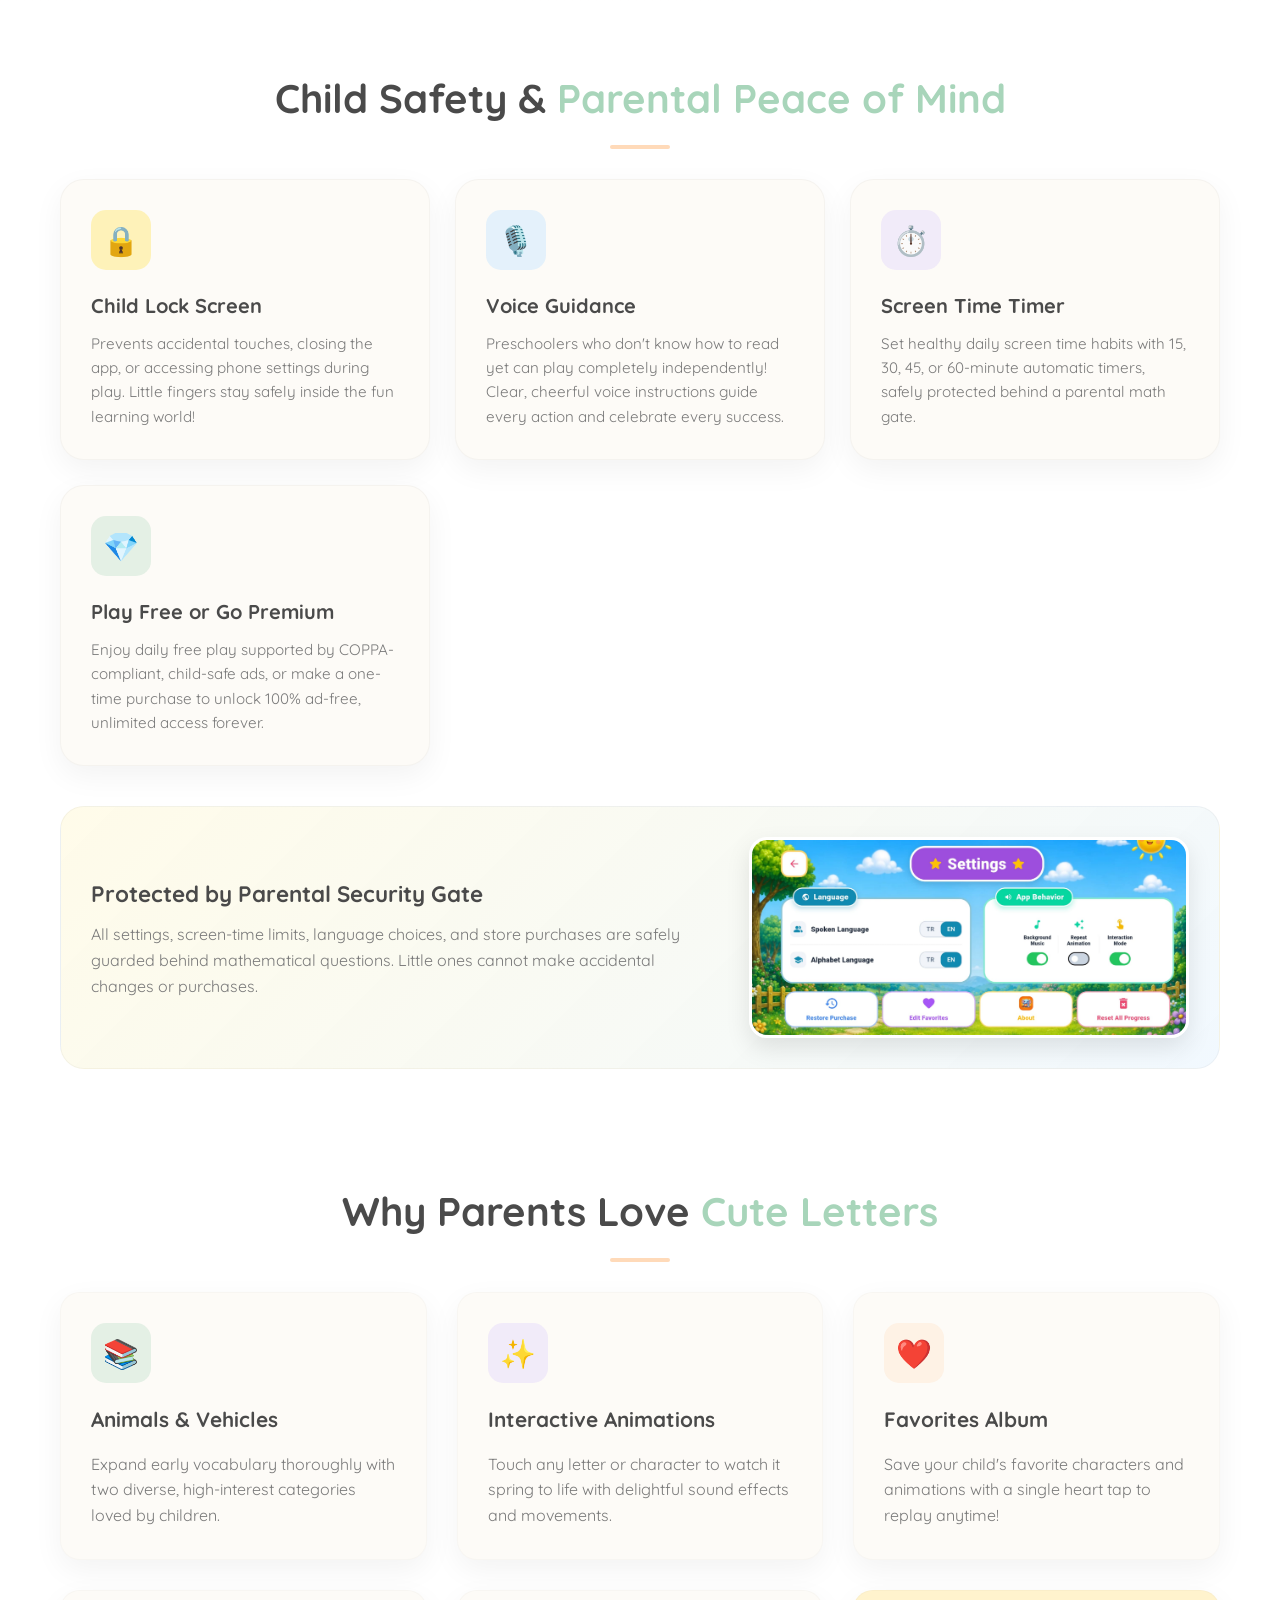
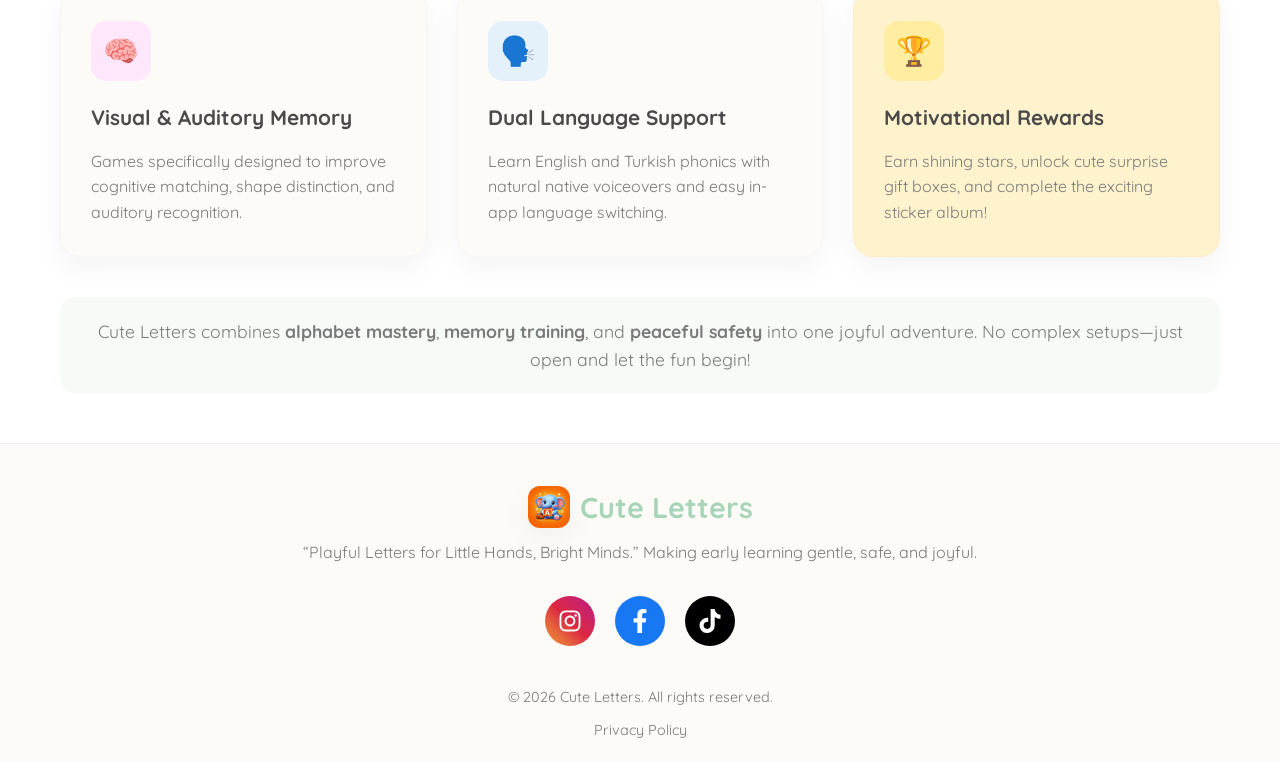
==== commit aab413d6: "feat(branding): integrate brand motto 'Minik Parmaklara Neşeli Harfler, Parlak Zihinler'" ====
--- a/index.html
+++ b/index.html
@@ -3,7 +3,7 @@
 <head>
     <meta charset="UTF-8">
     <meta name="viewport" content="width=device-width, initial-scale=1.0">
-    <title>Cute Letters - Learning Made Fun</title>
+    <title>Cute Letters - Minik Parmaklara Neşeli Harfler, Parlak Zihinler</title>
     
     <!-- Favicon -->
     <link rel="icon" type="image/png" href="assets/ana_icon.png">
@@ -35,7 +35,11 @@
         <div class="container nav-container">
             <div class="logo">
                 <img src="assets/ana_icon.png" alt="Icon" class="nav-icon" onerror="this.style.display='none'">
-                <span class="logo-text">Cute Letters</span>
+                <div class="logo-text-group">
+                    <span class="logo-text">Cute Letters</span>
+                    <span class="logo-tagline lang-en">Playful Letters, Bright Minds</span>
+                    <span class="logo-tagline lang-tr hide">Neşeli Harfler, Parlak Zihinler</span>
+                </div>
             </div>
             
             <div class="hamburger" id="hamburger">
@@ -70,8 +74,8 @@
                 <div class="hero-badge lang-en">✨ Play for Free or Unlock Ad-Free Premium</div>
                 <div class="hero-badge lang-tr hide">✨ Günlük Ücretsiz Oyna veya Reklamsız Premium'a Geç</div>
                 
-                <h1 class="hero-title lang-en">Learn Letters & <span class="highlight">Brain Games</span> for Kids</h1>
-                <h1 class="hero-title lang-tr hide">Harfleri Keşfet, <span class="highlight">Zeka Oyunları</span> ile Eğlen!</h1>
+                <h1 class="hero-title lang-en">Playful Letters for Little Hands, <span class="highlight">Bright Minds</span></h1>
+                <h1 class="hero-title lang-tr hide">Minik Parmaklara Neşeli Harfler, <span class="highlight">Parlak Zihinler</span></h1>
                 
                 <p class="hero-subtitle lang-en">Cute Letters brings early learning to life with joyful animal & vehicle animations, phonetic letter sounds, adventurous memory games, and supportive voice guidance crafted specially for preschool and kindergarten kids!</p>
                 <p class="hero-subtitle lang-tr hide">Cute Letters; sevimli hayvan ve taşıt animasyonları, sesli harf telaffuzları, eğitici hafıza oyunları, akıllı çocuk kilidi ve sesli yönlendirmelerle okul öncesi öğrenmeyi eğlenceli bir maceraya dönüştürür!</p>
@@ -420,8 +424,8 @@
         <div class="container footer-container">
             <div class="footer-brand">
                 <h3><img src="assets/ana_icon.png" alt="" class="nav-icon" onerror="this.style.display='none'"> Cute Letters</h3>
-                <p class="lang-en">Making early childhood learning gentle and fun.</p>
-                <p class="lang-tr hide">Okul öncesi öğrenmeyi eğlenceli ve keyifli hale getiriyoruz.</p>
+                <p class="lang-en">“Playful Letters for Little Hands, Bright Minds.” Making early learning gentle, safe, and joyful.</p>
+                <p class="lang-tr hide">“Minik Parmaklara Neşeli Harfler, Parlak Zihinler.” Okul öncesi öğrenmeyi eğlenceli, güvenli ve ilham verici kılıyoruz.</p>
             </div>
             
             <div class="social-links">
--- a/styles.css
+++ b/styles.css
@@ -78,8 +78,10 @@
 .navbar { padding: 15px 0; position: fixed; width: 100%; top: 0; z-index: 1000; background-color: rgba(253, 251, 247, 0.95); backdrop-filter: blur(10px); border-bottom: 1px solid rgba(0,0,0,0.05); transition: box-shadow 0.3s; }
 .nav-container { display: flex; justify-content: space-between; align-items: center; }
 .logo { display: flex; align-items: center; gap: 10px; }
-.nav-icon { width: 40px; height: 40px; border-radius: 10px; box-shadow: var(--shadow-soft); }
-.logo-text { font-size: 1.5rem; font-weight: 700; color: var(--primary-color); }
+.nav-icon { width: 42px; height: 42px; border-radius: 12px; box-shadow: var(--shadow-soft); }
+.logo-text-group { display: flex; flex-direction: column; justify-content: center; }
+.logo-text { font-size: 1.35rem; font-weight: 800; color: var(--primary-color); line-height: 1.1; }
+.logo-tagline { font-size: 0.68rem; font-weight: 700; color: var(--text-secondary); letter-spacing: 0.2px; line-height: 1.2; }
 
 .nav-links { display: flex; align-items: center; gap: 20px; }
 .nav-links a { font-weight: 600; transition: var(--transition); }
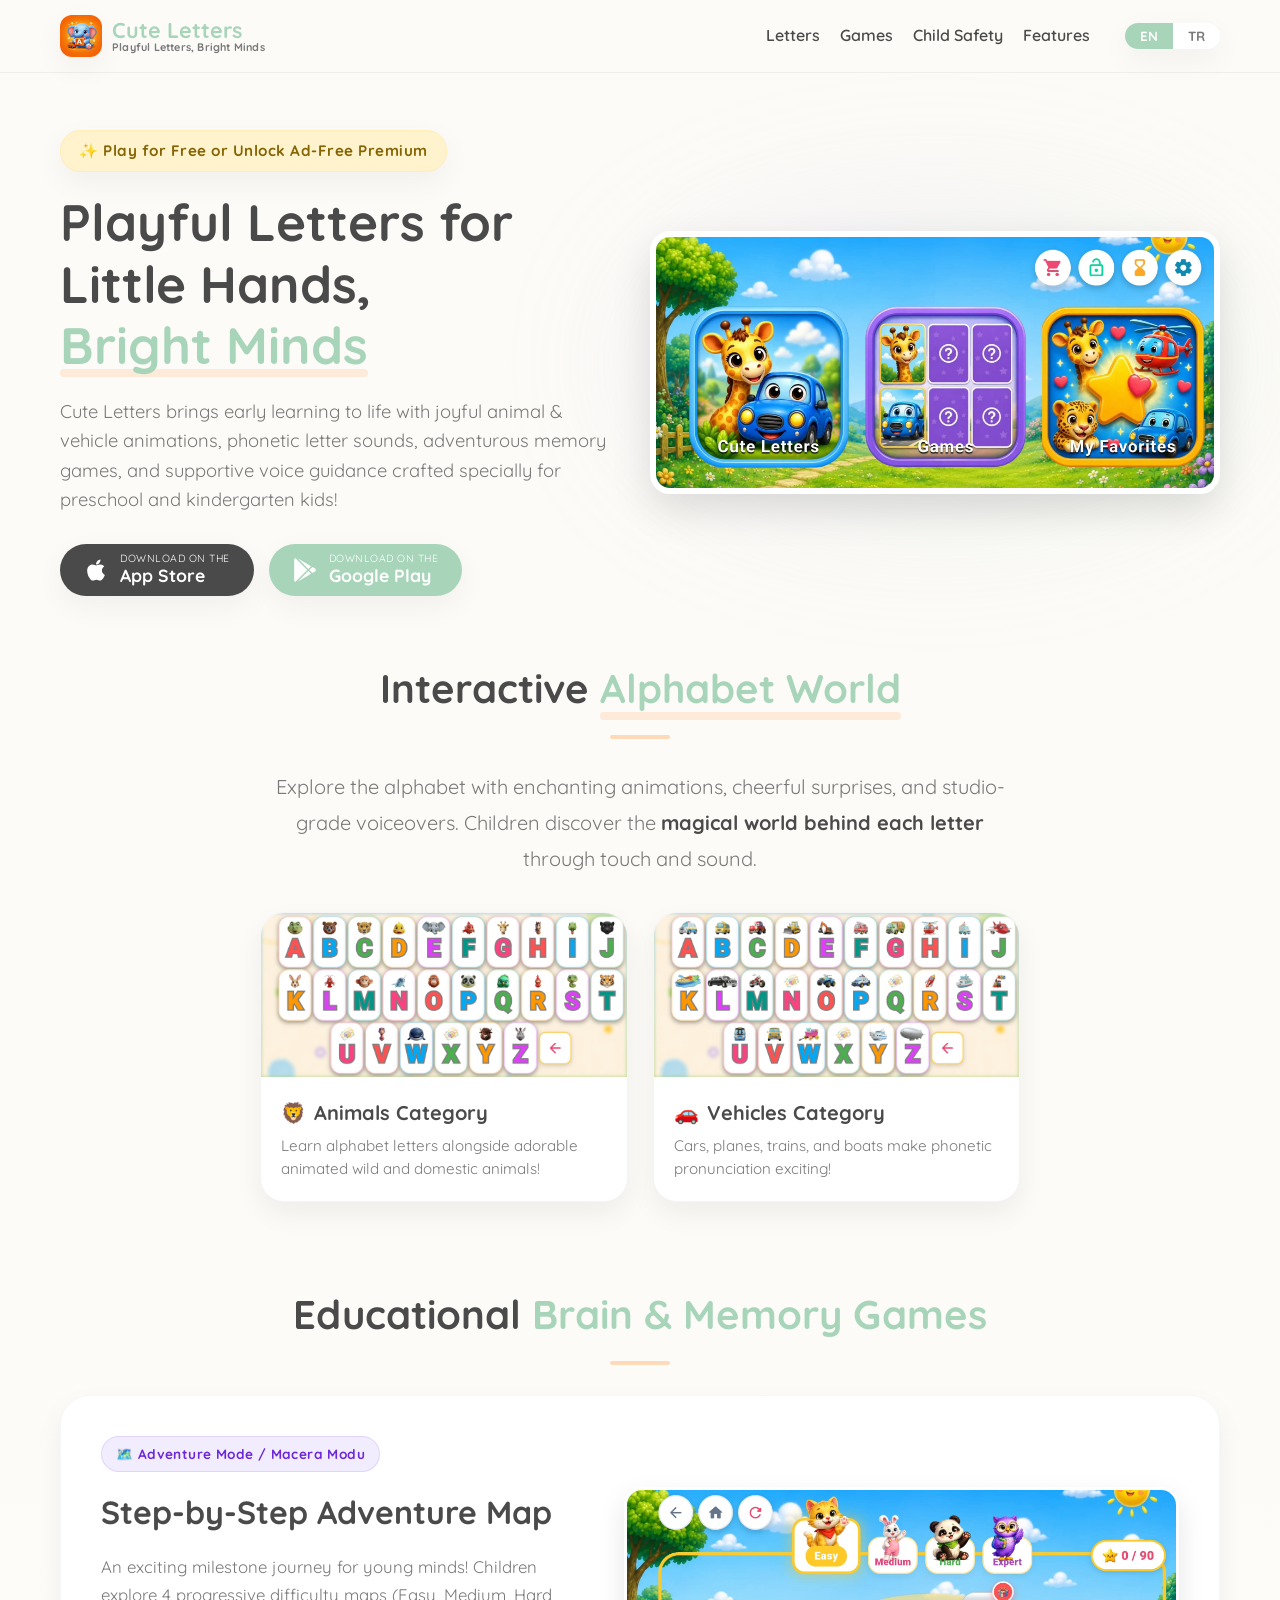
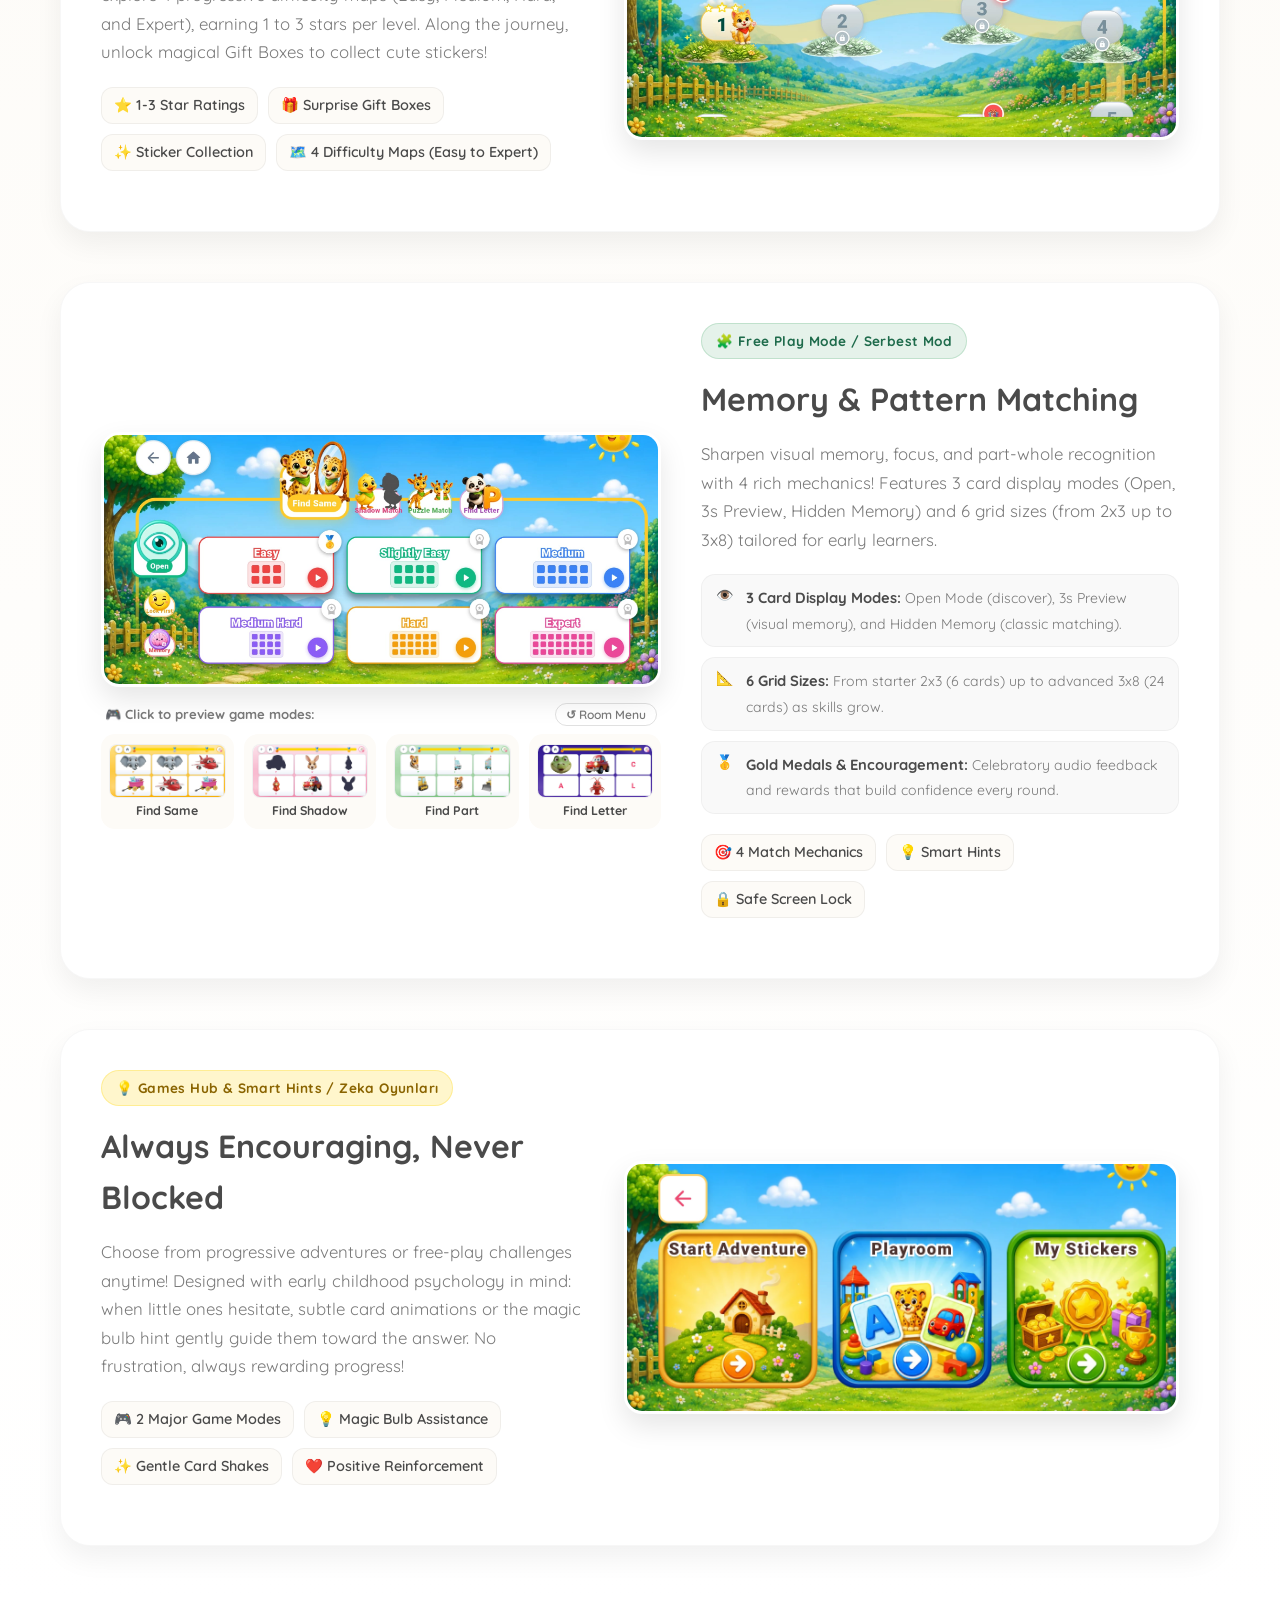
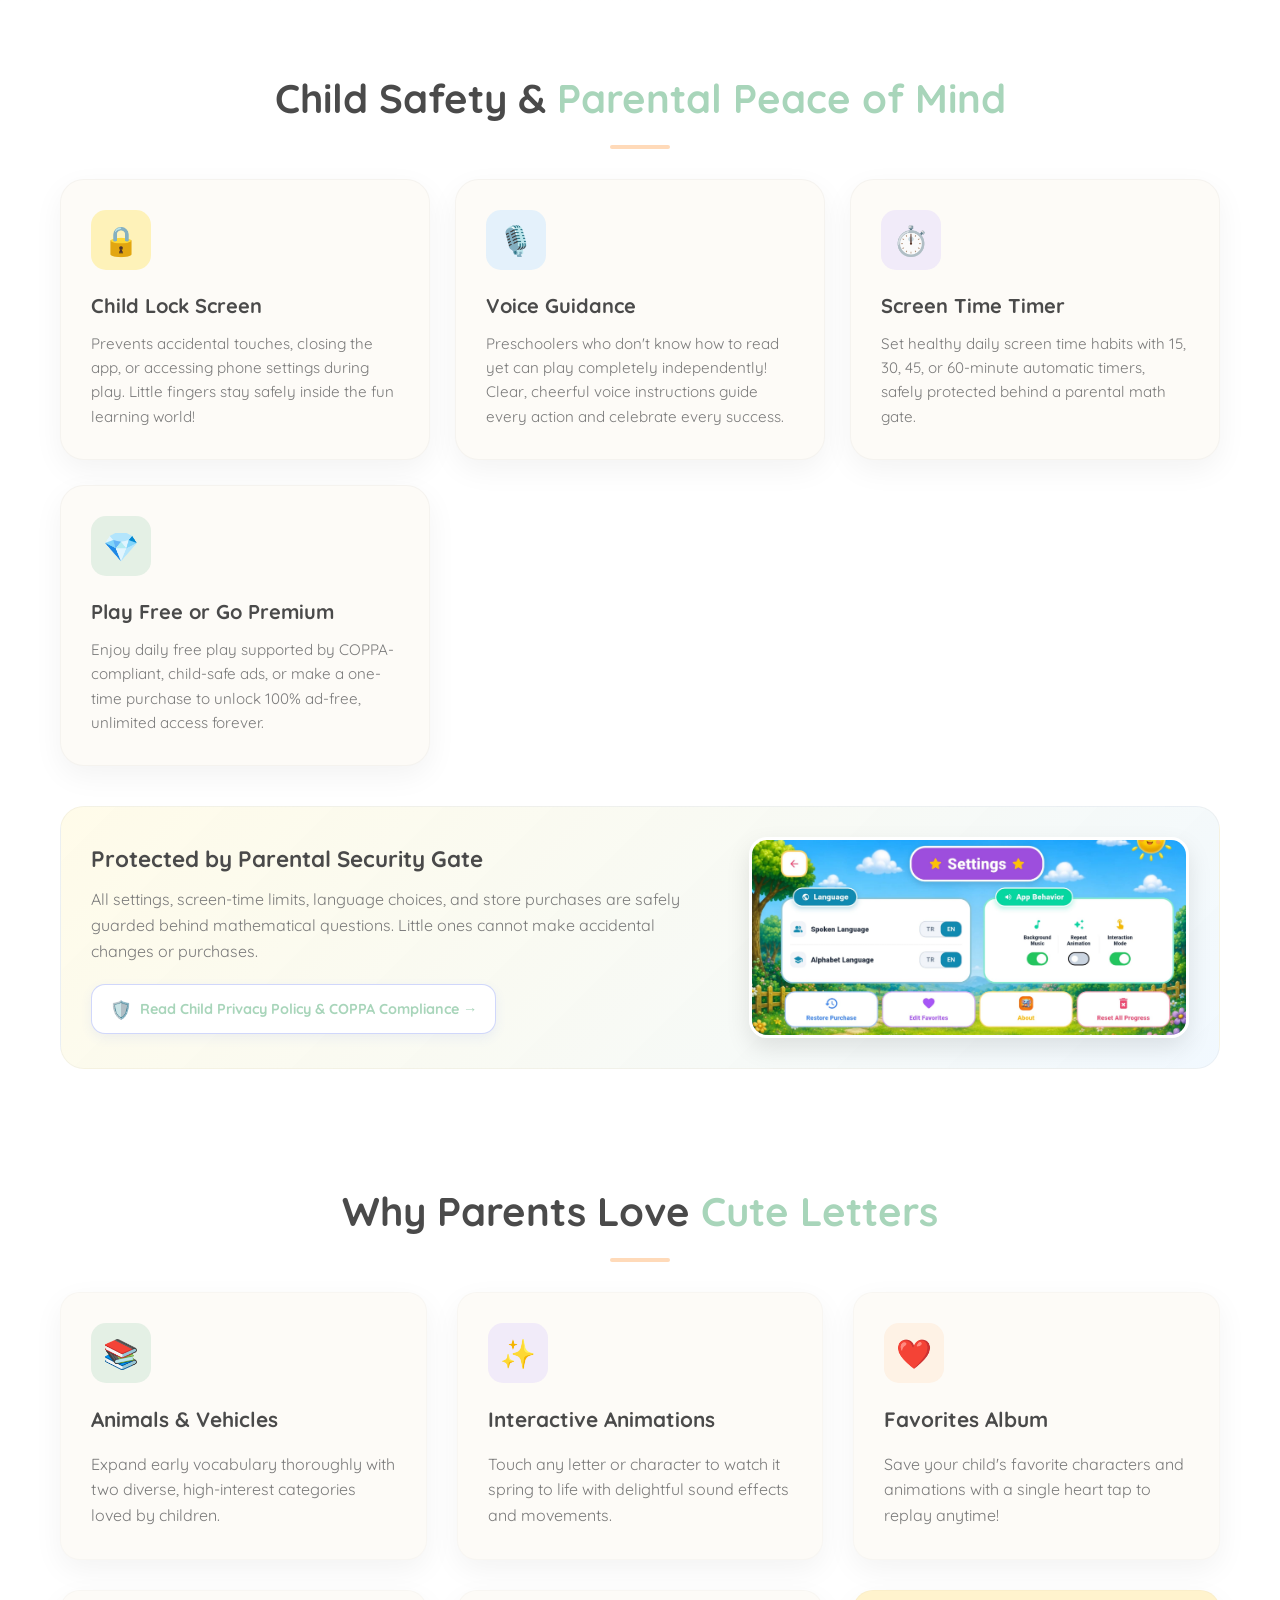
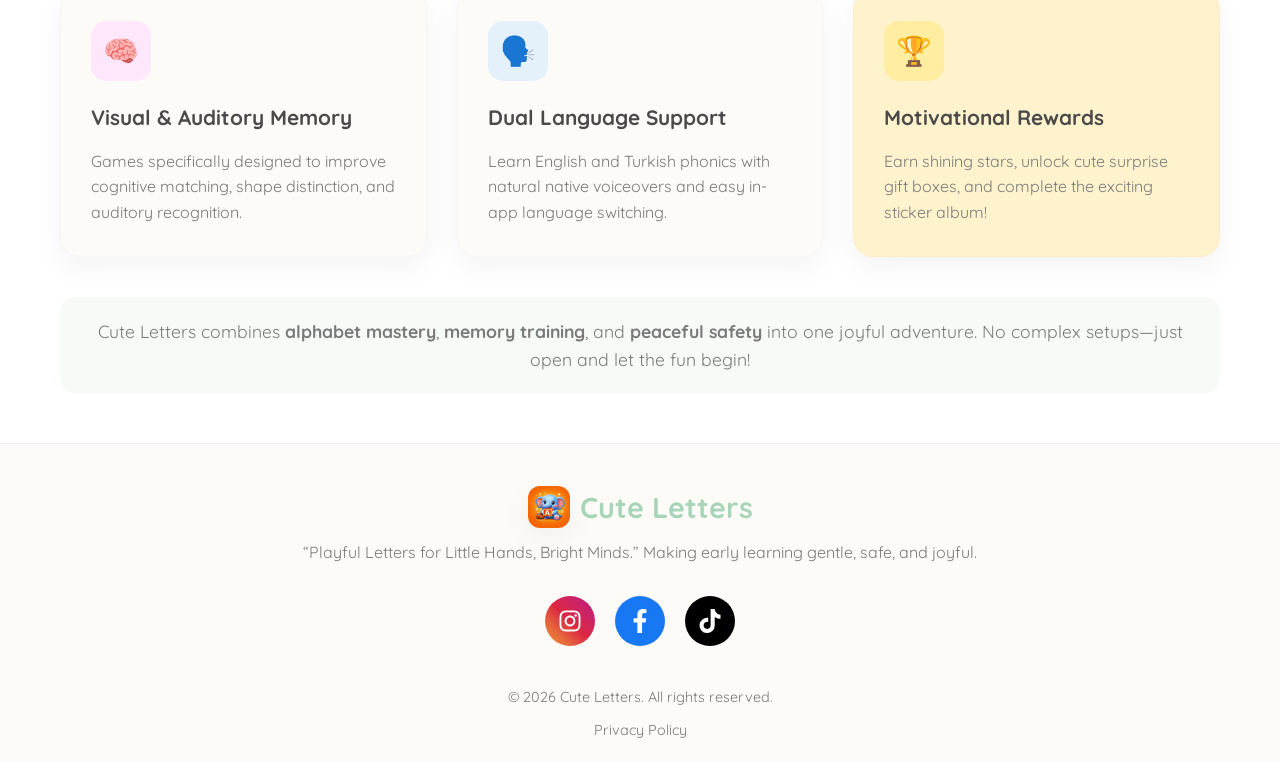
==== commit 8b6e368d: "feat(safety): add privacy policy & safety compliance link inside child safety section" ====
--- a/index.html
+++ b/index.html
@@ -344,6 +344,14 @@
                     <h3 class="lang-tr hide">Ebeveyn Güvenlik Kapısı ile Koruma Altında</h3>
                     <p class="lang-en">All settings, screen-time limits, language choices, and store purchases are safely guarded behind mathematical questions. Little ones cannot make accidental changes or purchases.</p>
                     <p class="lang-tr hide">Tüm ayarlar, süre sınırlayıcılar, dil tercihleri ve mağaza satın alımları matematiksel güvenlik sorusuyla korunur. Çocuklar ebeveynden habersiz ayarlara giremez veya satın alma yapamaz.</p>
+                    
+                    <div class="safety-policy-link-wrap">
+                        <a href="privacy.html" class="safety-policy-btn">
+                            <span class="policy-icon">🛡️</span>
+                            <span class="lang-en">Read Child Privacy Policy & COPPA Compliance →</span>
+                            <span class="lang-tr hide">Çocuk Gizlilik Politikası ve Güvenlik Standartları →</span>
+                        </a>
+                    </div>
                 </div>
                 <div class="safety-banner-media">
                     <img src="assets/en/en_setting.jpeg" alt="Parental Settings" class="safety-banner-img lang-en">
--- a/styles.css
+++ b/styles.css
@@ -357,12 +357,22 @@
     border-radius: 18px; border: 3px solid var(--white);
     box-shadow: 0 10px 25px rgba(0,0,0,0.1); display: block;
 }
-
-
-/* Video Section */
-.video-section { padding: 50px 0; background-color: var(--bg-color); }
-.video-container { max-width: 800px; margin: 0 auto; border-radius: 24px; overflow: hidden; position: relative; box-shadow: var(--shadow-soft); }
-.video-container.landscape { aspect-ratio: 16/9; }
+.safety-policy-link-wrap {
+    margin-top: 20px;
+}
+.safety-policy-btn {
+    display: inline-flex; align-items: center; gap: 8px;
+    padding: 10px 18px; background: var(--white);
+    color: var(--primary-color); border: 1.5px solid rgba(67, 97, 238, 0.25);
+    border-radius: 14px; font-size: 0.9rem; font-weight: 700;
+    box-shadow: 0 4px 12px rgba(67, 97, 238, 0.08);
+    transition: all 0.25s ease;
+}
+.safety-policy-btn:hover {
+    transform: translateY(-2px); border-color: var(--primary-color);
+    box-shadow: 0 6px 18px rgba(67, 97, 238, 0.16); background: #ffffff;
+}
+.policy-icon { font-size: 1.1rem; }
 .video-placeholder { width: 100%; height: 100%; background: linear-gradient(45deg, var(--primary-color), var(--secondary-color)); display: flex; flex-direction: column; justify-content: center; align-items: center; color: var(--white); font-size: 1.5rem; font-weight: 600; }
 
 .play-icon { width: 64px; height: 64px; margin-bottom: 15px; background: rgba(255,255,255,0.3); border-radius: 50%; padding: 15px; cursor: pointer; transition: var(--transition); }
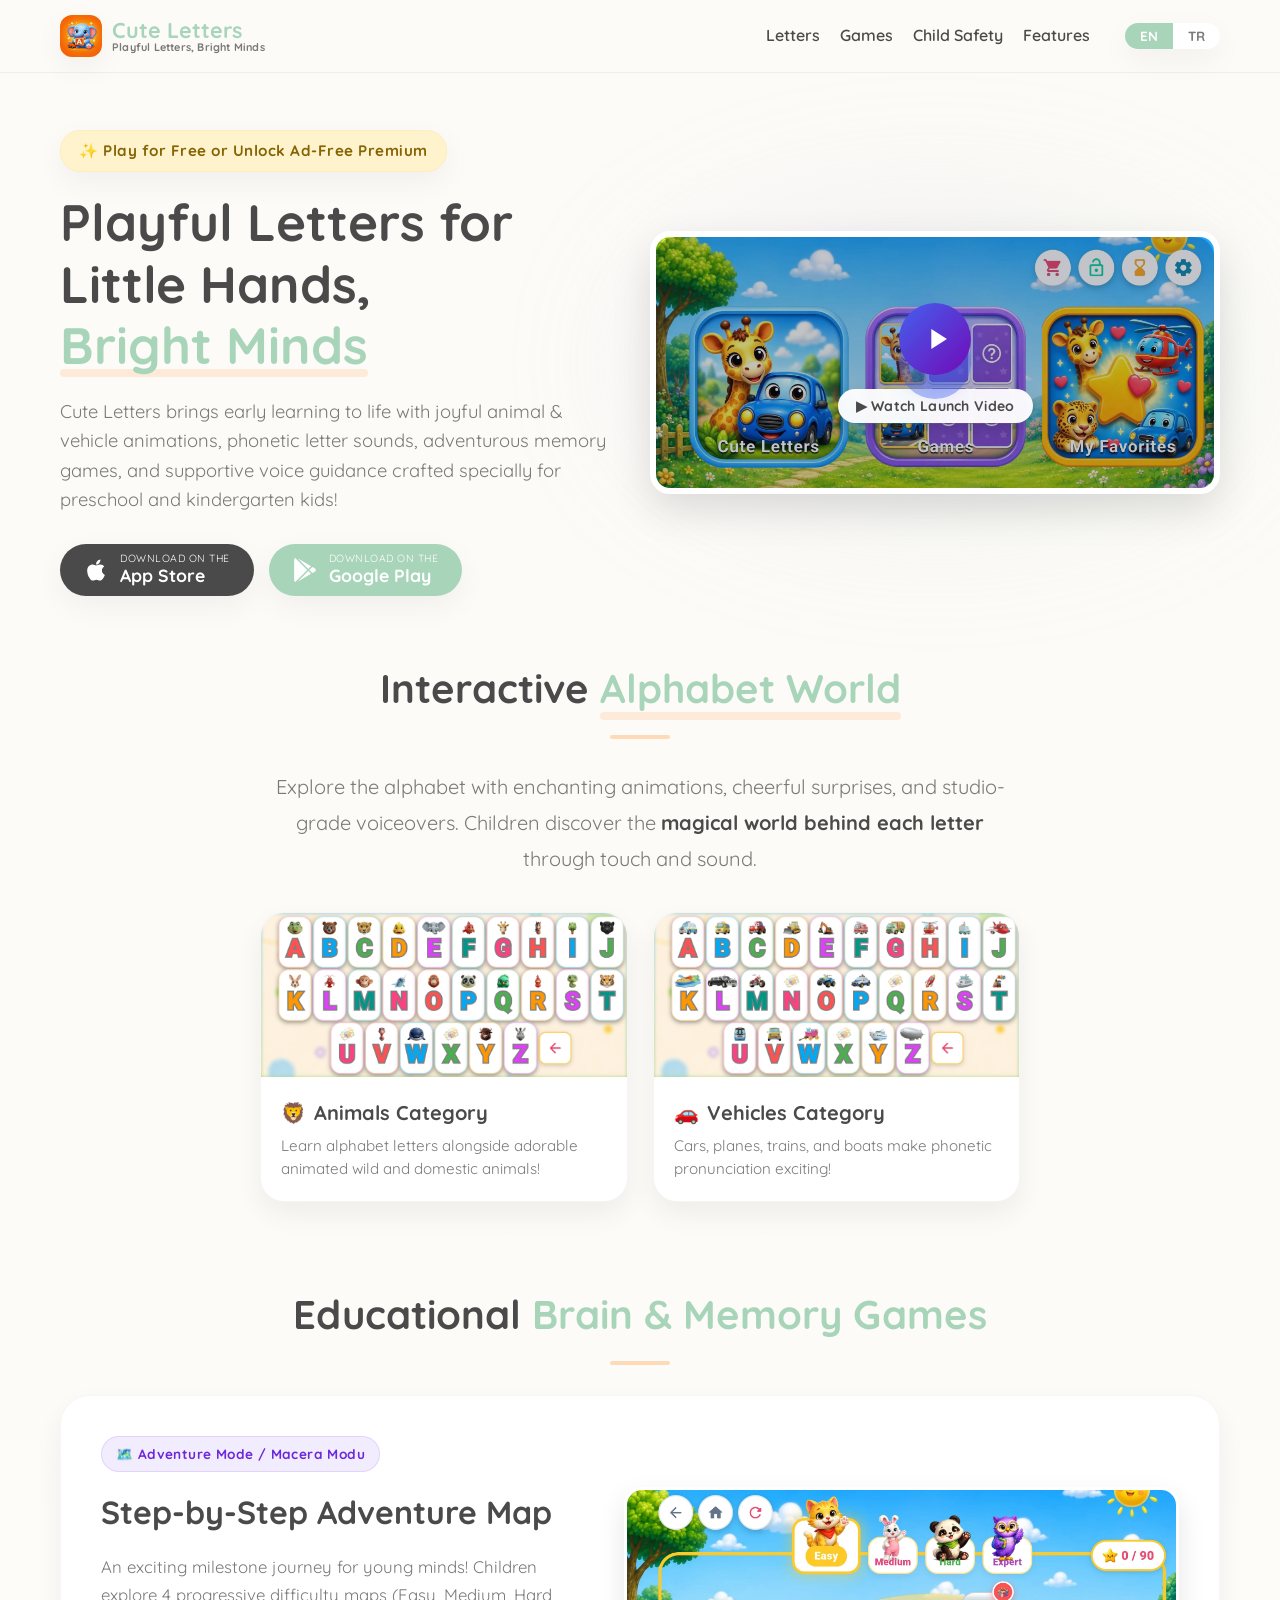
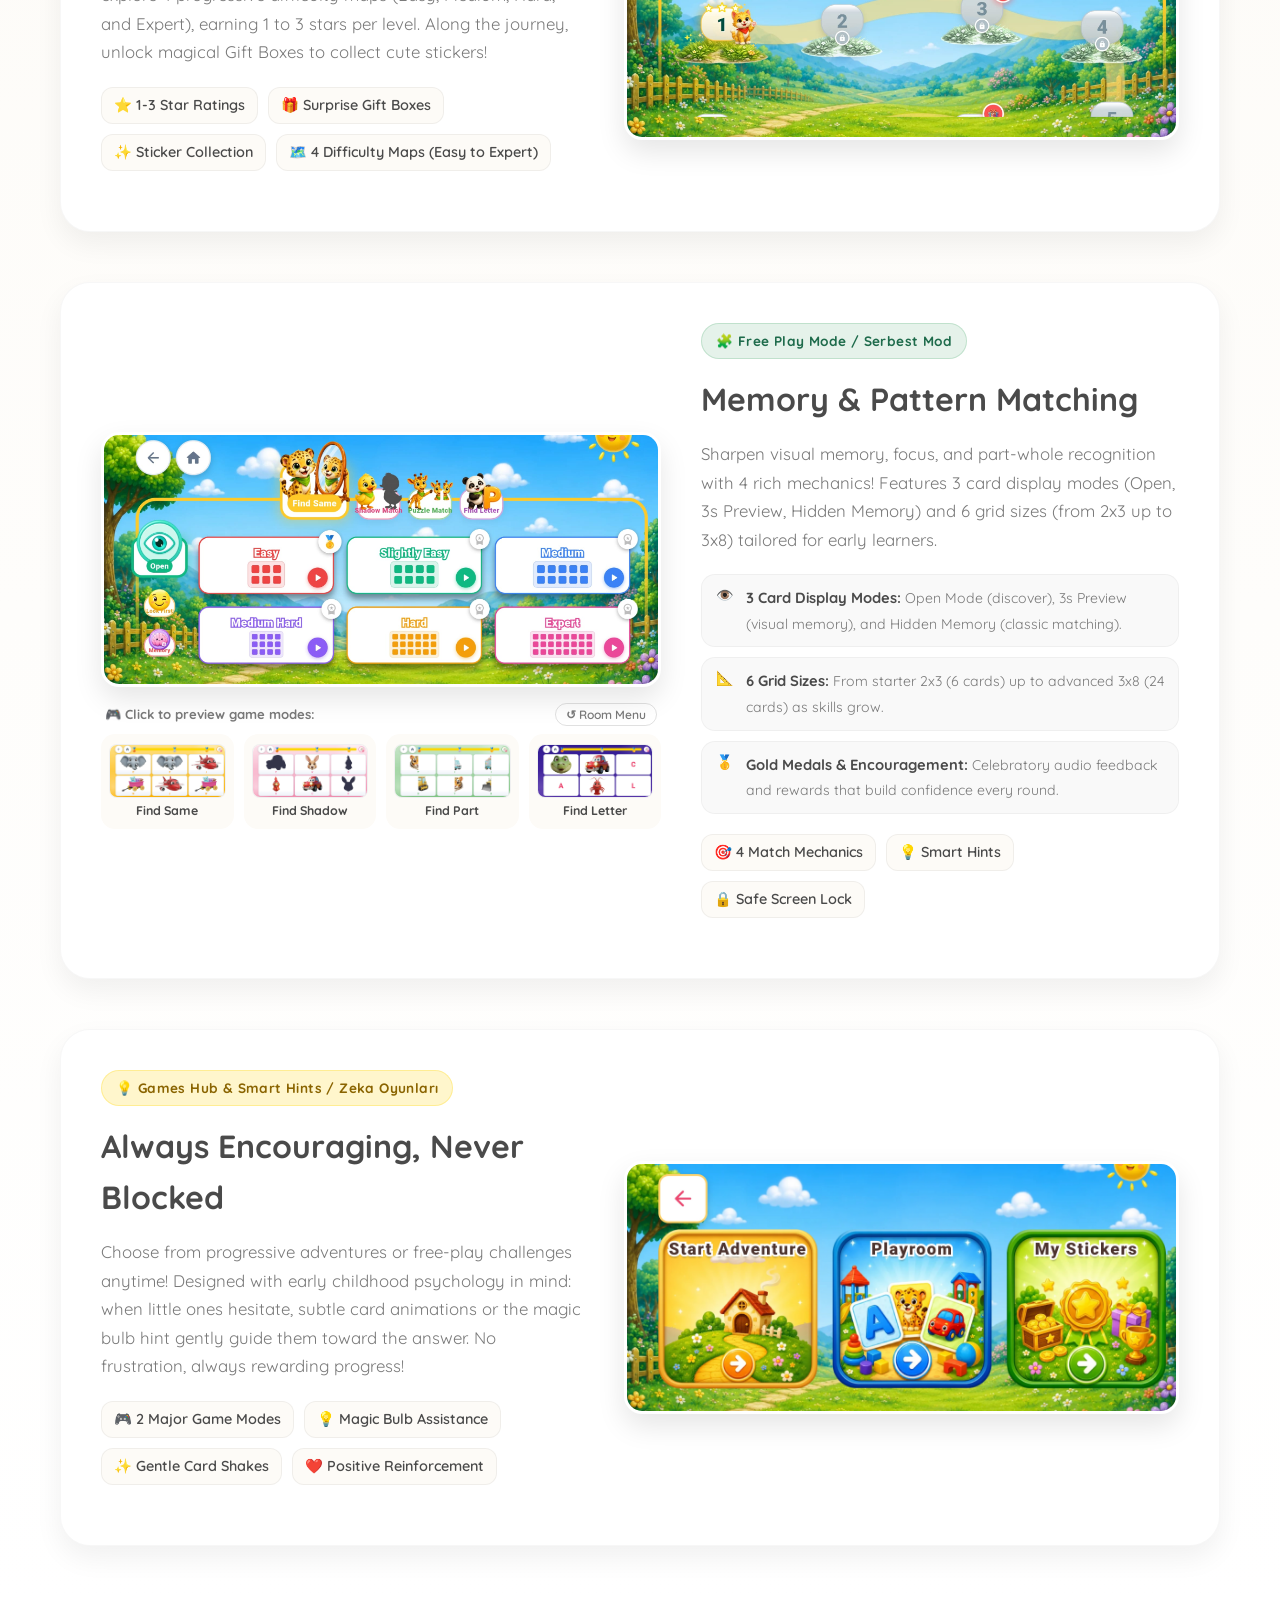
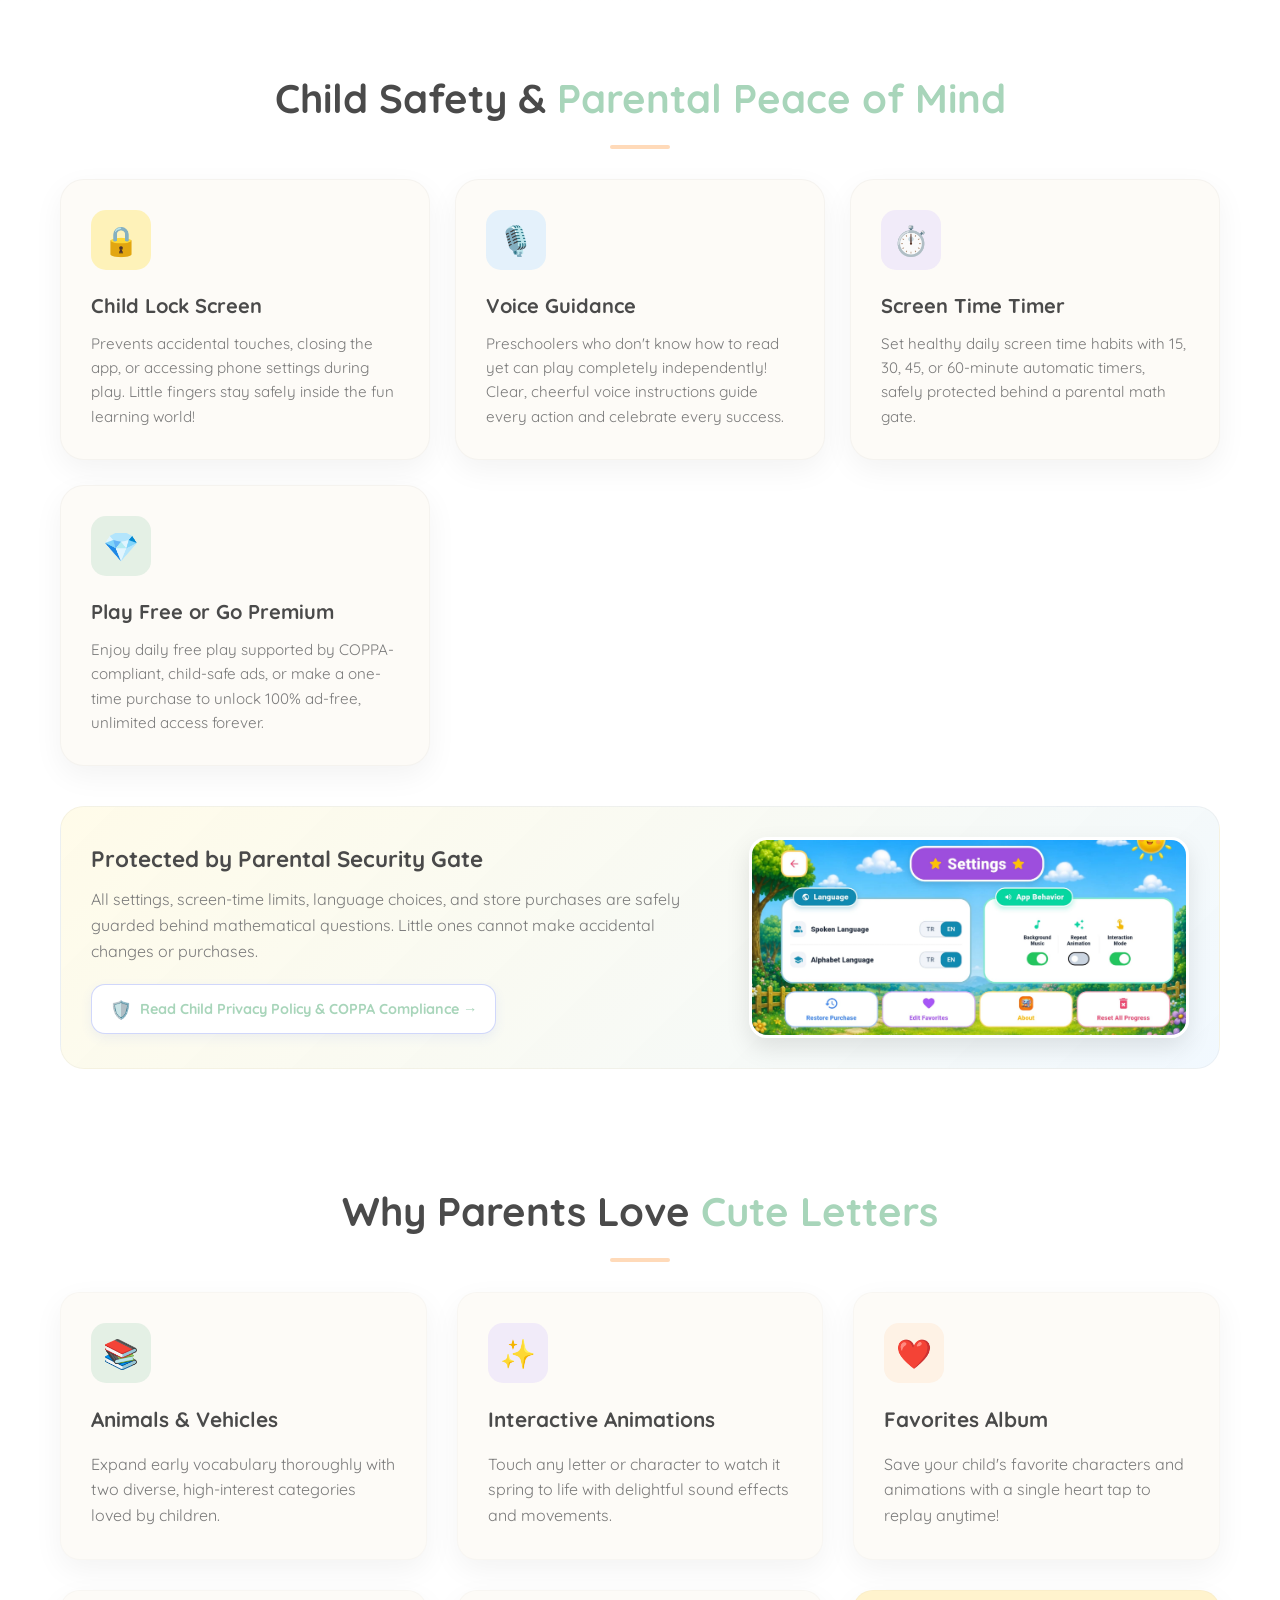
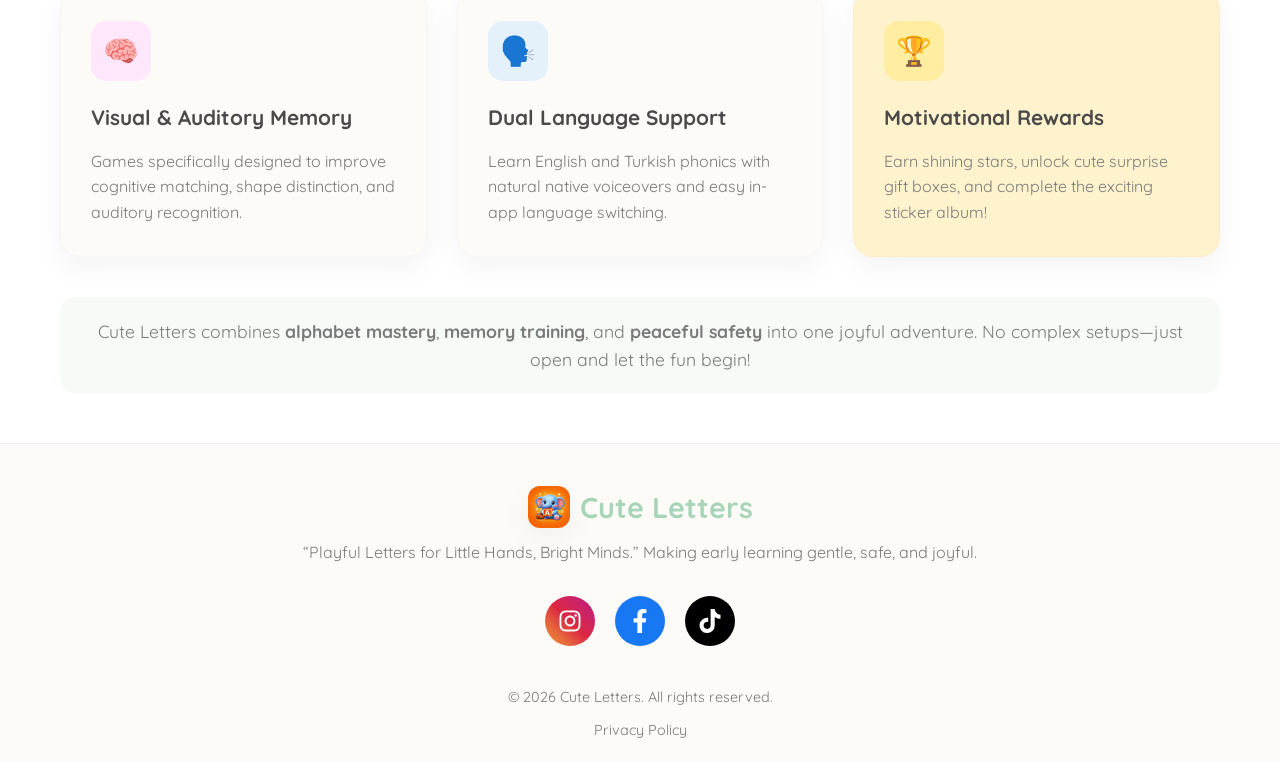
==== commit 7038f143: "feat(hero): add interactive play button on hero mockup and fullscreen launch video modal" ====
--- a/index.html
+++ b/index.html
@@ -99,12 +99,23 @@
                     </a>
                 </div>
             </div>
-            <!-- Landscape Mockup -->
+            <!-- Landscape Mockup with Play Trigger -->
             <div class="hero-image-wrapper">
                 <div class="blob-bg"></div>
-                <div class="mockup-placeholder landscape">
+                <div class="mockup-placeholder landscape hero-mockup-playable" id="hero-video-trigger" role="button" tabindex="0" title="Videoyu İzle / Watch Video">
                     <img src="assets/en/en_main.jpeg" alt="Cute Letters Home" class="lang-en" style="display: block; width: 100%; height: auto; object-fit: contain;">
                     <img src="assets/tr/tr_main_page.jpeg" alt="Cute Letters Ana Sayfa" class="lang-tr hide" style="display: block; width: 100%; height: auto; object-fit: contain;">
+                    
+                    <div class="hero-play-overlay">
+                        <div class="hero-play-pulse"></div>
+                        <div class="hero-play-circle">
+                            <svg viewBox="0 0 24 24" fill="currentColor"><path d="M8 5v14l11-7z"/></svg>
+                        </div>
+                        <div class="hero-play-label">
+                            <span class="lang-en">▶ Watch Launch Video</span>
+                            <span class="lang-tr hide">▶ Tanıtım Videosunu İzle</span>
+                        </div>
+                    </div>
                 </div>
             </div>
         </div>
@@ -456,6 +467,17 @@
         </div>
     </footer>
 
+    <!-- Fullscreen Launch Video Modal -->
+    <div id="video-modal" class="video-modal" aria-hidden="true">
+        <div class="video-modal-backdrop" id="video-modal-backdrop"></div>
+        <div class="video-modal-dialog">
+            <button type="button" class="video-modal-close" id="video-modal-close" aria-label="Kapat">✕</button>
+            <div class="video-modal-player-wrap">
+                <video id="launch-video-player" controls preload="metadata" playsinline></video>
+            </div>
+        </div>
+    </div>
+
     <script src="script.js"></script>
 </body>
 </html>
--- a/styles.css
+++ b/styles.css
@@ -131,6 +131,86 @@
 .mockup-placeholder.landscape { width: 100%; max-width: 580px; height: auto; border: 6px solid var(--white); border-radius: 20px; box-shadow: 0 16px 40px rgba(0,0,0,0.12); }
 /* Portrait mockup mode (fallback) */
 .mockup-placeholder:not(.landscape) { width: 280px; height: 560px; border-radius: 40px; }
+
+/* Hero Playable Mockup & Play Button Overlay */
+.hero-mockup-playable {
+    cursor: pointer;
+    user-select: none;
+    transition: transform 0.3s ease, box-shadow 0.3s ease;
+}
+.hero-mockup-playable:hover {
+    transform: translateY(-8px) scale(1.02);
+    box-shadow: 0 24px 50px rgba(67, 97, 238, 0.22);
+}
+.hero-play-overlay {
+    position: absolute;
+    inset: 0;
+    display: flex;
+    flex-direction: column;
+    align-items: center;
+    justify-content: center;
+    background: rgba(15, 23, 42, 0.25);
+    border-radius: inherit;
+    transition: all 0.3s ease;
+    z-index: 5;
+}
+.hero-mockup-playable:hover .hero-play-overlay {
+    background: rgba(15, 23, 42, 0.38);
+}
+.hero-play-circle {
+    position: relative;
+    width: 72px;
+    height: 72px;
+    border-radius: 50%;
+    background: linear-gradient(135deg, #4361EE 0%, #7209B7 100%);
+    color: #FFFFFF;
+    display: flex;
+    align-items: center;
+    justify-content: center;
+    box-shadow: 0 8px 25px rgba(67, 97, 238, 0.5);
+    transition: all 0.3s cubic-bezier(0.175, 0.885, 0.32, 1.275);
+    z-index: 2;
+}
+.hero-play-circle svg {
+    width: 34px;
+    height: 34px;
+    margin-left: 4px; /* visually center play triangle */
+}
+.hero-mockup-playable:hover .hero-play-circle {
+    transform: scale(1.12);
+    box-shadow: 0 12px 35px rgba(67, 97, 238, 0.7);
+}
+.hero-play-pulse {
+    position: absolute;
+    width: 72px;
+    height: 72px;
+    border-radius: 50%;
+    background: rgba(67, 97, 238, 0.4);
+    animation: playPulse 2s infinite ease-out;
+    z-index: 1;
+}
+@keyframes playPulse {
+    0% { transform: scale(1); opacity: 0.8; }
+    100% { transform: scale(1.7); opacity: 0; }
+}
+.hero-play-label {
+    margin-top: 14px;
+    padding: 6px 18px;
+    background: rgba(255, 255, 255, 0.95);
+    backdrop-filter: blur(8px);
+    border-radius: 20px;
+    font-size: 0.88rem;
+    font-weight: 800;
+    color: var(--text-primary);
+    box-shadow: 0 6px 18px rgba(0, 0, 0, 0.15);
+    transition: all 0.25s ease;
+    letter-spacing: 0.3px;
+}
+.hero-mockup-playable:hover .hero-play-label {
+    transform: translateY(2px);
+    background: #FFFFFF;
+    color: var(--primary-color);
+}
 
 @keyframes float { 0% { transform: translateY(0); } 100% { transform: translateY(-15px); } }
 
@@ -444,3 +524,96 @@
     .safety-banner { flex-direction: column; text-align: center; padding: 25px; }
     .safety-banner-info { text-align: center; }
 }
+
+/* Fullscreen Launch Video Modal */
+.video-modal {
+    position: fixed;
+    inset: 0;
+    z-index: 99999;
+    display: flex;
+    align-items: center;
+    justify-content: center;
+    opacity: 0;
+    visibility: hidden;
+    transition: opacity 0.35s ease, visibility 0.35s ease;
+}
+.video-modal.active {
+    opacity: 1;
+    visibility: visible;
+}
+.video-modal-backdrop {
+    position: absolute;
+    inset: 0;
+    background: rgba(10, 15, 30, 0.88);
+    backdrop-filter: blur(14px);
+    -webkit-backdrop-filter: blur(14px);
+}
+.video-modal-dialog {
+    position: relative;
+    z-index: 10;
+    width: 92vw;
+    max-width: 1120px;
+    display: flex;
+    flex-direction: column;
+    align-items: center;
+    transform: scale(0.92);
+    transition: transform 0.35s cubic-bezier(0.175, 0.885, 0.32, 1.275);
+}
+.video-modal.active .video-modal-dialog {
+    transform: scale(1);
+}
+.video-modal-close {
+    position: absolute;
+    top: -46px;
+    right: 0;
+    width: 40px;
+    height: 40px;
+    border-radius: 50%;
+    background: rgba(255, 255, 255, 0.2);
+    border: 1px solid rgba(255, 255, 255, 0.3);
+    color: #ffffff;
+    font-size: 1.2rem;
+    font-weight: bold;
+    cursor: pointer;
+    display: flex;
+    align-items: center;
+    justify-content: center;
+    transition: all 0.25s ease;
+}
+.video-modal-close:hover {
+    background: #FF4757;
+    border-color: #FF4757;
+    transform: rotate(90deg) scale(1.1);
+}
+.video-modal-player-wrap {
+    width: 100%;
+    background: #000000;
+    border-radius: 20px;
+    overflow: hidden;
+    box-shadow: 0 30px 80px rgba(0, 0, 0, 0.7);
+    border: 2px solid rgba(255, 255, 255, 0.15);
+}
+.video-modal-player-wrap video {
+    width: 100%;
+    height: auto;
+    max-height: 80vh;
+    display: block;
+    aspect-ratio: 21/9;
+    object-fit: contain;
+    background: #000;
+}
+@media (max-width: 768px) {
+    .video-modal-dialog {
+        width: 96vw;
+    }
+    .video-modal-close {
+        top: -42px;
+        right: 4px;
+        width: 36px;
+        height: 36px;
+        font-size: 1rem;
+    }
+    .video-modal-player-wrap video {
+        max-height: 70vh;
+    }
+}
